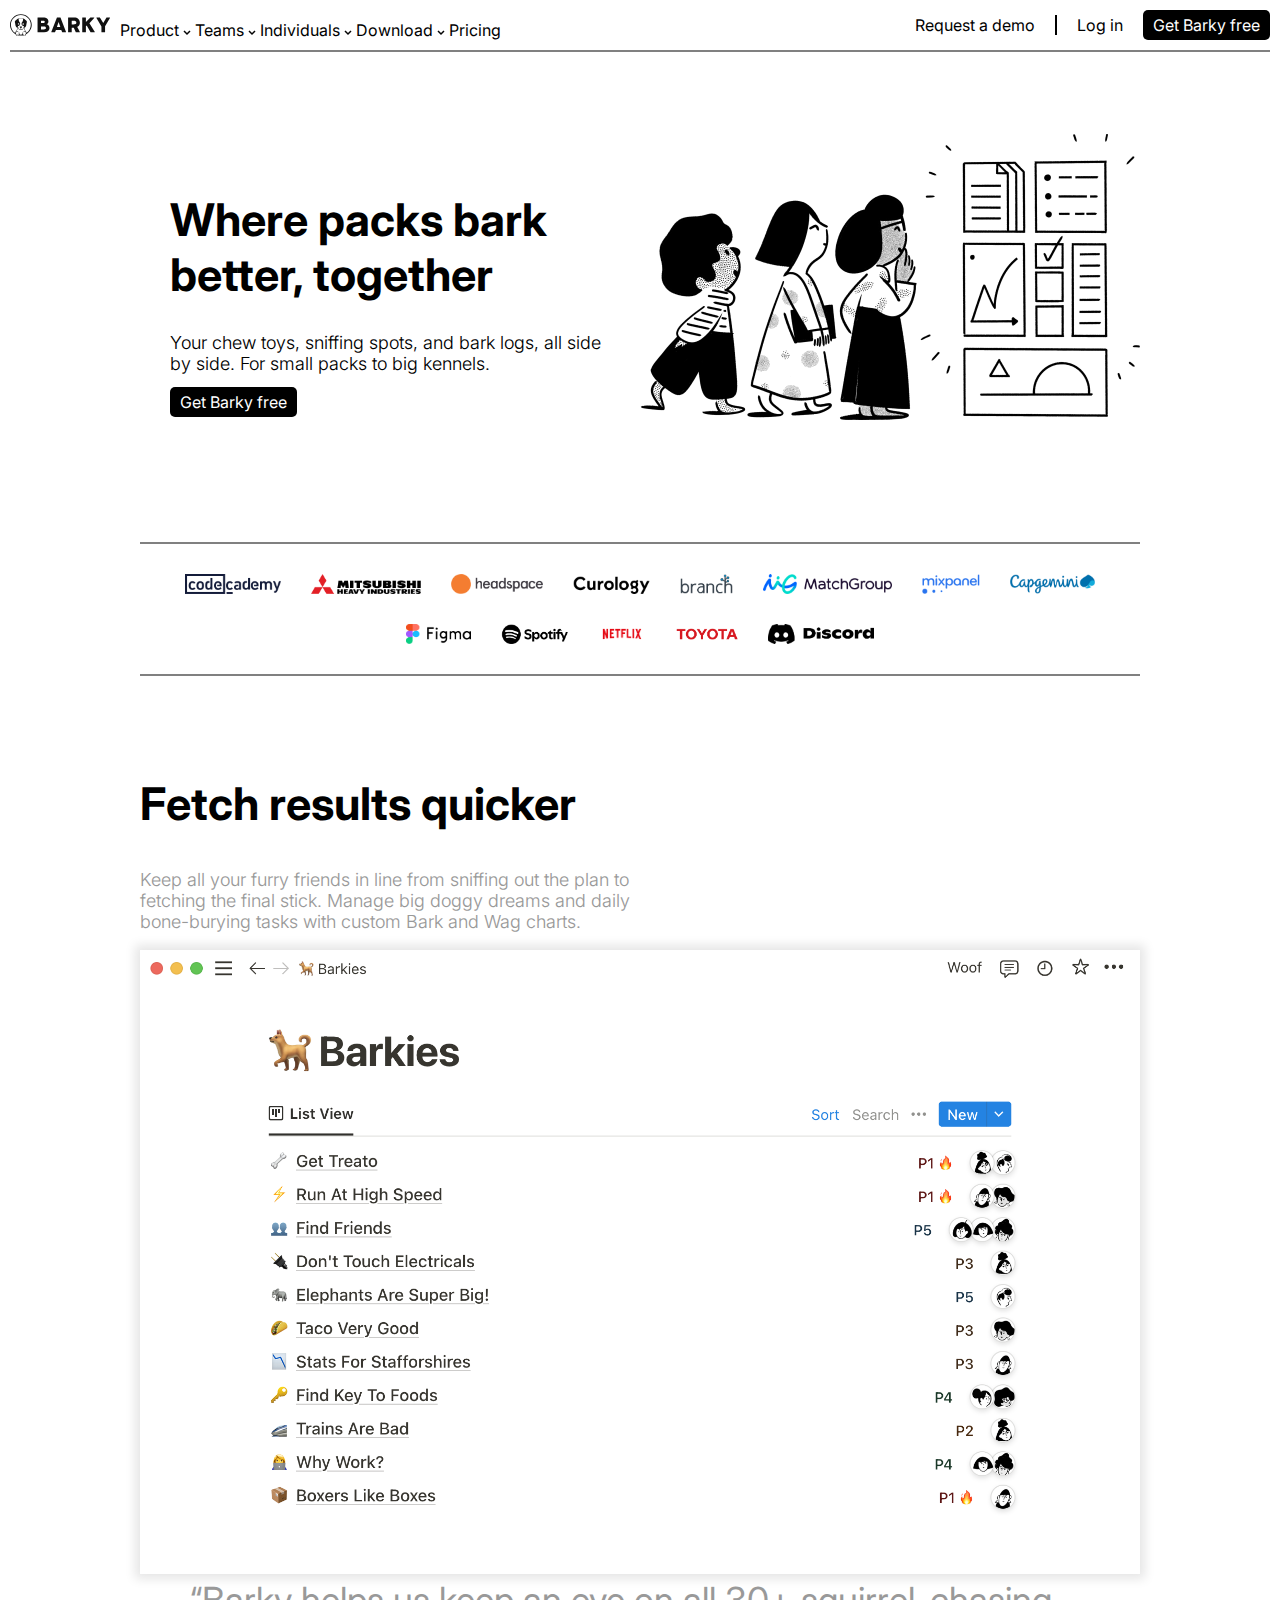
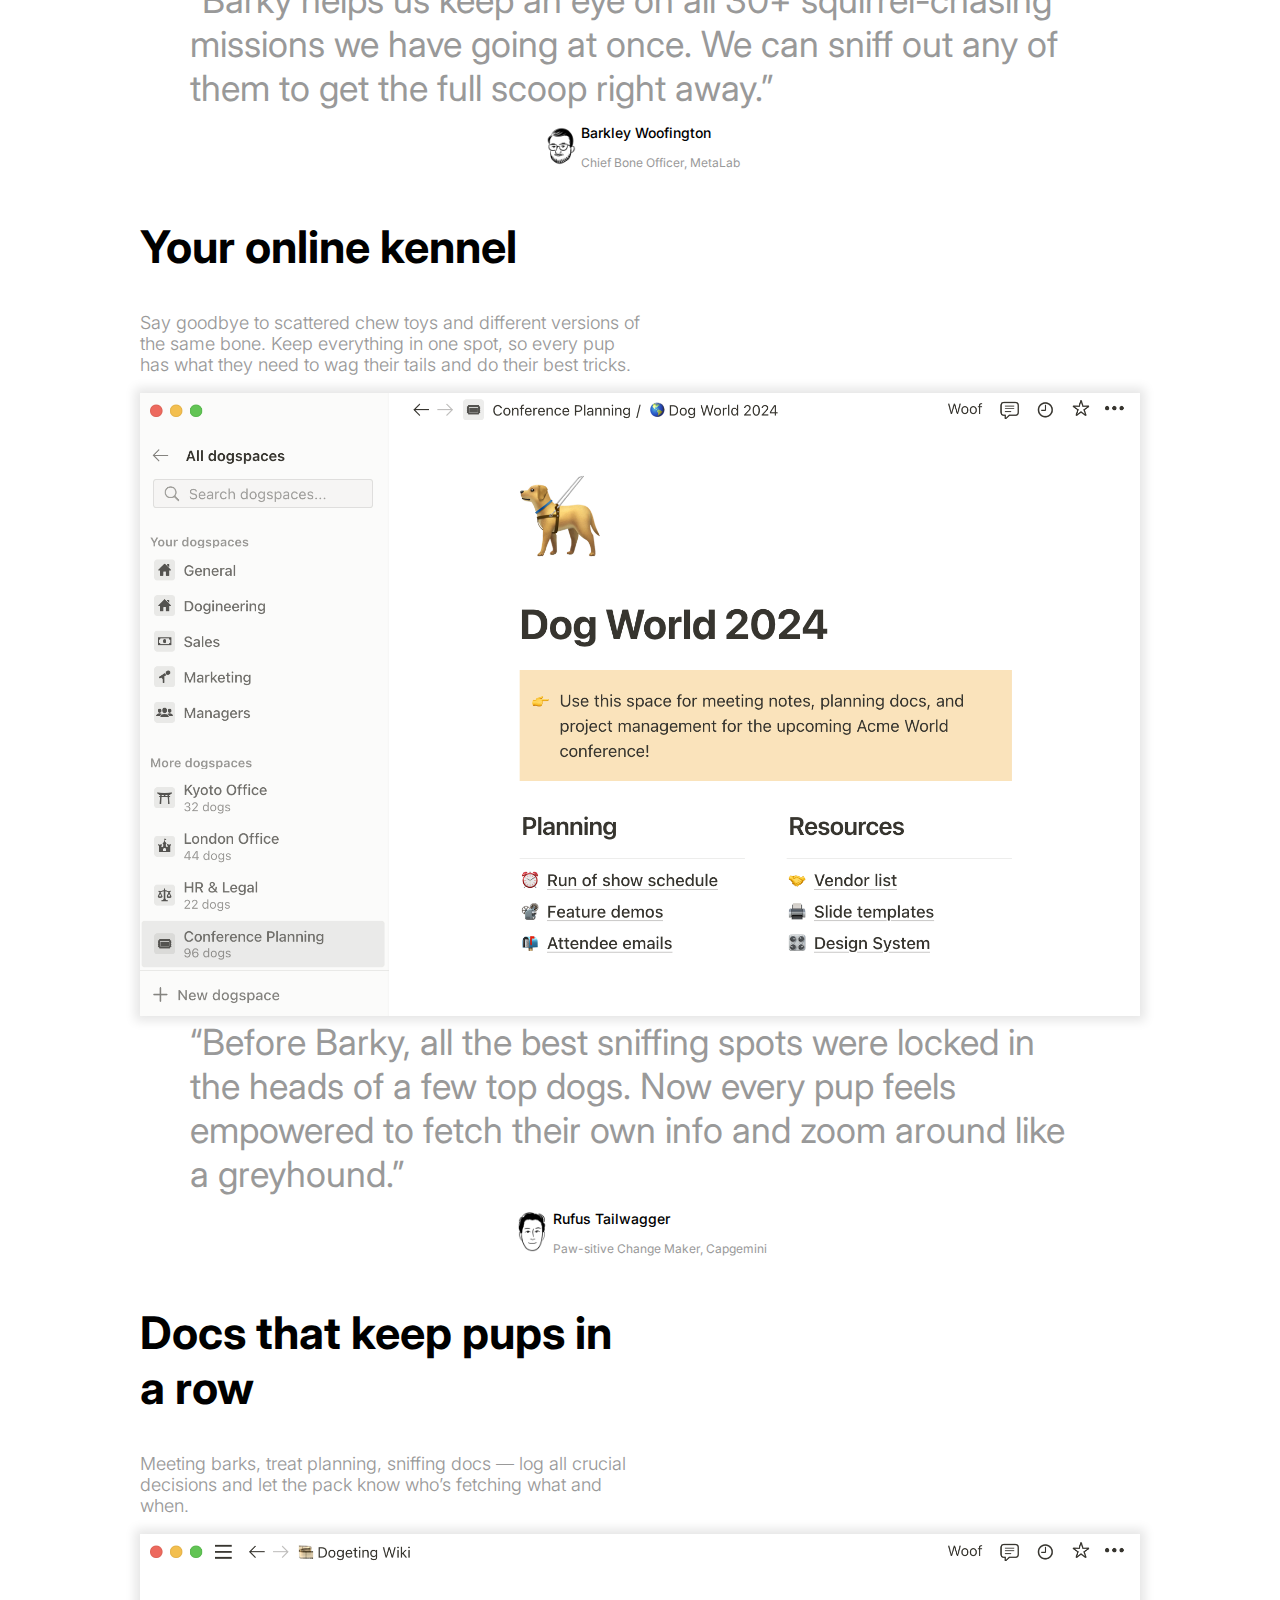
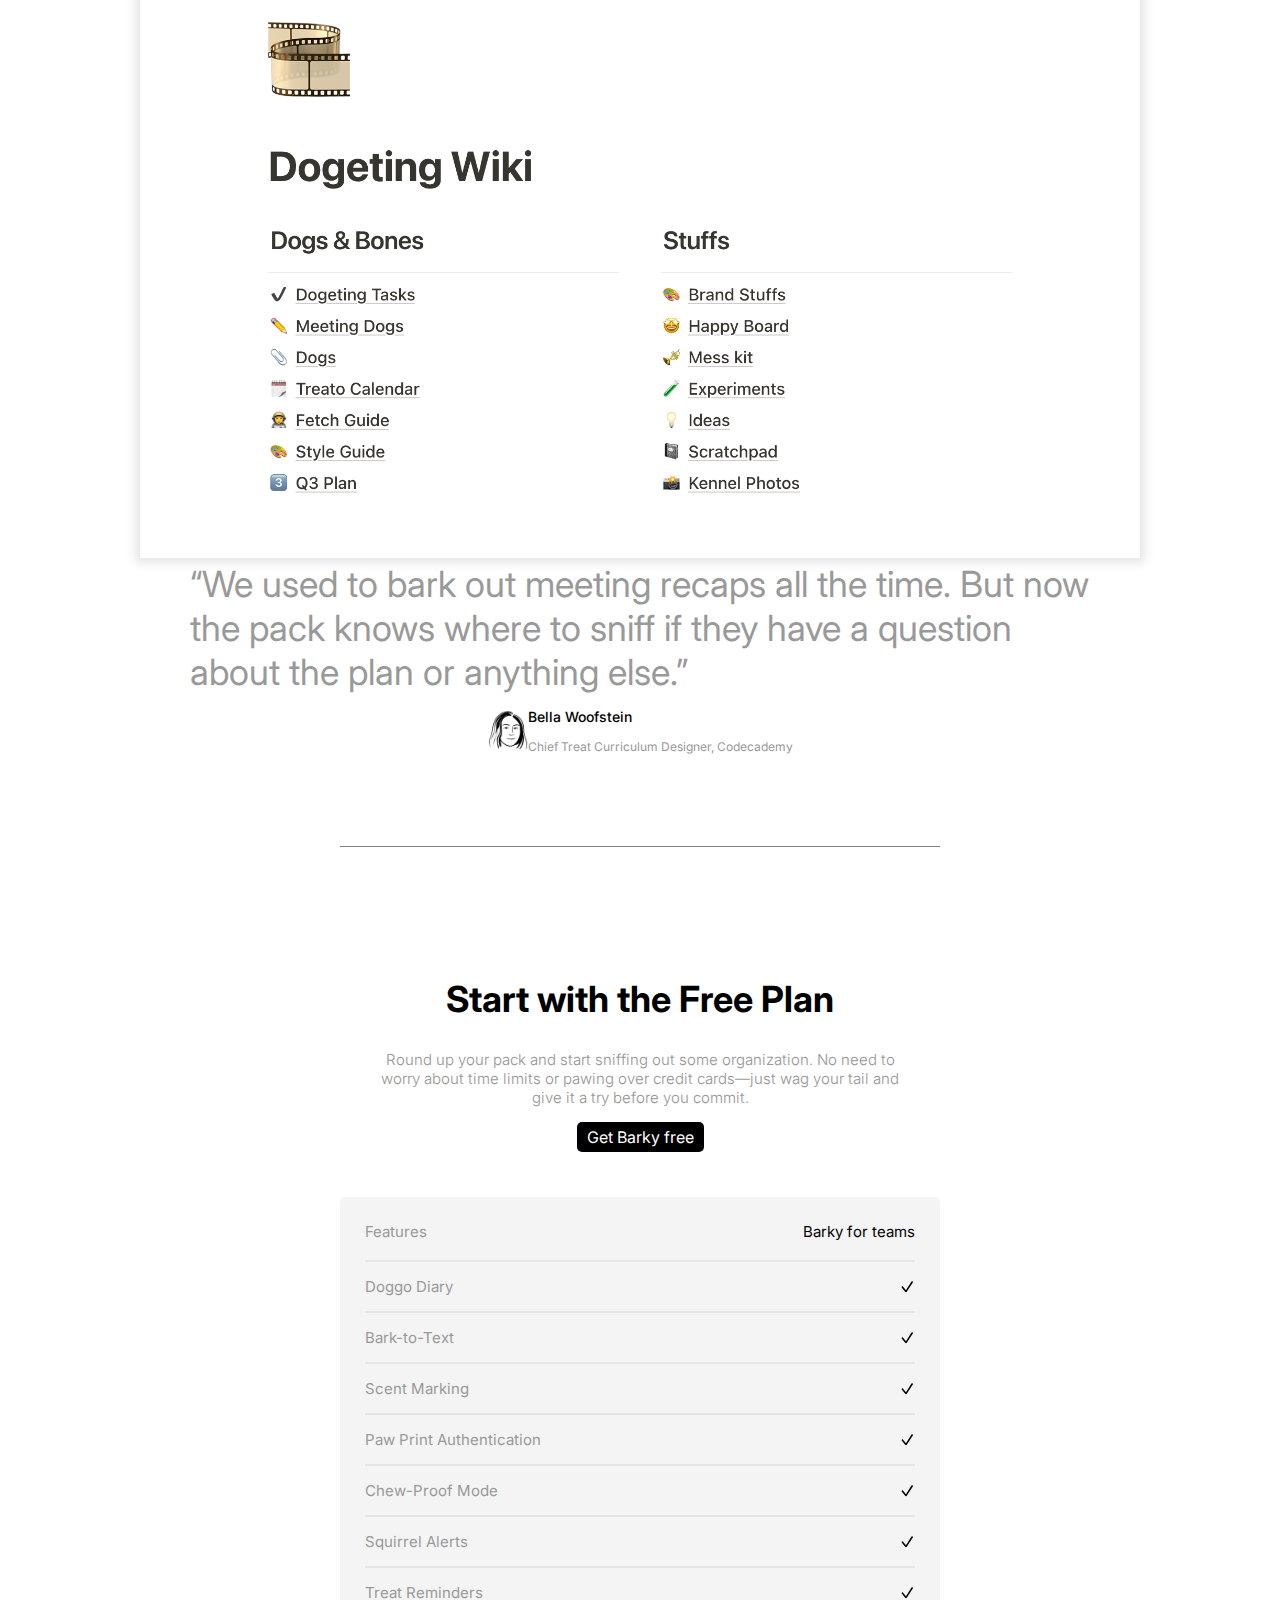
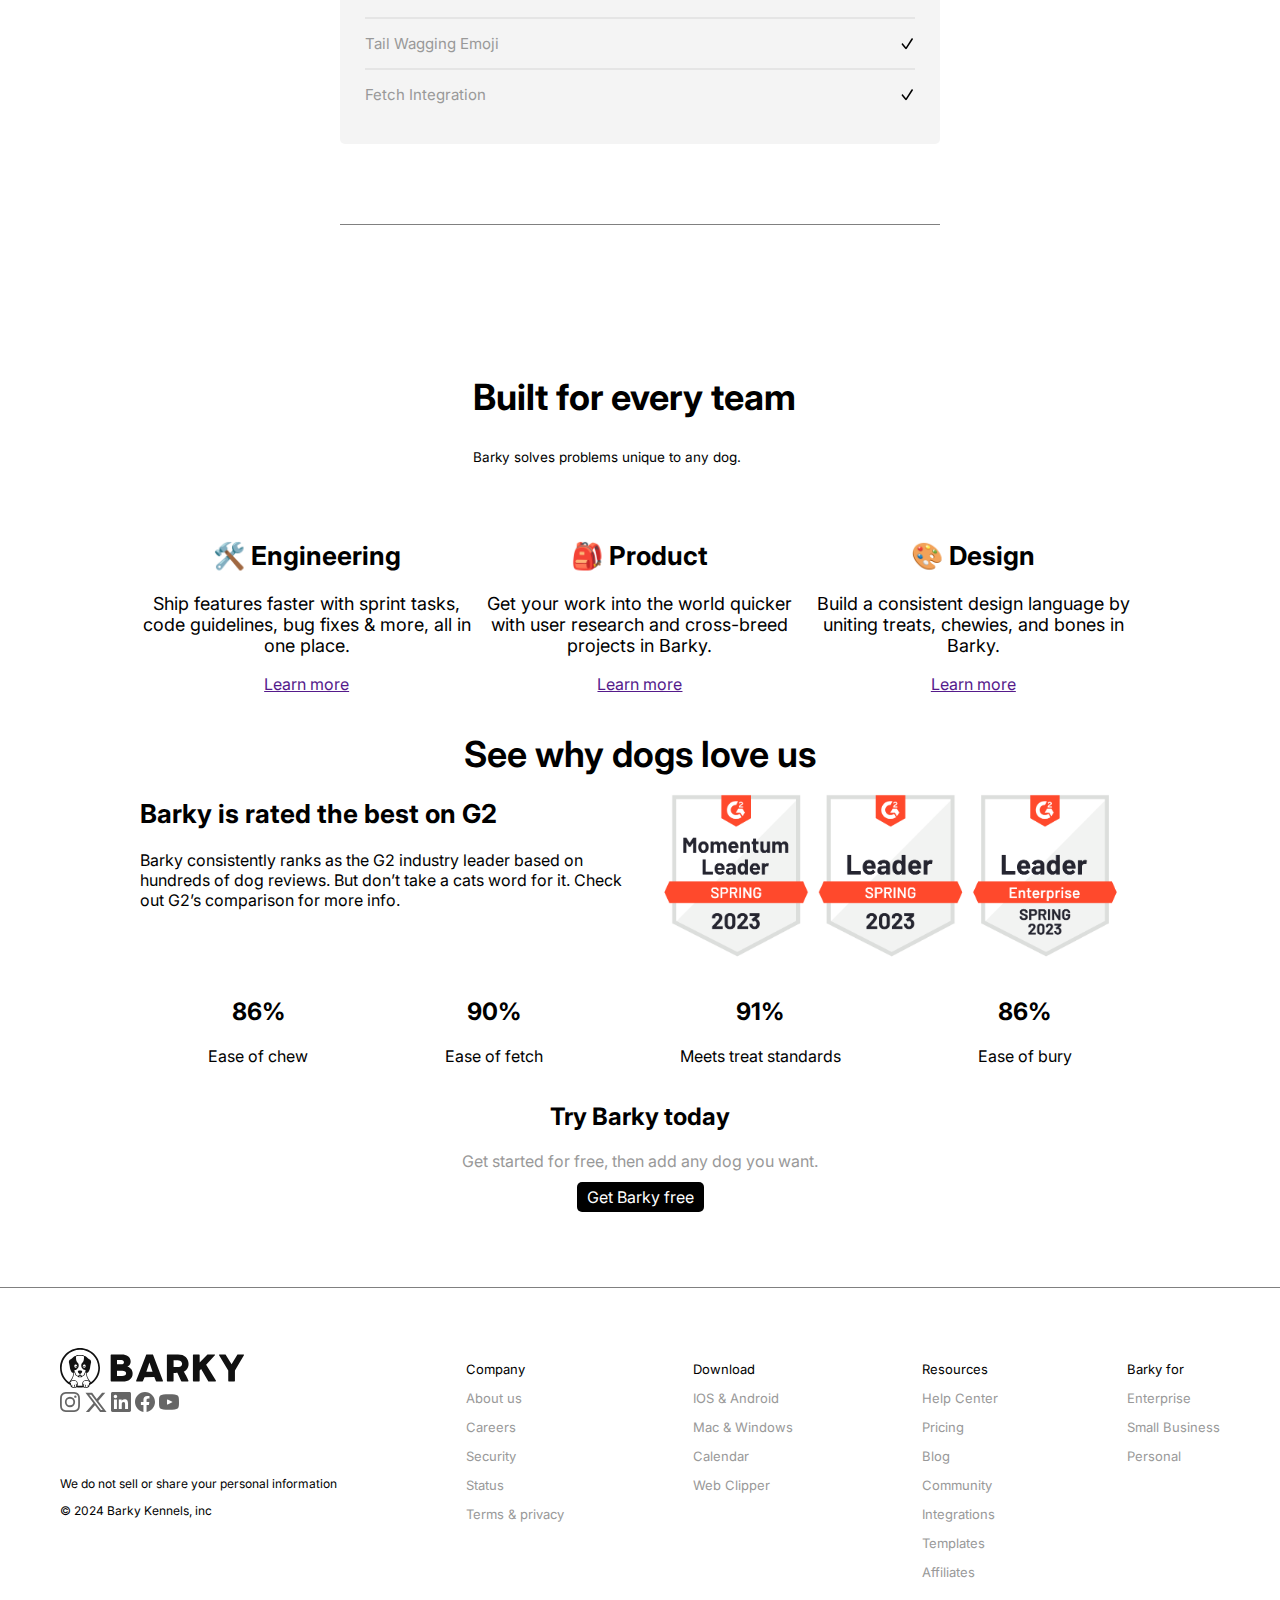
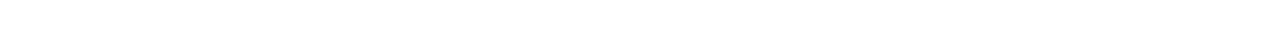
==== index.html @ 26a642a3 "textstorlek" ====
<!DOCTYPE html>
<html lang="en">
<head>
    <meta charset="UTF-8">
    <meta name="viewport" content="width=device-width, initial-scale=1.0">
    <title>Barky</title>
    <link rel="stylesheet" href="index.css">
</head>
<body>
   <header>
        <img src="material/brand.svg" alt="" id="logga">

        <div id="container">
            <div id="left">
                <a href="#"> Product <img src="material/nav-caret.svg" alt=""></a>
                <a href="#"> Teams <img src="material/nav-caret.svg" alt=""></a>
                <a href="#"> Individuals <img src="material/nav-caret.svg" alt=""></a>
                <a href="#"> Download <img src="material/nav-caret.svg" alt=""></a>
                <a href="#"> Pricing</a>
            </div>
            <div id="right">
                <a href="#" id="linje">Request a demo</a>
                <a href="#">Log in</a>
                <a href="#" id="buttom">Get Barky free</a>
            </div>
        </div>
   </header>
   <main>
        <div id="together">
            <div id="ruta1">
                <h1 class="storlek45">Where packs bark better, together</h1>
                <p class="storlek18 weight320">Your chew toys, sniffing spots, and bark logs, all side by side. For small packs to big kennels.</p>
                <a href="#" id="buttom">Get Barky free</a>
            </div>
            
            <img src="material/teams-hero.png" alt="" id="togetherbild">
            
        </div>

        <div>
            <div id="company">
                <img src="material/company-logo-01.png" alt="">
                <img src="material/company-logo-02.png" alt="">
                <img src="material/company-logo-03.png" alt="">
                <img src="material/company-logo-04.png" alt="">
                <img src="material/company-logo-05.png" alt="">
                <img src="material/company-logo-06.png" alt="">
                <img src="material/company-logo-07.png" alt="">
                <img src="material/company-logo-08.png" alt="">
                <img src="material/company-logo-09.png" alt="">
                <img src="material/company-logo-10.png" alt="">
                <img src="material/company-logo-11.png" alt="">
                <img src="material/company-logo-12.png" alt="">
                <img src="material/company-logo-13.png" alt="">
            </div>
        </div>
        
        <div class="dog-information">
            <h2 class="dogs1 storlek45">Fetch results quicker</h2>
            <p class="dogs1 freetext storlek18 weight320">Keep all your furry friends in line from sniffing out the plan to fetching the final stick. Manage big doggy dreams and daily bone-burying tasks with custom Bark and Wag charts.</p>
            
            <img src="material/usp-01.png" alt="" class="dogpicture">
            
            <p class="freetext citat">“Barky helps us keep an eye on all 30+ squirrel-chasing missions we have going at once. We can sniff out any of them to get the full scoop right away.”</p>    
            
            <div class="dogs2">
                <img src="material/face-01.png" alt="">
                <div class=""> 
                    <p class="storlek14 weight500">Barkley Woofington</p>
                    <p class="freetext storlek12">Chief Bone Officer, MetaLab</p>
                </div>  
            </div>
        </div>

        <div class="dog-information">
            <h2 class="dogs1 storlek45">Your online kennel</h2>
            <p class="dogs1 freetext storlek18 weight320">Say goodbye to scattered chew toys and different versions of the same bone. Keep everything in one spot, so every pup has what they need to wag their tails and do their best tricks.</p>            
            <img src="material/usp-02.png" alt="" class="dogpicture">
            
            <p class="freetext citat">“Before Barky, all the best sniffing spots were locked in the heads of a few top dogs. Now every pup feels empowered to fetch their own info and zoom around like a greyhound.”</p>
           
            <div class="dogs2">
                <img src="material/face-02.png" alt="">
                <div> 
                    <p class="storlek14 weight500">Rufus Tailwagger</p>
                    <p class="freetext storlek12">Paw-sitive Change Maker, Capgemini</p>
                </div>  
            </div>
        </div>

        <div class="dog-information">
            <h2 class="dogs1 storlek45">Docs that keep pups in a row</h2>
            <p class="dogs1 freetext storlek18 weight320">Meeting barks, treat planning, sniffing docs — log all crucial decisions and let the pack know who’s fetching what and when.</p>            
            <img src="material/usp-03.png" alt="" class="dogpicture">
            
            <p class="freetext citat">“We used to bark out meeting recaps all the time. But now the pack knows where to sniff if they have a question about the plan or anything else.”</p>
            
            <div class="dogs2">
                <img src="material/face-03.png" alt="">
                <div> 
                    <p class="storlek14 weight500">Bella Woofstein</p>
                    <p class="freetext storlek12">Chief Treat Curriculum Designer, Codecademy</p>
                </div>  
            </div>
        </div>
        
        <div id="freeplan">
            <div id="free1">
                <h2 class="storlek36">Start with the Free Plan</h2>
                <p id="freep" class="freetext storlek15 weight320">Round up your pack and start sniffing out some organization. No need to worry about time limits or pawing over credit cards—just wag your tail and give it a try before you commit.</p>
                <a href="#" id="buttom">Get Barky free</a>
            </div>
            <div id="rutafree">
                <div class="rutafree2 storlek15" id="features">
                    <div class="freetext storlek15">Features</div>
                    <div class="storlek15">Barky for teams</div>
                </div>
                <div class="rutafree2">
                    <p class="freetext storlek15">Doggo Diary</p>
                    <img src="material/check.svg" alt="">
                </div>
                <div class="rutafree2">
                    <p class="freetext storlek15">Bark-to-Text</p>
                    <img src="material/check.svg" alt="">
                </div>
                <div class="rutafree2">
                    <p class="freetext storlek15">Scent Marking</p>
                    <img src="material/check.svg" alt="">
                </div>
                <div class="rutafree2">
                    <p class="freetext storlek15">Paw Print Authentication</p>
                    <img src="material/check.svg" alt="">
                </div>
                <div class="rutafree2">
                    <p class="freetext storlek15">Chew-Proof Mode</p>
                    <img src="material/check.svg" alt="">
                </div>
                <div class="rutafree2">
                    <p class="freetext storlek15">Squirrel Alerts</p>
                    <img src="material/check.svg" alt="">
                </div>
                <div class="rutafree2">
                    <p class="freetext storlek15">Treat Reminders</p>
                    <img src="material/check.svg" alt="">
                </div>
                <div class="rutafree2">
                    <p class="freetext storlek15">Tail Wagging Emoji</p>
                    <img src="material/check.svg" alt="">
                </div>
                <div id="fetch">
                    <p class="freetext storlek15">Fetch Integration</p>
                    <img src="material/check.svg" alt="">
                </div>
            </div>
        </div>

        <div id="build-team">
            <div id="build-team1">
                <h2 class="storlek36">Built for every team</h2>
                <p class="storlek135">Barky solves problems unique to any dog.</p>
            </div>
          
            <div id="del1" class="build-team2">
                <h2 class="storlek26">🛠️ Engineering</h2>
                <p class="storlek18 weight400">Ship features faster with sprint tasks, code guidelines, bug fixes & more, all in one place.</p>
                <a href="">Learn more</a>
            </div>
            <div id="del2" class="build-team2">
                <h2 class="storlek26">🎒 Product</h2>
                <p class="storlek18 weight400">Get your work into the world quicker with user research and cross-breed projects in Barky.</p>
                <a href="">Learn more</a>
            </div>
            <div id="del3" class="build-team2">
                <h2 class="storlek26">🎨 Design</h2>
                <p class="storlek18 weight400">Build a consistent design language by uniting treats, chewies, and bones in Barky.</p>
                <a href="">Learn more</a>
            </div>
        </div>

        <div>
            <div id="doglove" class="storlek36  weight650">See why dogs love us</div>
            <div id="rated">
                <div>
                    <h2 class="storlek26">Barky is rated the best on G2</h2>
                    <p>Barky consistently ranks as the G2 industry leader based on hundreds of dog reviews. But don’t take a cats word for it. Check out G2’s comparison for more info.</p>
                </div>
                
                <img src="material/badges.png" alt="" id="badges">
            </div>

            <div id="procent">
                <div>
                    <h2>86%</h2>
                    <p>Ease of chew</p>
                </div>
               
                <div>
                    <h2>90%</h2>
                    <p>Ease of fetch</p>
                </div>
               
                <div>
                    <h2>91%</h2>
                    <p>Meets treat standards</p>
                </div>
                
                <div>
                    <h2>86%</h2>
                    <p>Ease of bury</p>
                </div>
            </div>
           
            <div id="barky">
                <h2>Try Barky today</h2>
                <p class="freetext">Get started for free, then add any dog you want.</p>
                <a href="#" id="buttom">Get Barky free</a>
            </div>
        </div>

   </main>
   <footer>
        <div id="footer">
            <img src="material/brand.svg" alt="" id="bild1">
            <div>
                <img src="material/share-01.svg" alt="">
                <img src="material/share-02.svg" alt="">
                <img src="material/share-03.svg" alt="">
                <img src="material/share-04.svg" alt="">
                <img src="material/share-05.svg" alt="">
            </div>
            <div id="textbarky" class="storlek12">
                <p>We do not sell or share your personal information</p>
                <p>&#169 2024 Barky Kennels, inc</p>
            </div>
        </div>
        <div class="storlek13">
            <p>Company</p>
            <p class="freetext">About us</p>
            <p class="freetext">Careers</p>
            <p class="freetext">Security</p>
            <p class="freetext">Status</p>
            <p class="freetext">Terms & privacy</p>
        </div>
        <div class="storlek13">
            <p>Download</p>
            <p class="freetext">IOS & Android</p>
            <p class="freetext">Mac & Windows</p>
            <p class="freetext">Calendar</p>
            <p class="freetext">Web Clipper</p>
        </div>
        <div class="storlek13">
            <p>Resources</p>
            <p class="freetext">Help Center</p>
            <p class="freetext">Pricing</p>
            <p class="freetext">Blog</p>
            <p class="freetext">Community</p>
            <p class="freetext">Integrations</p>
            <p class="freetext">Templates</p>
            <p class="freetext">Affiliates</p>
        </div>
        <div class="storlek13">
            <p>Barky for</p>
            <p class="freetext">Enterprise</p>
            <p class="freetext">Small Business</p>
            <p class="freetext">Personal</p>
        </div>
   </footer>
</body>
</html>
---- index.css ----
@font-face {
    font-family: "Text";
    src: url(material/Inter.ttf);
}

body{
    margin: 0;
    font-family: text;
    
}

header{
    display: flex;
    gap: 10px;

    border-bottom: 2px solid grey;
    padding-bottom: 10px;
    margin: 10px;
}

#logga{
    max-width: 100px;
}

#container {
    display: flex;
    justify-content: space-between;
    align-items: end;

    width: 100%;
}

#container a{
    color: black;
    text-decoration: none;
}

div#right{
    display: flex;
    gap: 20px;
    align-items: center;
}

#linje{
    padding-right: 20px;
    border-right: 2px solid black;
}

a#buttom{
    background-color: black;
    color: white;
    text-decoration: none;

    padding: 5px 10px;
    border-radius: 5px;
}


/* NY DIV I MAIN*/

main{
    max-width: 1000px;
    margin: 0 auto;
}
#together{
    display: grid;
    grid-template-columns: repeat(2, 1fr);
    margin: 80px 0px;
}

#ruta1{
    padding: 30px;
}

#togetherbild{
    max-width: 500px;
}


/* NY DIV I MAIN*/

#company{
    display: flex;
    flex-wrap: wrap;
    justify-content: center;
    gap: 30px;
    margin: 100px 0px;

    padding: 30px;
    border-top: 2px solid grey;
    border-bottom: 2px solid grey;
}

#company img{
    height: 20px;
}


/* NY DIV I MAIN*/

.dogpicture{
    max-width: 1000px;
    box-shadow: 0px 0px 10px 5px rgba(0,0,0,0.1);
}

.dogs1{
    max-width: 500px;
}

.dogs2{
    display: flex;
    justify-content: center;
    align-items: center;
    
    width: 33%;
    margin: auto;
    font-size: 20px;
}

.citat{
    font-size: 36px;
    max-width: 900px;
    margin: 0 auto;
}
.dogs2 img{
    height: 40px;
}

/* NY DIV I MAIN*/

#freeplan{
    max-width: 600px;
    margin: 80px auto;

    padding: 80px 0px;
    border-top: 1px solid grey;
    border-bottom: 1px solid grey;
}

#free1{
    text-align: center;

    margin: 50px 0px;
}

#freep{
    padding: 0px 30px;
    margin-bottom: 20px;
}

#rutafree{
   background-color: #f4f4f4;
   padding: 25px;
   border-radius: 5px;
}

#rutafree img{
    height: 15px;
}

#features{
    padding-bottom: 19px;
}

.rutafree2{
    display: flex;
    align-items: center;
    justify-content: space-between;

    border-bottom: 2px solid #e5e5e5;
}

#fetch{
    display: flex;
    align-items: center;
    justify-content: space-between;
}


/* NY DIV I MAIN*/

#build-team{
    display: grid;
    grid-template-columns: repeat(3, 1fr);
    grid-template-rows: 1fr 1fr;
    margin-top: 80px;
}

#build-team1{
    grid-column: 2 / 3;
    margin: 40px 0px;
}

#del1{
    grid-column: 1 / 2;
    grid-row: 2 / 3;
}

#del2{
    grid-column: 2 / 3;
    grid-row: 2 / 3;
}

#del3{
    grid-column: 3 / 4;
    grid-row: 2 / 3;
}

.build-team2{
    text-align: center;
}

/* NY DIV I MAIN*/

#doglove{
    display: flex;
    justify-content: center;
}

#rated{
    display: flex;
}
#badges{
    max-width: 500px;
}

#procent{
    display: flex;
    justify-content: space-around;

    text-align: center;
}

#barky{
    text-align: center;
    margin-bottom: 80px;

}

footer{
    max-width: 1200px;
    margin: 0 auto;

    padding: 60px 60px;
    border-top: 1px solid grey;
    
    display: flex;
    justify-content: space-between;
}

#footer img{
    height: 20px;
}

#footer #bild1{
    height: 40px;
}

#textbarky{
    margin-top: 60px;
}
/* textstorlek och färg*/

.freetext{
    color:  #999999;
}

.storlek12{
    font-size: 12px;
}

.storlek13{
    font-size: 13px;
}

.storlek135{
    font-size: 13.5px;
}
.storlek14{
    font-size: 14px;
}

.storlek15{
    font-size: 15px;
}
.storlek18{
    font-size: 18px;
}

.storlek26{
    font-size: 26px;
}

.storlek36{
    font-size: 36px;
}

.storlek45{
    font-size: 45px;
}

.weight320{
    font-weight: 320;
}

.weight400{
    font-weight: 400;
}

.weight500{
    font-weight: 500;
}
.weight550{
    font-weight: 550;
}

.weight650{
    font-weight: 650;
}
@media (max-width: 600px){

}
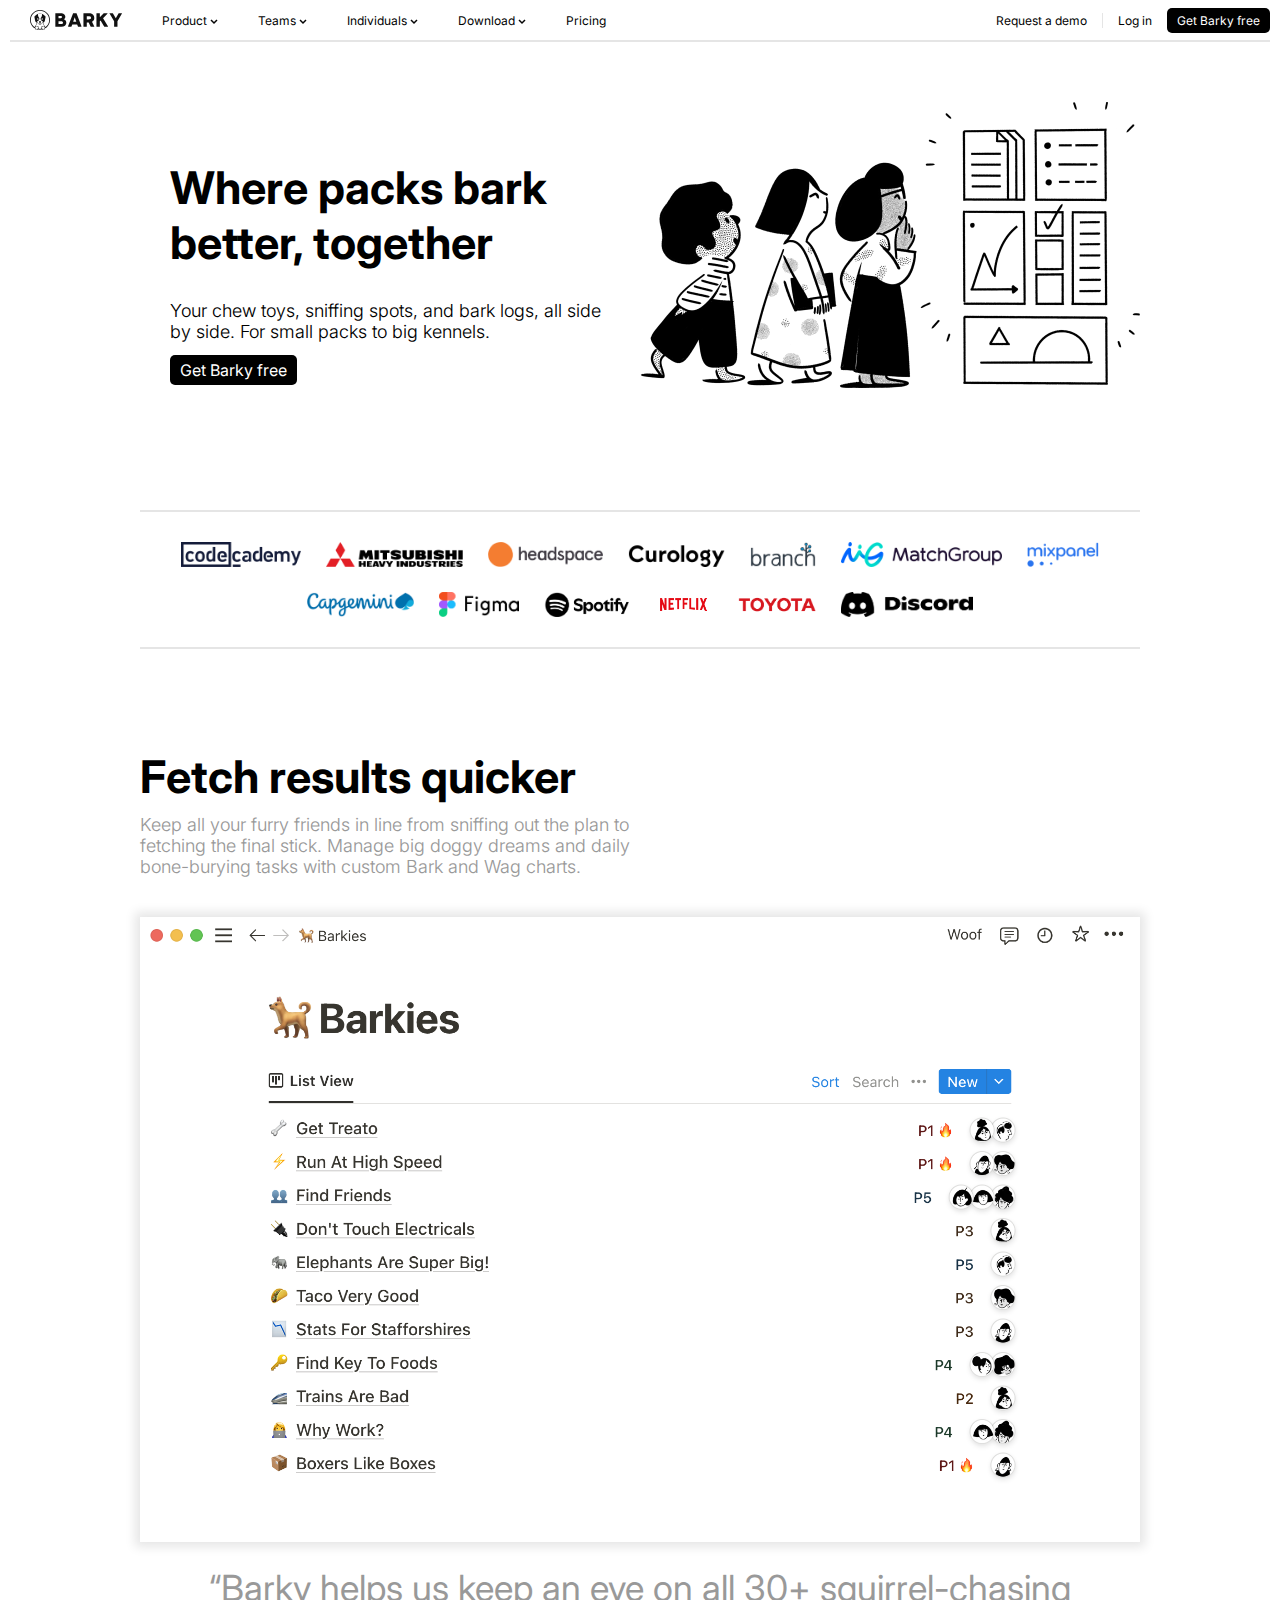
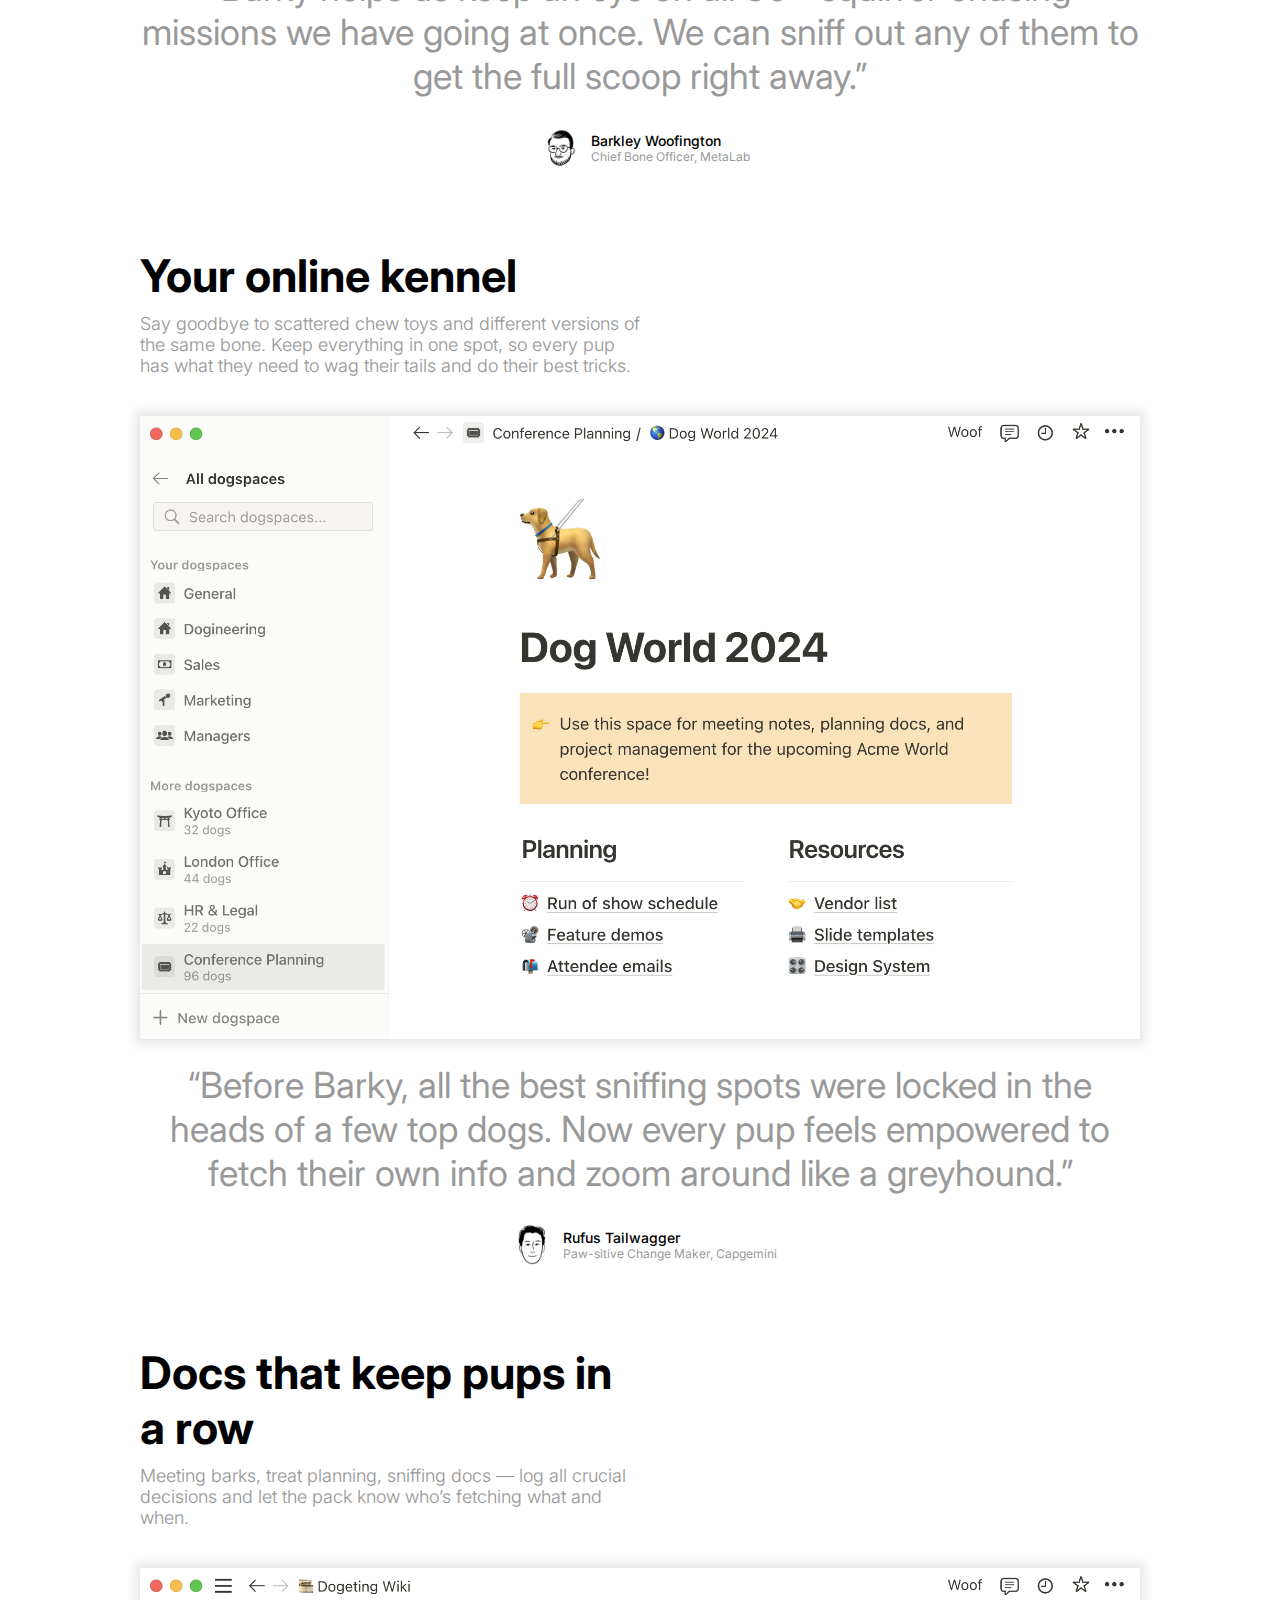
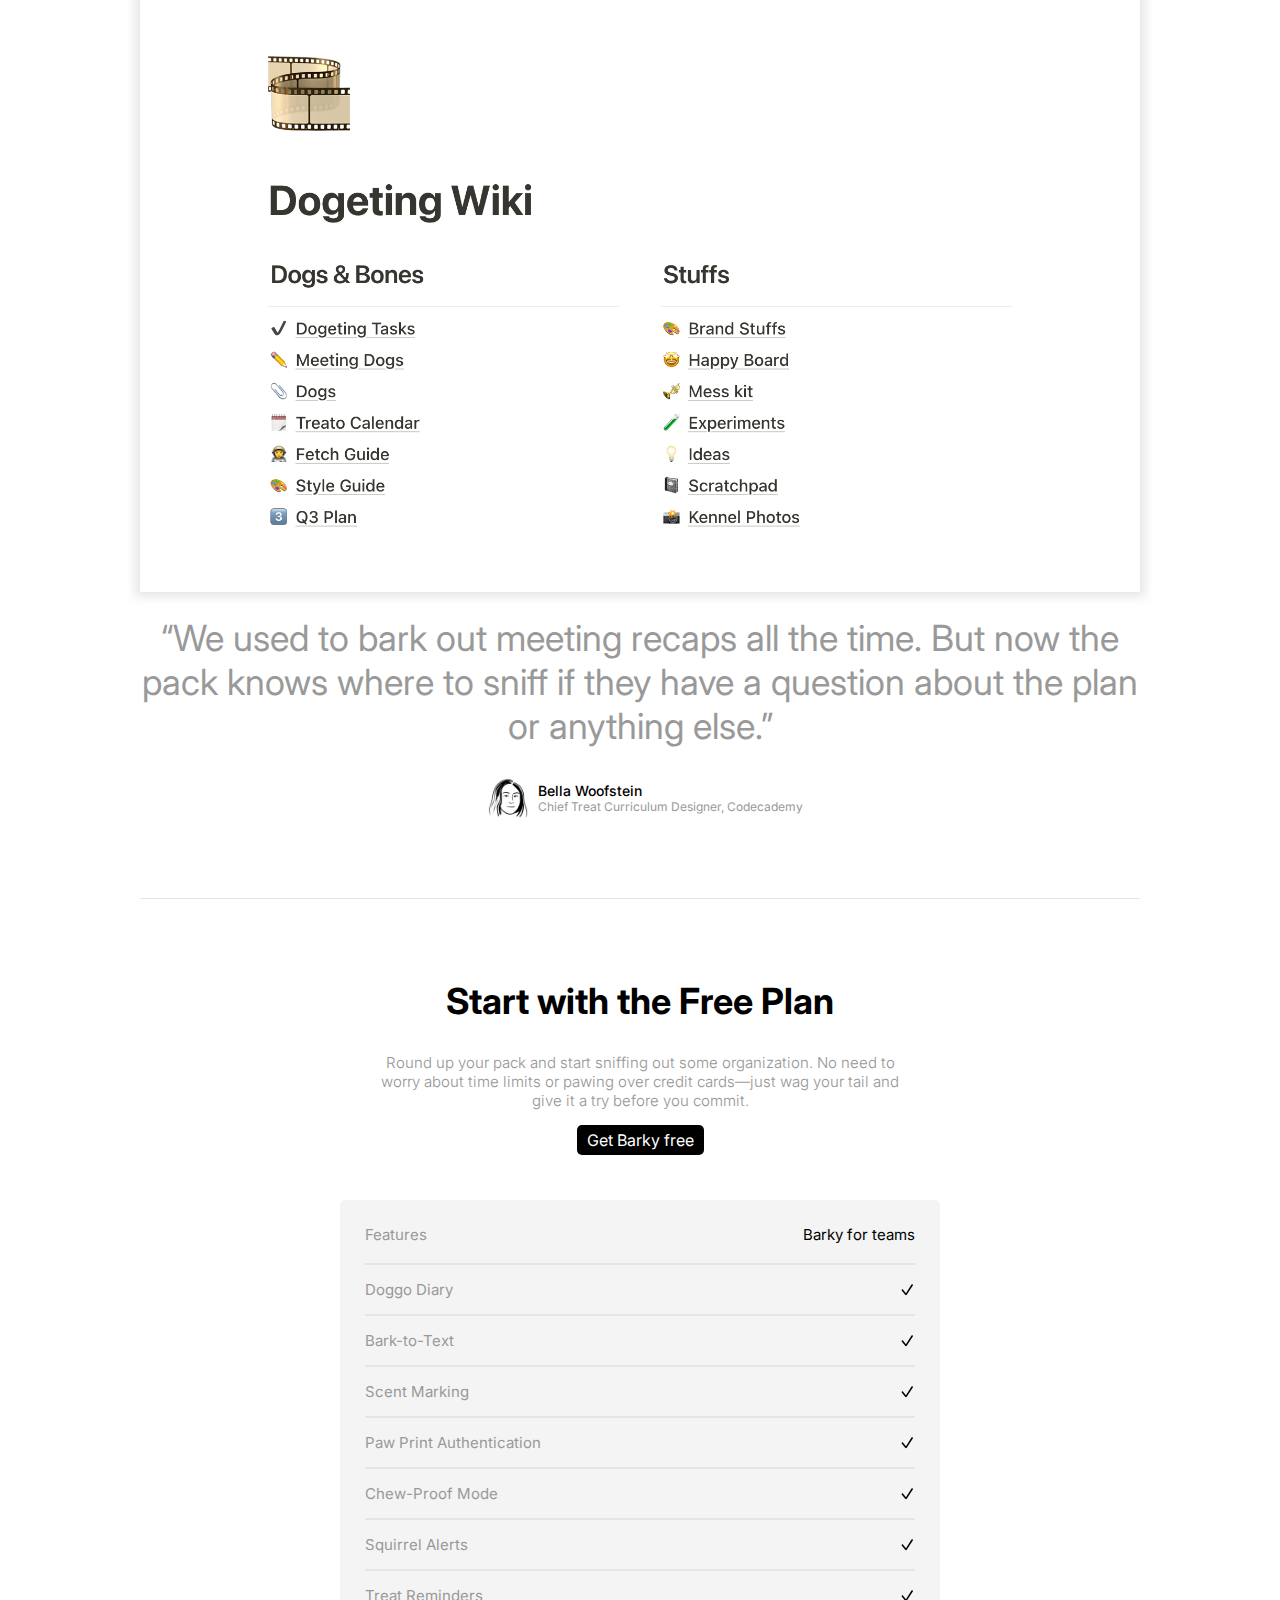
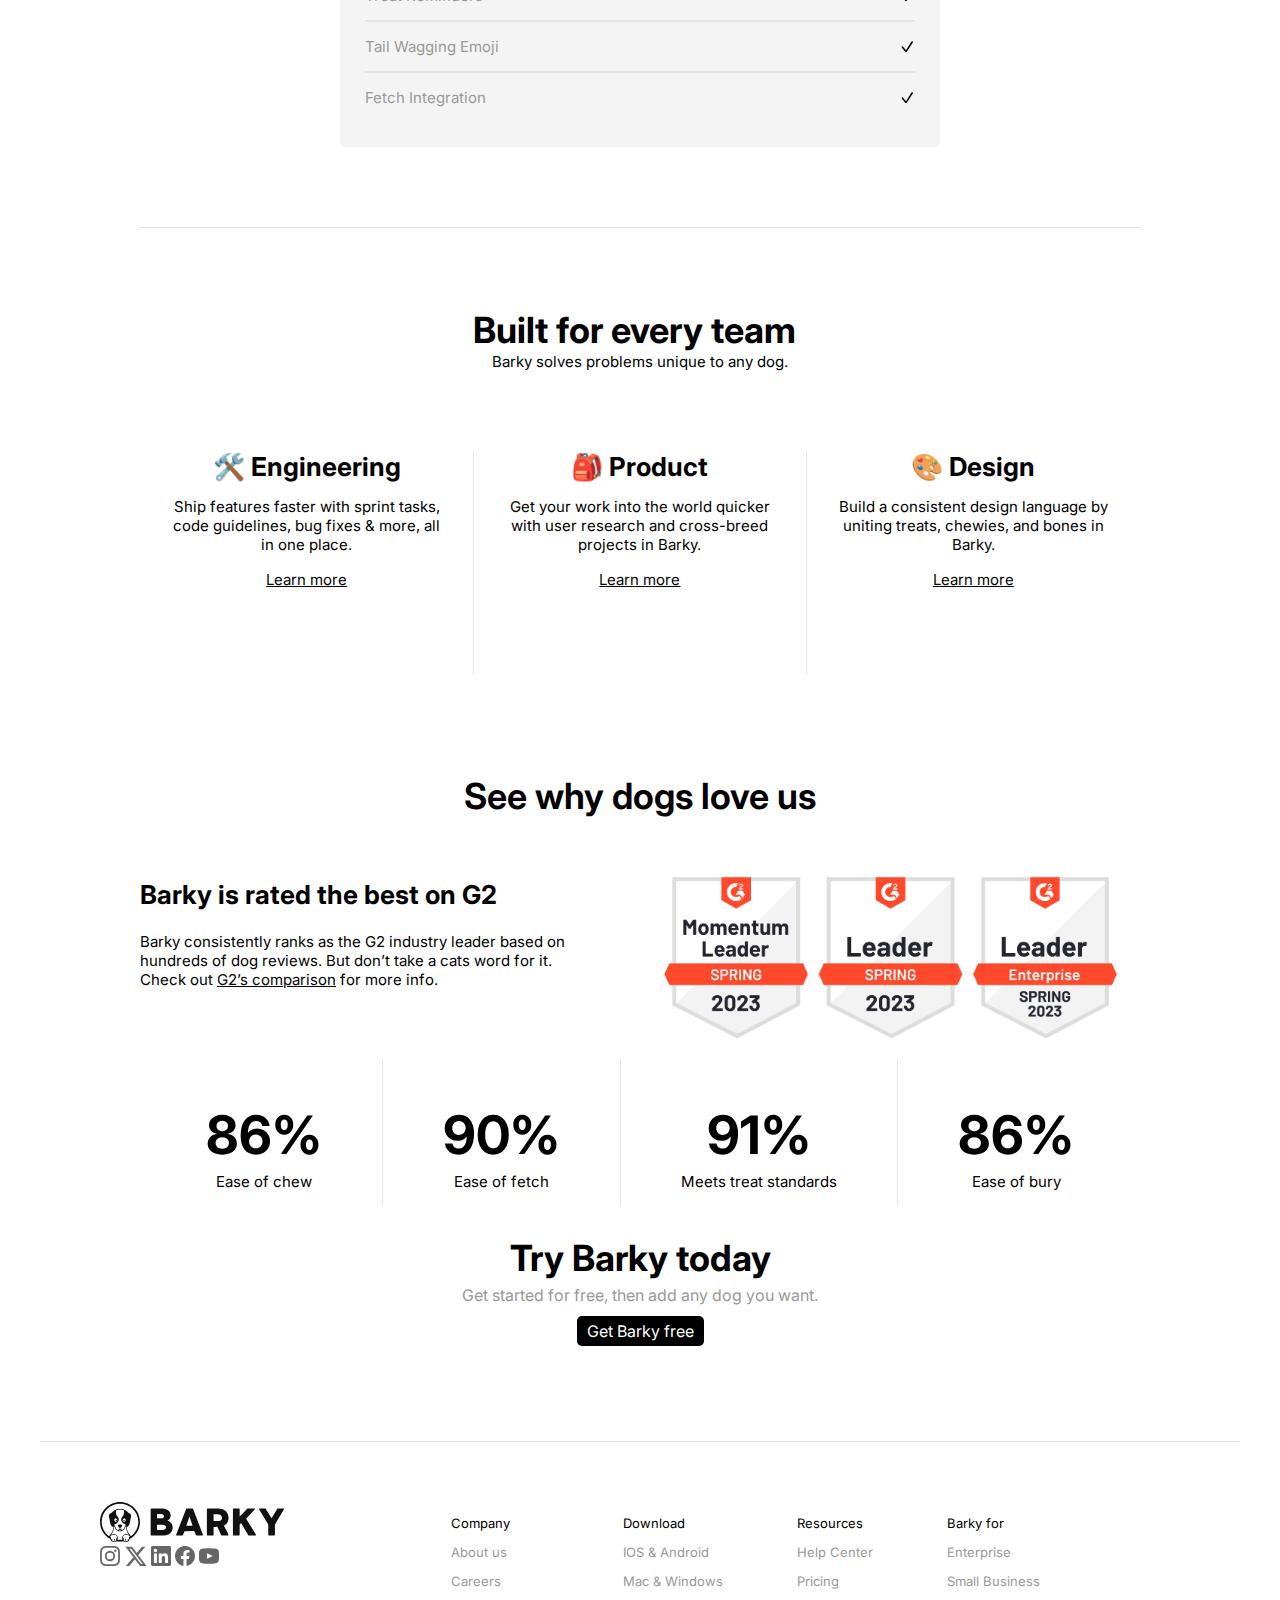
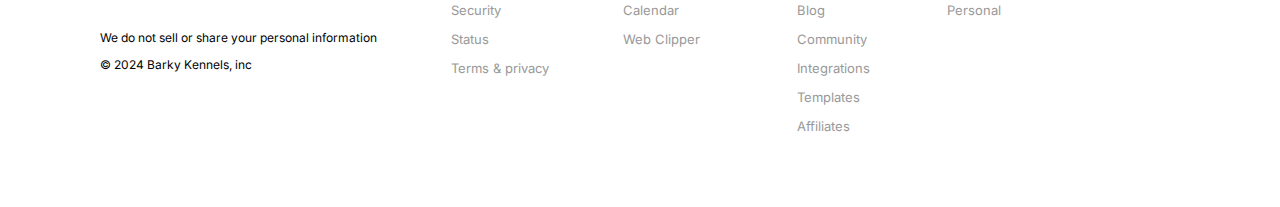
==== commit 3bea2b24: "fix med text" ====
--- a/index.html
+++ b/index.html
@@ -11,17 +11,18 @@
         <img src="material/brand.svg" alt="" id="logga">
 
         <div id="container">
-            <div id="left">
-                <a href="#"> Product <img src="material/nav-caret.svg" alt=""></a>
-                <a href="#"> Teams <img src="material/nav-caret.svg" alt=""></a>
-                <a href="#"> Individuals <img src="material/nav-caret.svg" alt=""></a>
-                <a href="#"> Download <img src="material/nav-caret.svg" alt=""></a>
-                <a href="#"> Pricing</a>
-            </div>
-            <div id="right">
-                <a href="#" id="linje">Request a demo</a>
-                <a href="#">Log in</a>
-                <a href="#" id="buttom">Get Barky free</a>
+            <div id="left" class="storlek12">
+                <a class="knapp" href="#"> Product <img src="material/nav-caret.svg" alt=""></a>
+                <a class="knapp" href="#"> Teams <img src="material/nav-caret.svg" alt=""></a>
+                <a class="knapp" href="#"> Individuals <img src="material/nav-caret.svg" alt=""></a>
+                <a class="knapp" href="#"> Download <img src="material/nav-caret.svg" alt=""></a>
+                <a class="knapp" href="#"> Pricing</a>
+            </div>
+            <div id="right" class="storlek12">
+                <a class="knapp" href="#" >Request a demo</a>
+                <div id="linjal"></div>
+                <a class="knapp" href="#">Log in</a>
+                <a href="#" class="buttom">Get Barky free</a>
             </div>
         </div>
    </header>
@@ -30,7 +31,7 @@
             <div id="ruta1">
                 <h1 class="storlek45">Where packs bark better, together</h1>
                 <p class="storlek18 weight320">Your chew toys, sniffing spots, and bark logs, all side by side. For small packs to big kennels.</p>
-                <a href="#" id="buttom">Get Barky free</a>
+                <a href="#" class="buttom">Get Barky free</a>
             </div>
             
             <img src="material/teams-hero.png" alt="" id="togetherbild">
@@ -56,50 +57,50 @@
         </div>
         
         <div class="dog-information">
-            <h2 class="dogs1 storlek45">Fetch results quicker</h2>
-            <p class="dogs1 freetext storlek18 weight320">Keep all your furry friends in line from sniffing out the plan to fetching the final stick. Manage big doggy dreams and daily bone-burying tasks with custom Bark and Wag charts.</p>
+            <h2 class="dog-infoh dogs1 storlek45">Fetch results quicker</h2>
+            <p class="dog-infop dogs1 freetext storlek18 weight320">Keep all your furry friends in line from sniffing out the plan to fetching the final stick. Manage big doggy dreams and daily bone-burying tasks with custom Bark and Wag charts.</p>
             
             <img src="material/usp-01.png" alt="" class="dogpicture">
             
-            <p class="freetext citat">“Barky helps us keep an eye on all 30+ squirrel-chasing missions we have going at once. We can sniff out any of them to get the full scoop right away.”</p>    
+            <p class="freetext citat storlek36">“Barky helps us keep an eye on all 30+ squirrel-chasing missions we have going at once. We can sniff out any of them to get the full scoop right away.”</p>    
             
             <div class="dogs2">
                 <img src="material/face-01.png" alt="">
-                <div class=""> 
-                    <p class="storlek14 weight500">Barkley Woofington</p>
-                    <p class="freetext storlek12">Chief Bone Officer, MetaLab</p>
+                <div> 
+                    <p class="dogs3 storlek14 weight500">Barkley Woofington</p>
+                    <p class="dogs3 freetext storlek12">Chief Bone Officer, MetaLab</p>
                 </div>  
             </div>
         </div>
 
         <div class="dog-information">
-            <h2 class="dogs1 storlek45">Your online kennel</h2>
-            <p class="dogs1 freetext storlek18 weight320">Say goodbye to scattered chew toys and different versions of the same bone. Keep everything in one spot, so every pup has what they need to wag their tails and do their best tricks.</p>            
+            <h2 class="dog-infoh dogs1 storlek45">Your online kennel</h2>
+            <p class="dog-infop dogs1 freetext storlek18 weight320">Say goodbye to scattered chew toys and different versions of the same bone. Keep everything in one spot, so every pup has what they need to wag their tails and do their best tricks.</p>            
             <img src="material/usp-02.png" alt="" class="dogpicture">
             
-            <p class="freetext citat">“Before Barky, all the best sniffing spots were locked in the heads of a few top dogs. Now every pup feels empowered to fetch their own info and zoom around like a greyhound.”</p>
+            <p class="freetext citat storlek36">“Before Barky, all the best sniffing spots were locked in the heads of a few top dogs. Now every pup feels empowered to fetch their own info and zoom around like a greyhound.”</p>
            
             <div class="dogs2">
                 <img src="material/face-02.png" alt="">
                 <div> 
-                    <p class="storlek14 weight500">Rufus Tailwagger</p>
-                    <p class="freetext storlek12">Paw-sitive Change Maker, Capgemini</p>
+                    <p class="dogs3 storlek14 weight500">Rufus Tailwagger</p>
+                    <p class="dogs3 freetext storlek12">Paw-sitive Change Maker, Capgemini</p>
                 </div>  
             </div>
         </div>
 
-        <div class="dog-information">
-            <h2 class="dogs1 storlek45">Docs that keep pups in a row</h2>
-            <p class="dogs1 freetext storlek18 weight320">Meeting barks, treat planning, sniffing docs — log all crucial decisions and let the pack know who’s fetching what and when.</p>            
+        <div id="border" class="dog-information">
+            <h2 class="dog-infoh dogs1 storlek45">Docs that keep pups in a row</h2>
+            <p class="dog-infop dogs1 freetext storlek18 weight320">Meeting barks, treat planning, sniffing docs — log all crucial decisions and let the pack know who’s fetching what and when.</p>            
             <img src="material/usp-03.png" alt="" class="dogpicture">
             
-            <p class="freetext citat">“We used to bark out meeting recaps all the time. But now the pack knows where to sniff if they have a question about the plan or anything else.”</p>
+            <p class="freetext citat storlek36">“We used to bark out meeting recaps all the time. But now the pack knows where to sniff if they have a question about the plan or anything else.”</p>
             
             <div class="dogs2">
                 <img src="material/face-03.png" alt="">
                 <div> 
-                    <p class="storlek14 weight500">Bella Woofstein</p>
-                    <p class="freetext storlek12">Chief Treat Curriculum Designer, Codecademy</p>
+                    <p class="dogs3 storlek14 weight500">Bella Woofstein</p>
+                    <p class="dogs3 freetext storlek12">Chief Treat Curriculum Designer, Codecademy</p>
                 </div>  
             </div>
         </div>
@@ -108,7 +109,7 @@
             <div id="free1">
                 <h2 class="storlek36">Start with the Free Plan</h2>
                 <p id="freep" class="freetext storlek15 weight320">Round up your pack and start sniffing out some organization. No need to worry about time limits or pawing over credit cards—just wag your tail and give it a try before you commit.</p>
-                <a href="#" id="buttom">Get Barky free</a>
+                <a href="#" class="buttom">Get Barky free</a>
             </div>
             <div id="rutafree">
                 <div class="rutafree2 storlek15" id="features">
@@ -156,24 +157,24 @@
 
         <div id="build-team">
             <div id="build-team1">
-                <h2 class="storlek36">Built for every team</h2>
-                <p class="storlek135">Barky solves problems unique to any dog.</p>
+                <h2 class="build-teamh storlek36">Built for every team</h2>
+                <p id="build-teamp" class="storlek15">Barky solves problems unique to any dog.</p>
             </div>
           
             <div id="del1" class="build-team2">
-                <h2 class="storlek26">🛠️ Engineering</h2>
-                <p class="storlek18 weight400">Ship features faster with sprint tasks, code guidelines, bug fixes & more, all in one place.</p>
-                <a href="">Learn more</a>
+                <h2 class="build-teamh storlek26">🛠️ Engineering</h2>
+                <p class="storlek15 weight400">Ship features faster with sprint tasks, code guidelines, bug fixes & more, all in one place.</p>
+                <a class="storlek15 link" href="#">Learn more</a>
             </div>
             <div id="del2" class="build-team2">
-                <h2 class="storlek26">🎒 Product</h2>
-                <p class="storlek18 weight400">Get your work into the world quicker with user research and cross-breed projects in Barky.</p>
-                <a href="">Learn more</a>
+                <h2 class="build-teamh storlek26">🎒 Product</h2>
+                <p class="storlek15 weight400">Get your work into the world quicker with user research and cross-breed projects in Barky.</p>
+                <a class="storlek15 link" href="">Learn more</a>
             </div>
             <div id="del3" class="build-team2">
-                <h2 class="storlek26">🎨 Design</h2>
-                <p class="storlek18 weight400">Build a consistent design language by uniting treats, chewies, and bones in Barky.</p>
-                <a href="">Learn more</a>
+                <h2 class="build-teamh storlek26">🎨 Design</h2>
+                <p class="storlek15 weight400">Build a consistent design language by uniting treats, chewies, and bones in Barky.</p>
+                <a class="storlek15 link" href="">Learn more</a>
             </div>
         </div>
 
@@ -182,38 +183,38 @@
             <div id="rated">
                 <div>
                     <h2 class="storlek26">Barky is rated the best on G2</h2>
-                    <p>Barky consistently ranks as the G2 industry leader based on hundreds of dog reviews. But don’t take a cats word for it. Check out G2’s comparison for more info.</p>
+                    <p class="storlek15">Barky consistently ranks as the G2 industry leader based on hundreds of dog reviews. But don’t take a cats word for it. Check out <a class="link" href="#">G2’s comparison</a> for more info.</p>
                 </div>
                 
                 <img src="material/badges.png" alt="" id="badges">
             </div>
 
             <div id="procent">
-                <div>
-                    <h2>86%</h2>
-                    <p>Ease of chew</p>
+                <div class="pro">
+                    <h2 class="procent1 storlek53">86%</h2>
+                    <p class="procent2 storlek15">Ease of chew</p>
                 </div>
                
-                <div>
-                    <h2>90%</h2>
-                    <p>Ease of fetch</p>
+                <div class="pro">
+                    <h2 class="procent1 storlek53">90%</h2>
+                    <p class="procent2 storlek15">Ease of fetch</p>
                 </div>
                
-                <div>
-                    <h2>91%</h2>
-                    <p>Meets treat standards</p>
+                <div class="pro">
+                    <h2 class="procent1 storlek53">91%</h2>
+                    <p class="procent2 storlek15">Meets treat standards</p>
                 </div>
                 
-                <div>
-                    <h2>86%</h2>
-                    <p>Ease of bury</p>
+                <div id="pro1">
+                    <h2 class="procent1 storlek53">86%</h2>
+                    <p class="procent2 storlek15">Ease of bury</p>
                 </div>
             </div>
            
             <div id="barky">
-                <h2>Try Barky today</h2>
-                <p class="freetext">Get started for free, then add any dog you want.</p>
-                <a href="#" id="buttom">Get Barky free</a>
+                <h2 class="procent1 storlek36">Try Barky today</h2>
+                <p class="procent2 freetext">Get started for free, then add any dog you want.</p>
+                <a href="#" class="buttom">Get Barky free</a>
             </div>
         </div>
 
--- a/index.css
+++ b/index.css
@@ -13,19 +13,28 @@
     display: flex;
     gap: 10px;
 
-    border-bottom: 2px solid grey;
-    padding-bottom: 10px;
-    margin: 10px;
+    background-color: white;
+    border-bottom: 2px solid #e5e5e5;
+    margin: 0 10px;
+
+    position: fixed;
+    top: 0;
+    right: 0;
+    left: 0;
+
+    
 }
 
 #logga{
-    max-width: 100px;
+    height: 20px;
+    padding: 10px 0;
+    margin: 0 20px;
 }
 
 #container {
     display: flex;
     justify-content: space-between;
-    align-items: end;
+    align-items: center;
 
     width: 100%;
 }
@@ -35,32 +44,50 @@
     text-decoration: none;
 }
 
+div#left{
+    display: flex;
+    gap: 20px;
+}
 div#right{
     display: flex;
-    gap: 20px;
+    gap: 5px;
     align-items: center;
 }
 
-#linje{
-    padding-right: 20px;
-    border-right: 2px solid black;
-}
-
-a#buttom{
+#linjal{
+    height: 15px;
+    border-right: 1px solid #e5e5e5;
+}
+
+a.buttom{
     background-color: black;
-    color: white;
+    color: white !important;
     text-decoration: none;
 
     padding: 5px 10px;
     border-radius: 5px;
-}
-
+
+    box-shadow: rgba(0, 0, 0, 0.1);
+}
+
+a.buttom:hover{
+    background-color: #353535;
+}
+
+.knapp{
+    padding: 5px 10px;
+}
+
+.knapp:hover{
+    background-color: #e5e5e5;
+    border-radius: 7px;
+}
 
 /* NY DIV I MAIN*/
 
 main{
     max-width: 1000px;
-    margin: 0 auto;
+    margin: 100px auto;
 }
 #together{
     display: grid;
@@ -83,16 +110,16 @@
     display: flex;
     flex-wrap: wrap;
     justify-content: center;
-    gap: 30px;
+    gap: 25px;
     margin: 100px 0px;
 
     padding: 30px;
-    border-top: 2px solid grey;
-    border-bottom: 2px solid grey;
+    border-top: 2px solid #e5e5e5;
+    border-bottom: 2px solid #e5e5e5;
 }
 
 #company img{
-    height: 20px;
+    height: 25px;
 }
 
 
@@ -105,6 +132,14 @@
 
 .dogs1{
     max-width: 500px;
+}
+
+.dog-infoh{
+    margin: 0;
+}
+
+.dog-infop{
+    margin: 10px 0 40px;
 }
 
 .dogs2{
@@ -113,28 +148,33 @@
     align-items: center;
     
     width: 33%;
-    margin: auto;
+    margin: 30px auto 80px;
     font-size: 20px;
 }
 
+.dogs3{
+    margin: 0;
+}
 .citat{
-    font-size: 36px;
-    max-width: 900px;
-    margin: 0 auto;
+    margin: 20px auto;
+    text-align: center;
 }
 .dogs2 img{
     height: 40px;
+    margin: 0 10px;
+}
+
+#border{
+    border-bottom: 1px solid #e5e5e5;
 }
 
 /* NY DIV I MAIN*/
 
 #freeplan{
     max-width: 600px;
-    margin: 80px auto;
-
-    padding: 80px 0px;
-    border-top: 1px solid grey;
-    border-bottom: 1px solid grey;
+    margin: 0 auto;
+
+   padding-top: 30px;
 }
 
 #free1{
@@ -184,51 +224,102 @@
     grid-template-columns: repeat(3, 1fr);
     grid-template-rows: 1fr 1fr;
     margin-top: 80px;
+    border-top: 1px solid #e5e5e5;
 }
 
 #build-team1{
     grid-column: 2 / 3;
-    margin: 40px 0px;
+    margin: 80px 0px;
+}
+
+.build-teamh{
+    margin: 0;
+}
+
+#build-teamp{
+    margin: 5px;
+    text-align: center;
+    margin: 0;
 }
 
 #del1{
     grid-column: 1 / 2;
     grid-row: 2 / 3;
+
+    padding: 0 25px;
+    margin: 0;
 }
 
 #del2{
     grid-column: 2 / 3;
     grid-row: 2 / 3;
+
+    padding: 0 25px;
+
+    border-left: 1px solid #e5e5e5;
+    border-right: 1px solid #e5e5e5;
+   
 }
 
 #del3{
     grid-column: 3 / 4;
     grid-row: 2 / 3;
+
+    padding: 0 25px;
 }
 
 .build-team2{
     text-align: center;
 }
 
+.link{
+    color: #050505;
+}
 /* NY DIV I MAIN*/
 
 #doglove{
     display: flex;
     justify-content: center;
-}
+
+    margin-top: 100px;
+    margin-bottom: 40px;
+}
+
 
 #rated{
     display: flex;
-}
+    gap: 60px;
+}
+
+#ratedrubrik{
+    margin: 60px;
+}
+
 #badges{
     max-width: 500px;
 }
 
 #procent{
     display: flex;
-    justify-content: space-around;
-
-    text-align: center;
+    justify-content: center;
+
+    text-align: center;
+}
+
+.pro{
+    border-right: 1px solid #e5e5e5;
+    padding: 0px 60px;
+}
+
+#pro1{
+    padding: 0px 60px;
+}
+.procent1{
+    margin-bottom: 0px;
+}
+
+.procent2{
+    margin-top: 5px;
 }
 
 #barky{
@@ -241,8 +332,9 @@
     max-width: 1200px;
     margin: 0 auto;
 
-    padding: 60px 60px;
-    border-top: 1px solid grey;
+    box-sizing: border-box;
+    padding: 60px 200px 60px 60px;
+    border-top: 1px solid #e5e5e5;
     
     display: flex;
     justify-content: space-between;
@@ -299,6 +391,10 @@
     font-size: 45px;
 }
 
+.storlek53{
+    font-size: 53px;
+}
+
 .weight320{
     font-weight: 320;
 }
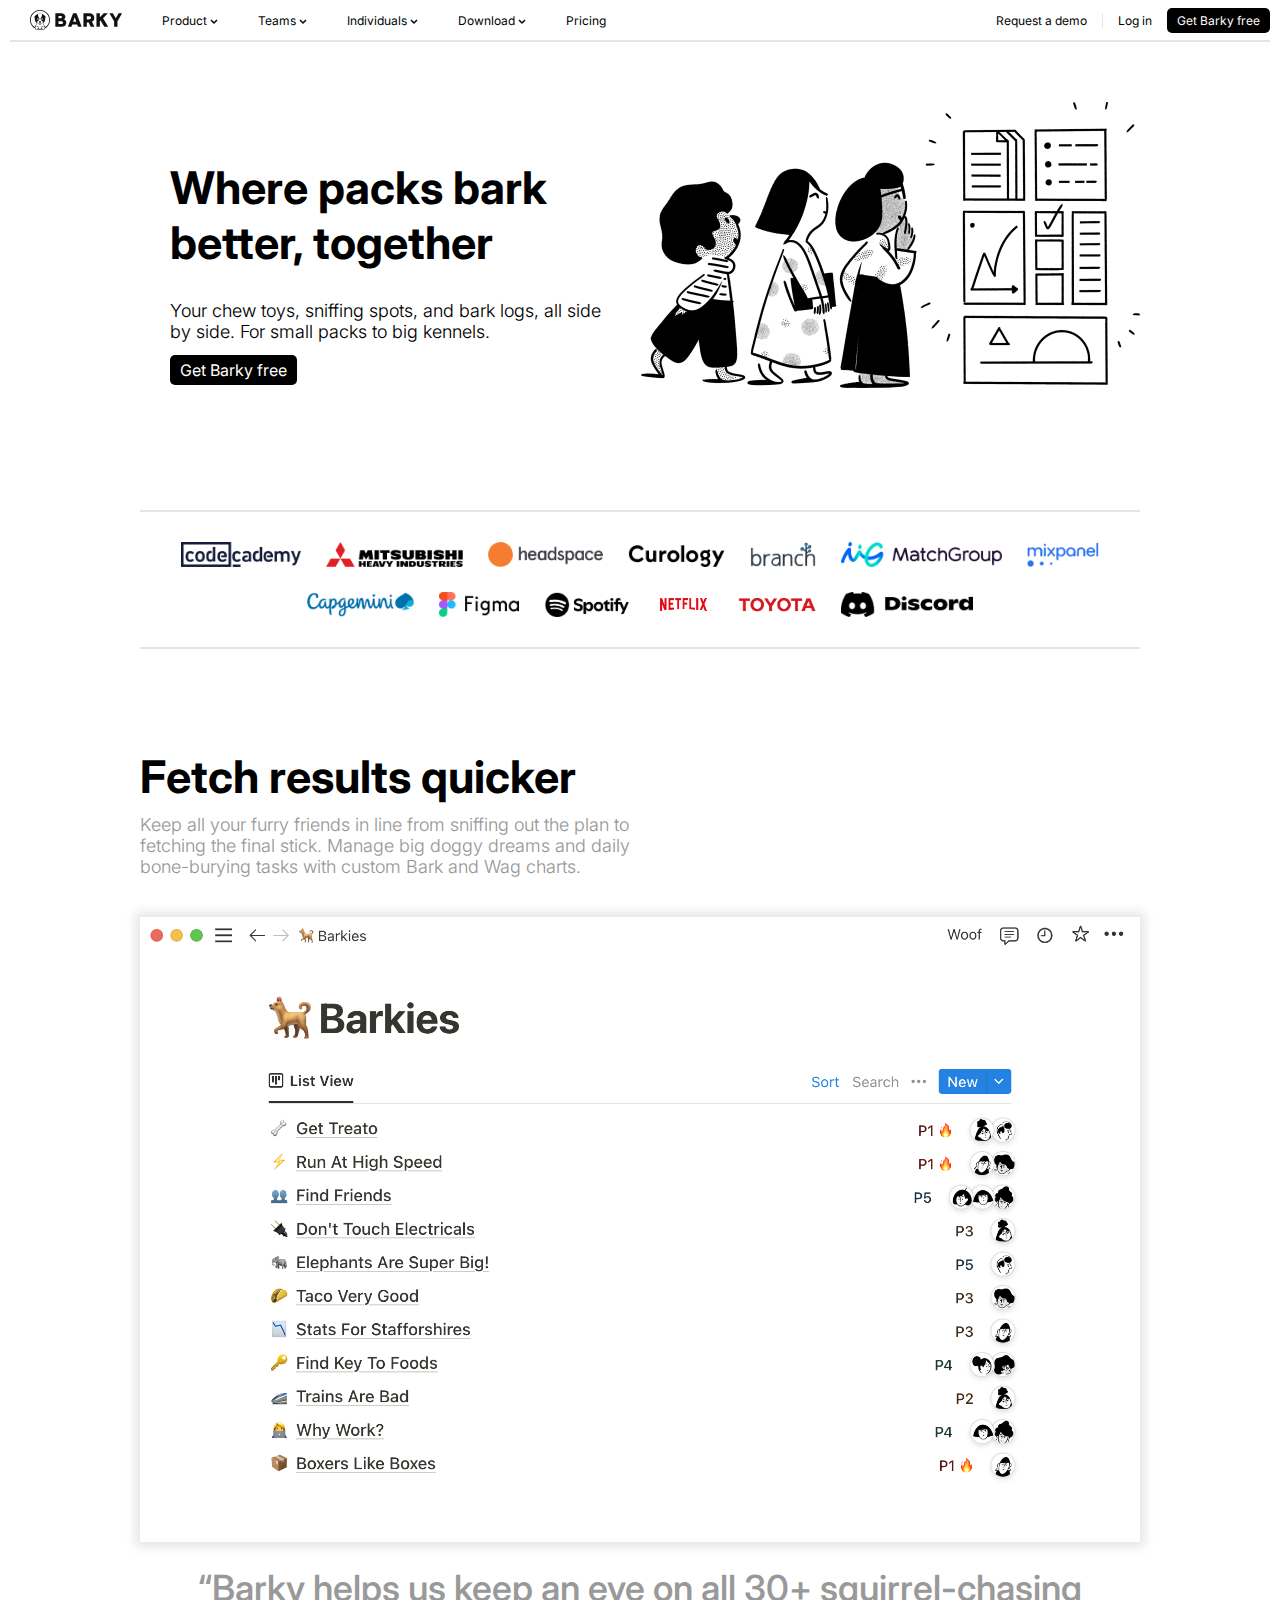
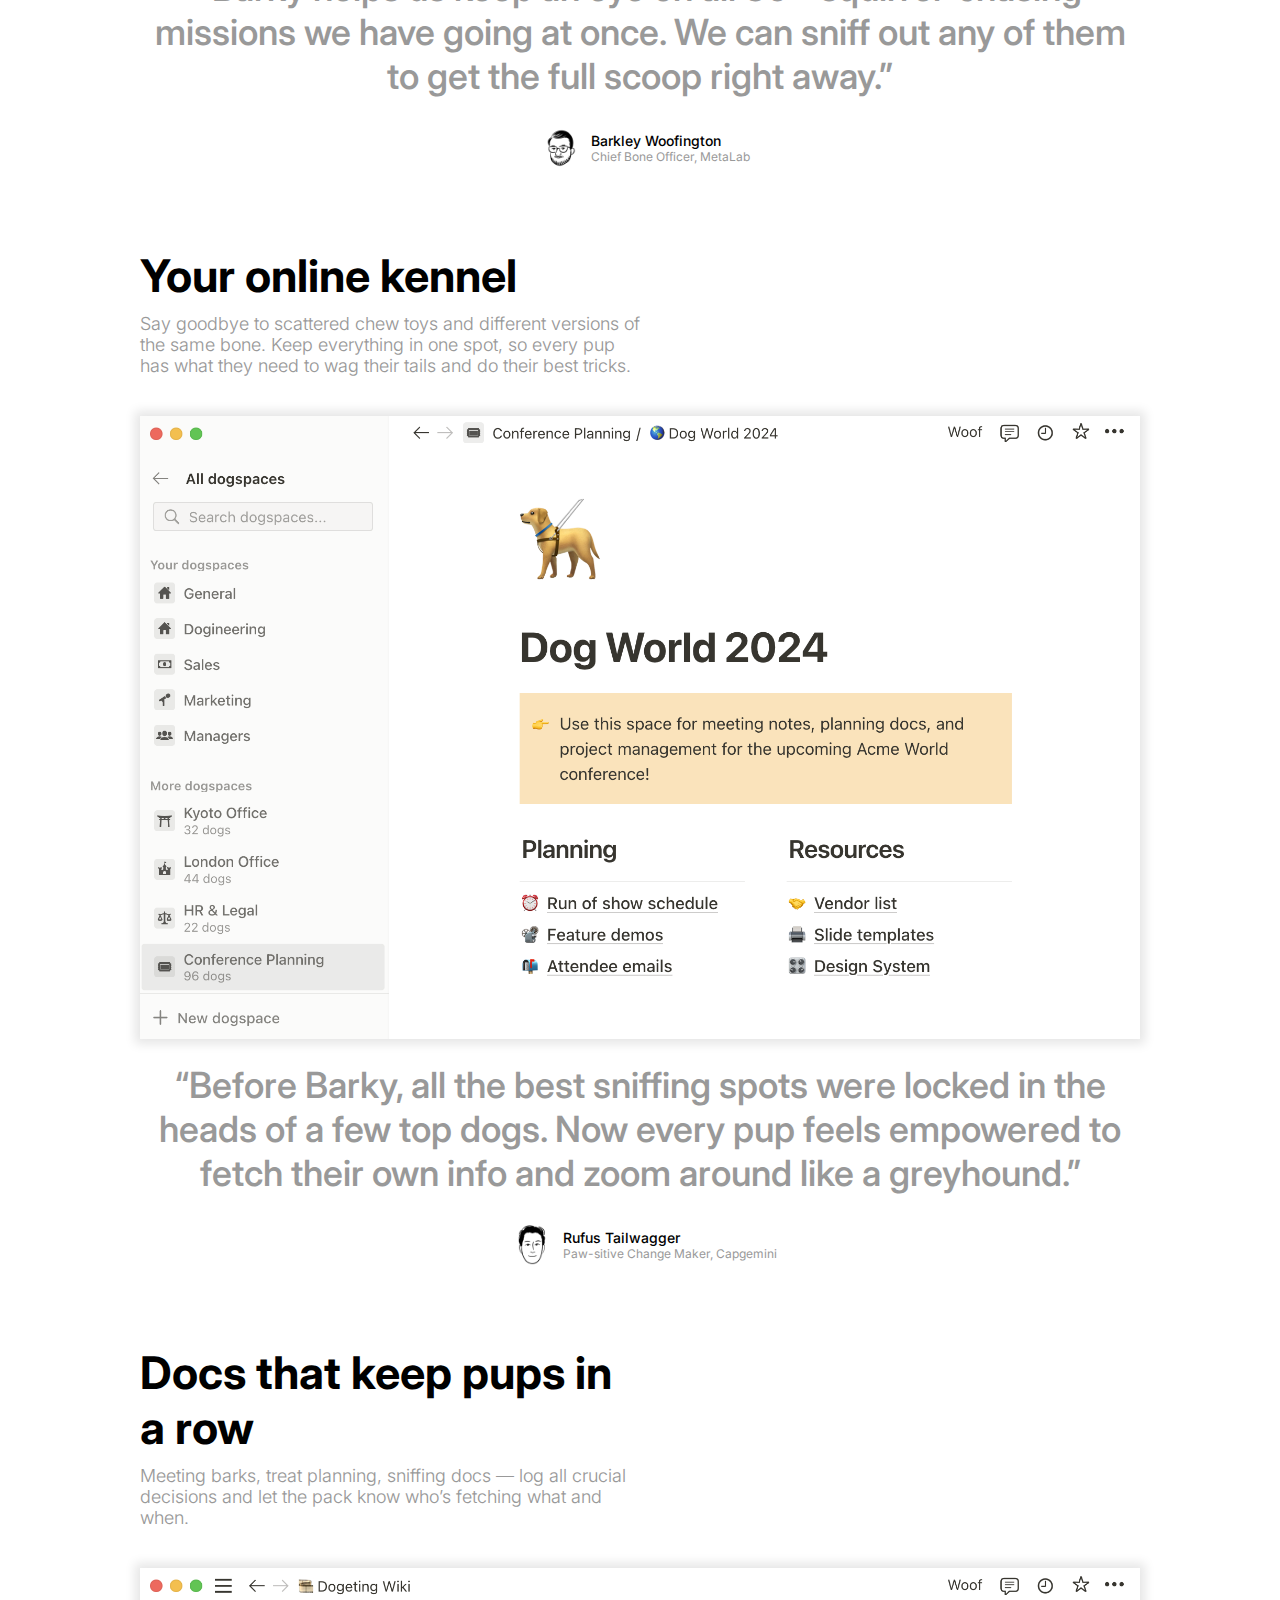
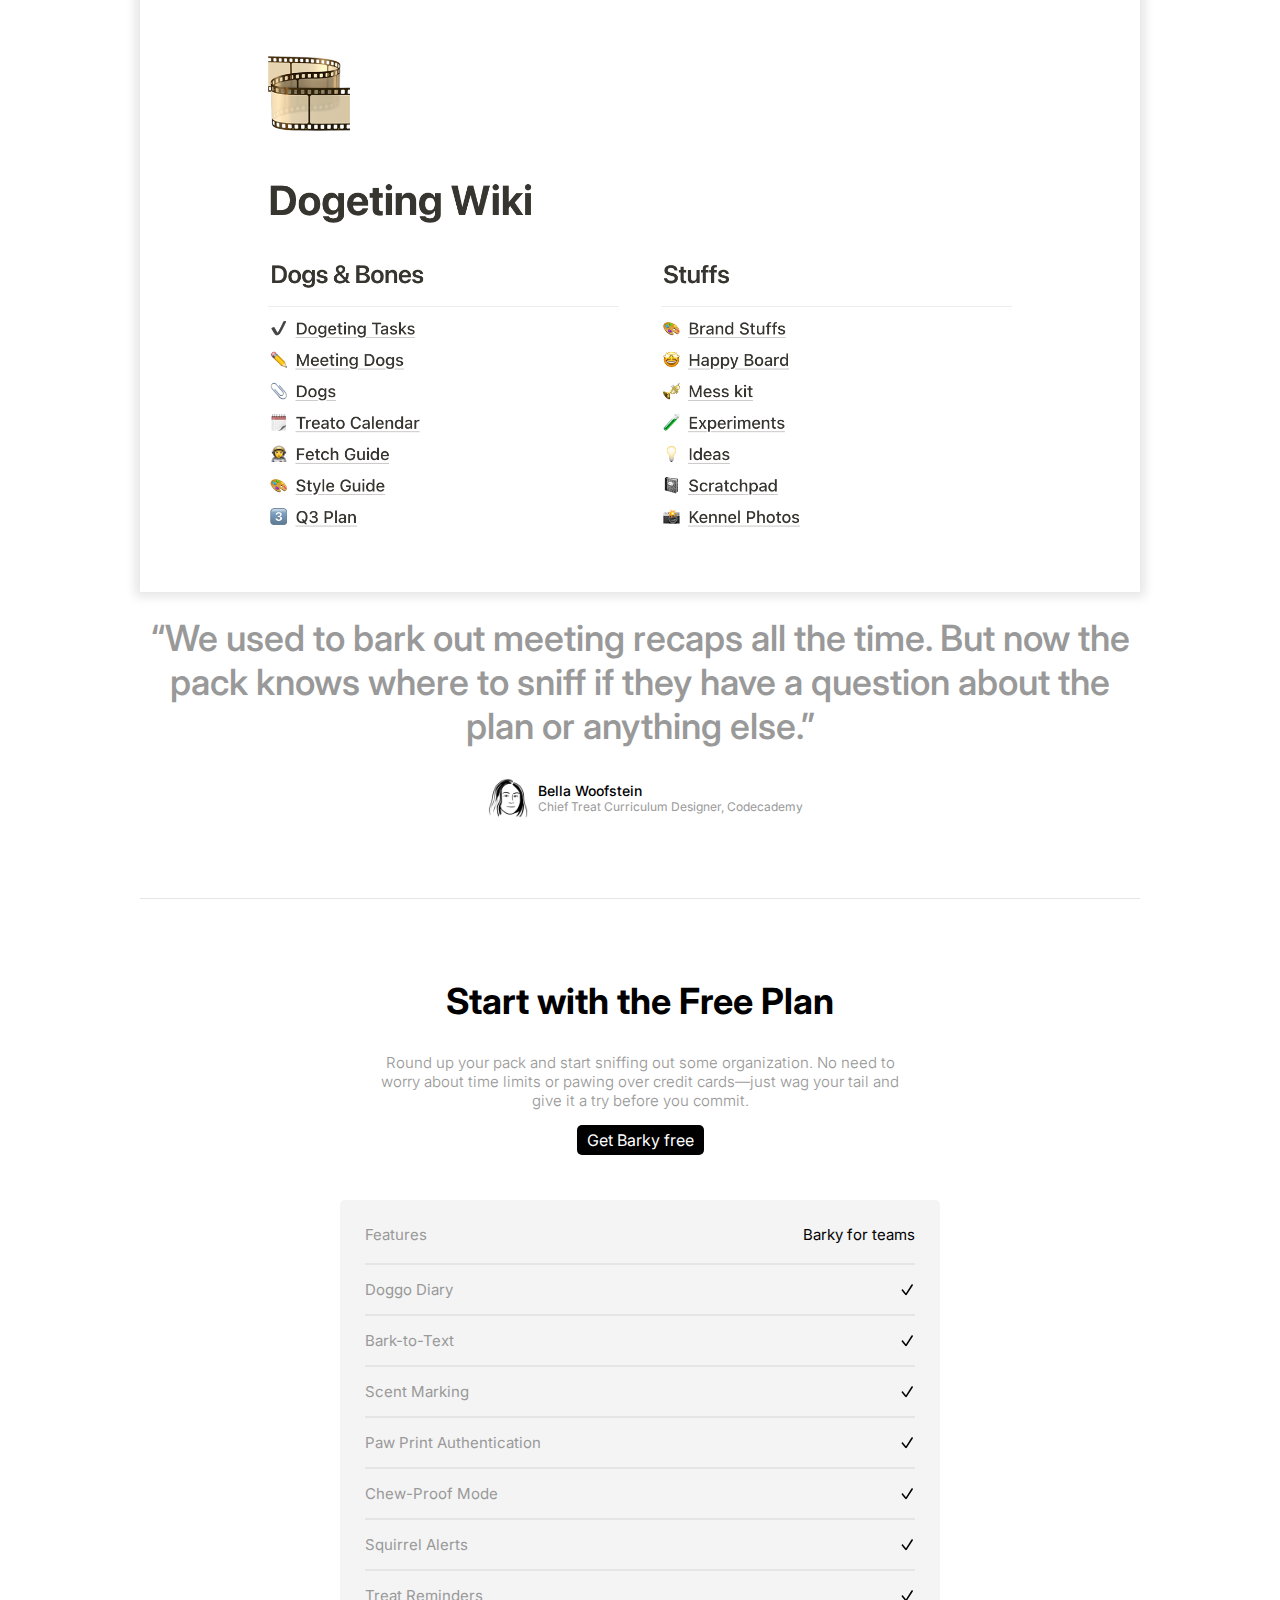
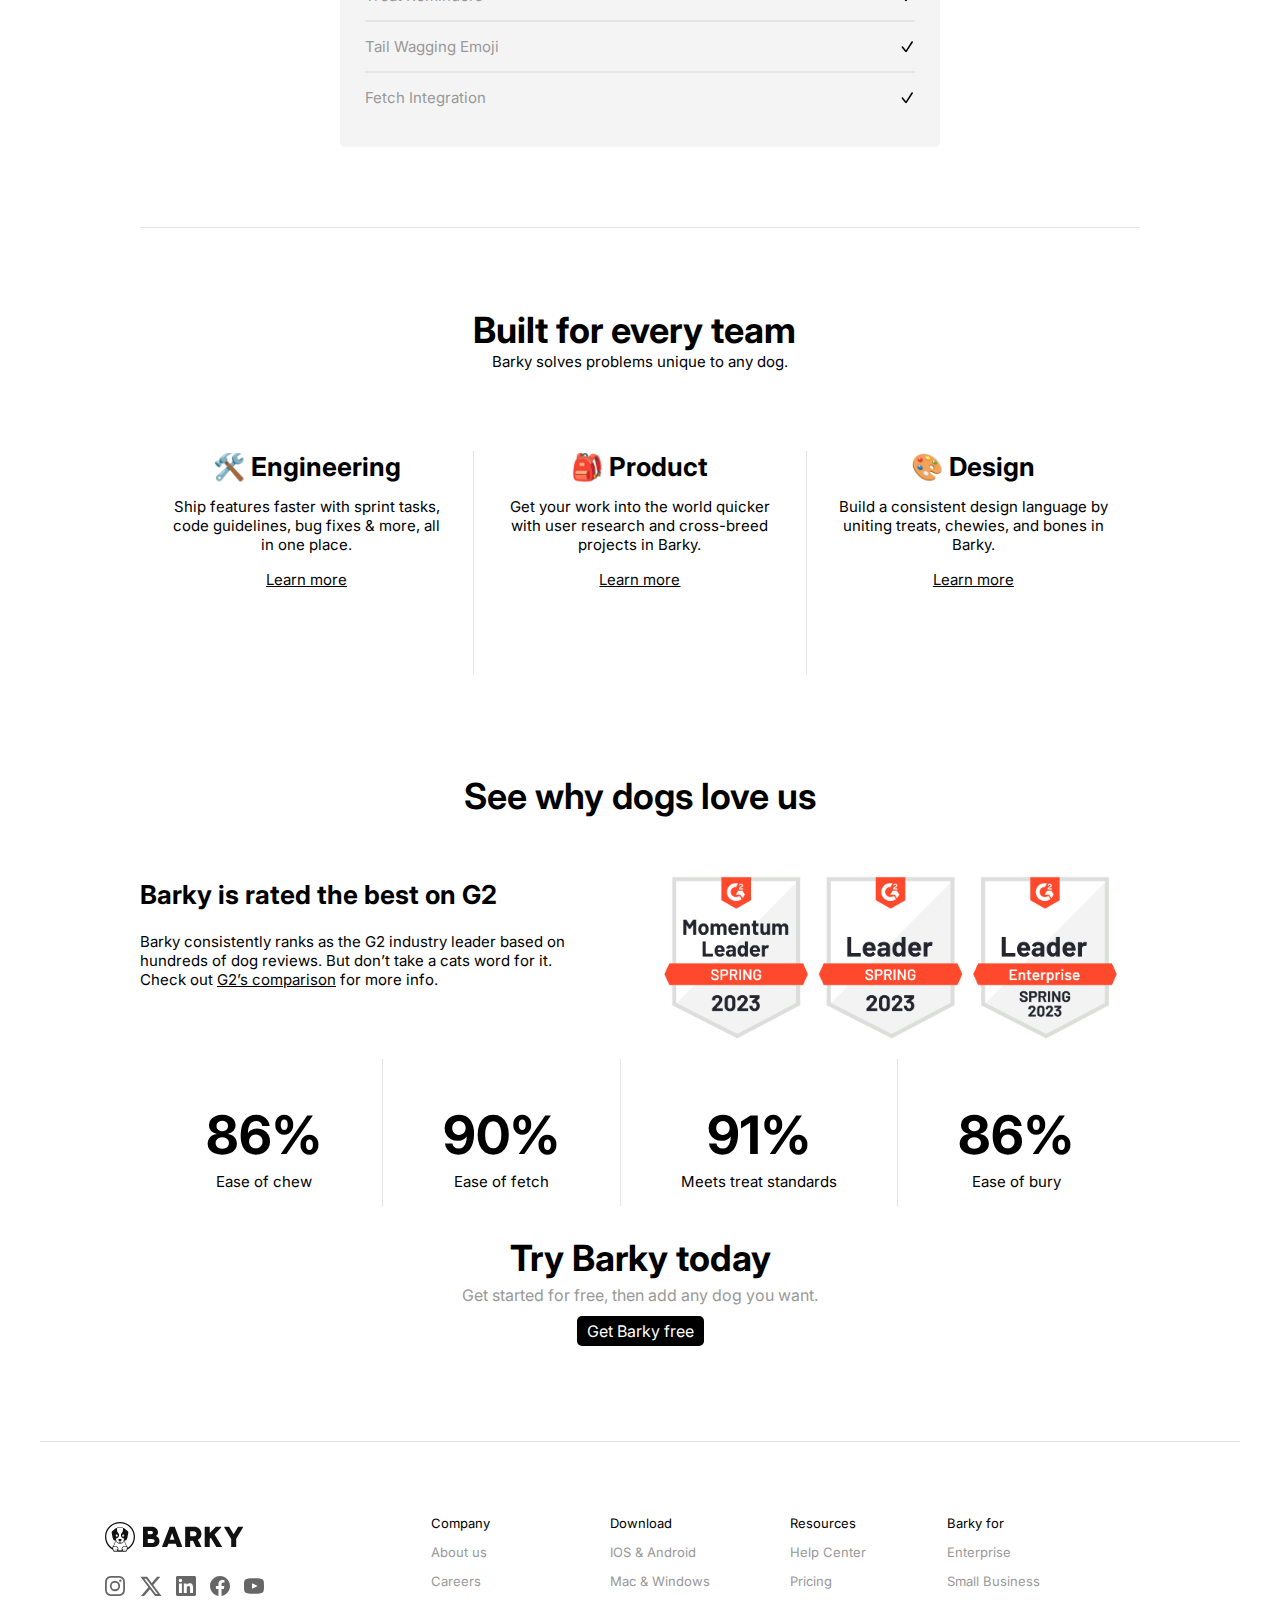
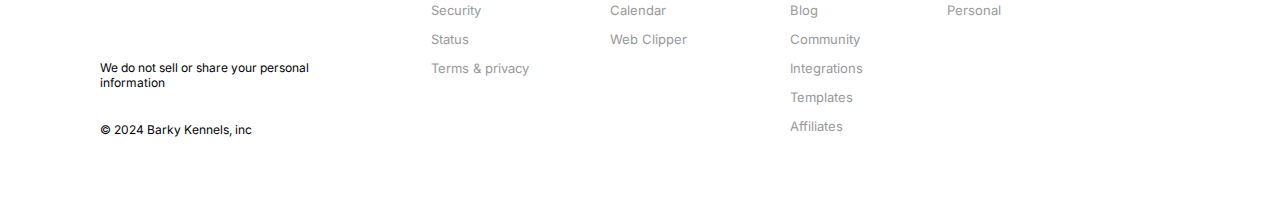
==== commit 023667d1: "fix" ====
--- a/index.html
+++ b/index.html
@@ -62,7 +62,7 @@
             
             <img src="material/usp-01.png" alt="" class="dogpicture">
             
-            <p class="freetext citat storlek36">“Barky helps us keep an eye on all 30+ squirrel-chasing missions we have going at once. We can sniff out any of them to get the full scoop right away.”</p>    
+            <p class="freetext citat storlek36 weight550">“Barky helps us keep an eye on all 30+ squirrel-chasing missions we have going at once. We can sniff out any of them to get the full scoop right away.”</p>    
             
             <div class="dogs2">
                 <img src="material/face-01.png" alt="">
@@ -78,7 +78,7 @@
             <p class="dog-infop dogs1 freetext storlek18 weight320">Say goodbye to scattered chew toys and different versions of the same bone. Keep everything in one spot, so every pup has what they need to wag their tails and do their best tricks.</p>            
             <img src="material/usp-02.png" alt="" class="dogpicture">
             
-            <p class="freetext citat storlek36">“Before Barky, all the best sniffing spots were locked in the heads of a few top dogs. Now every pup feels empowered to fetch their own info and zoom around like a greyhound.”</p>
+            <p class="freetext citat storlek36 weight550">“Before Barky, all the best sniffing spots were locked in the heads of a few top dogs. Now every pup feels empowered to fetch their own info and zoom around like a greyhound.”</p>
            
             <div class="dogs2">
                 <img src="material/face-02.png" alt="">
@@ -94,7 +94,7 @@
             <p class="dog-infop dogs1 freetext storlek18 weight320">Meeting barks, treat planning, sniffing docs — log all crucial decisions and let the pack know who’s fetching what and when.</p>            
             <img src="material/usp-03.png" alt="" class="dogpicture">
             
-            <p class="freetext citat storlek36">“We used to bark out meeting recaps all the time. But now the pack knows where to sniff if they have a question about the plan or anything else.”</p>
+            <p class="freetext citat storlek36 weight550" >“We used to bark out meeting recaps all the time. But now the pack knows where to sniff if they have a question about the plan or anything else.”</p>
             
             <div class="dogs2">
                 <img src="material/face-03.png" alt="">
@@ -230,7 +230,7 @@
                 <img src="material/share-05.svg" alt="">
             </div>
             <div id="textbarky" class="storlek12">
-                <p>We do not sell or share your personal information</p>
+                <p id="textbarky1">We do not sell or share your personal information</p>
                 <p>&#169 2024 Barky Kennels, inc</p>
             </div>
         </div>
--- a/index.css
+++ b/index.css
@@ -340,17 +340,26 @@
     justify-content: space-between;
 }
 
+#footer{
+    flex-basis: 250px;
+}
 #footer img{
     height: 20px;
+    padding: 0px 5px;
+    margin-top: 20px;
 }
 
 #footer #bild1{
-    height: 40px;
+    height: 30px;
 }
 
 #textbarky{
     margin-top: 60px;
 }
+
+#textbarky1{
+    padding-bottom: 20px;
+}
 /* textstorlek och färg*/
 
 .freetext{
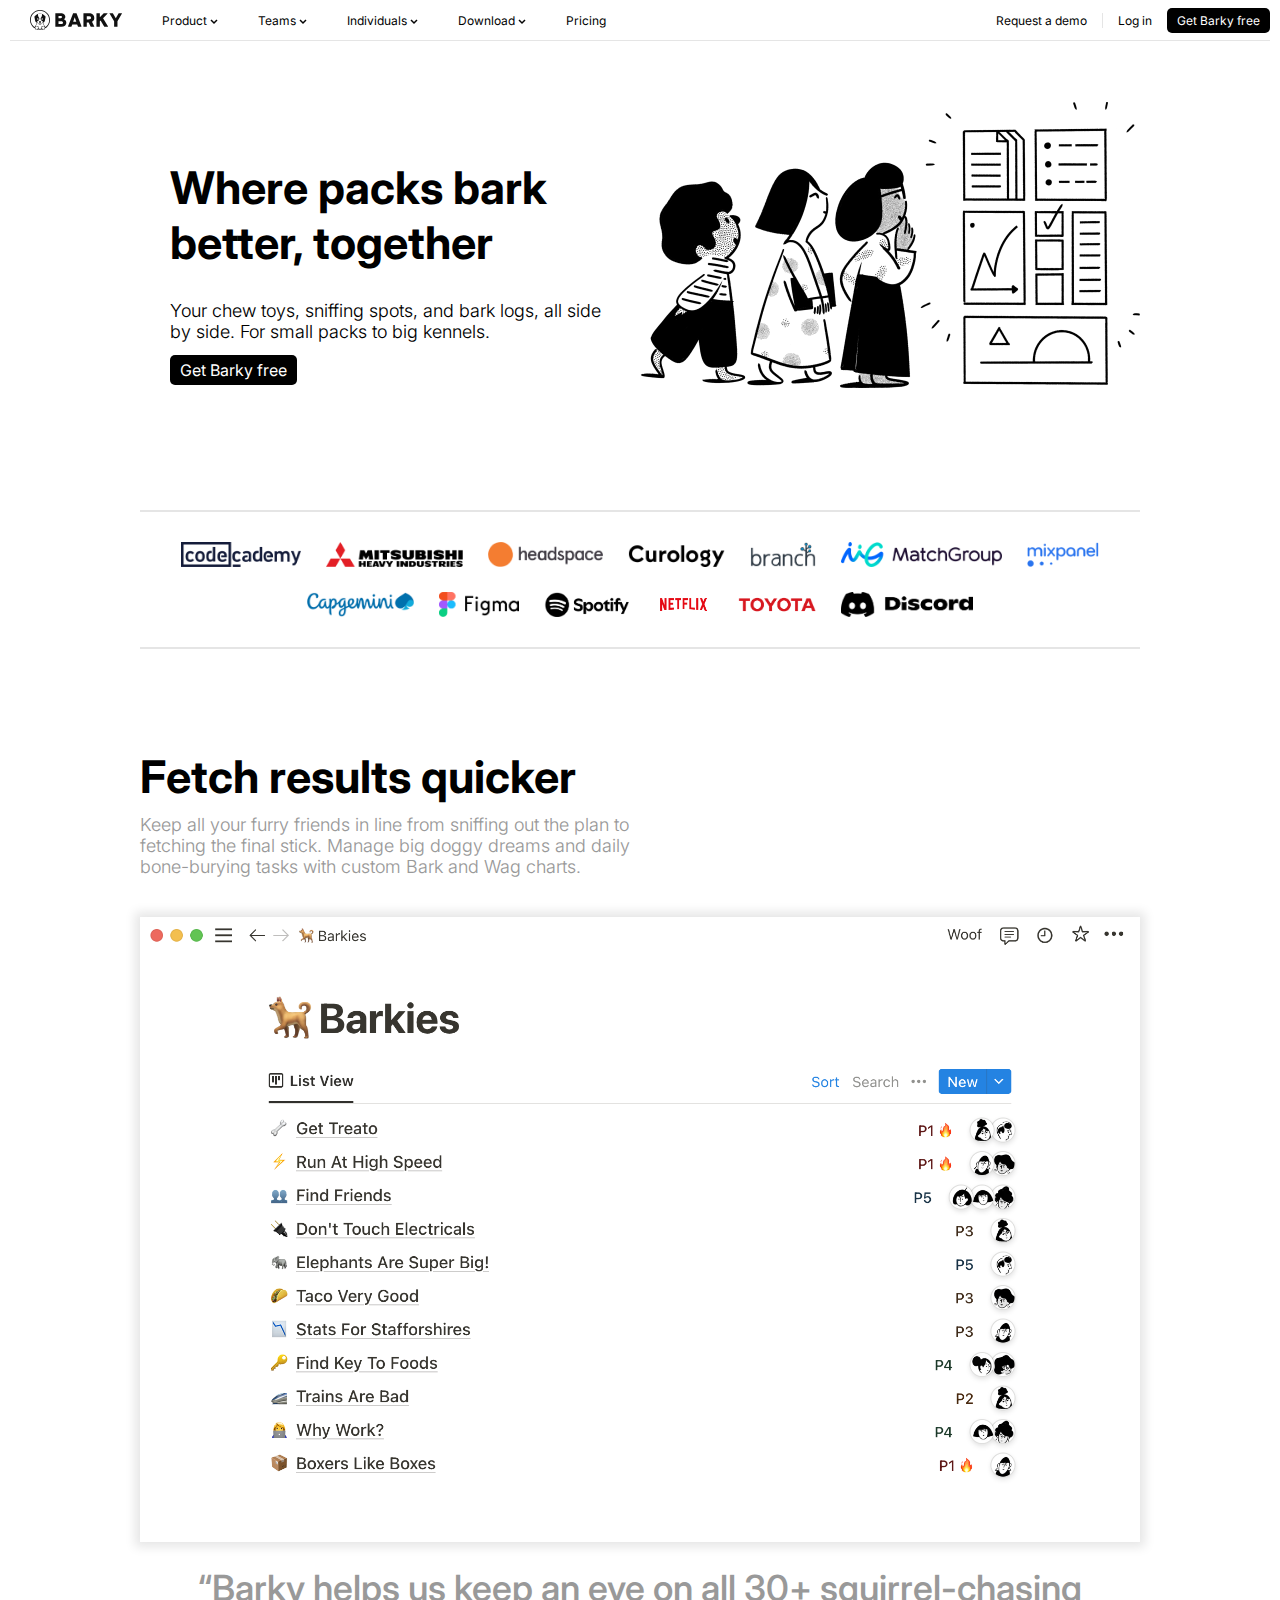
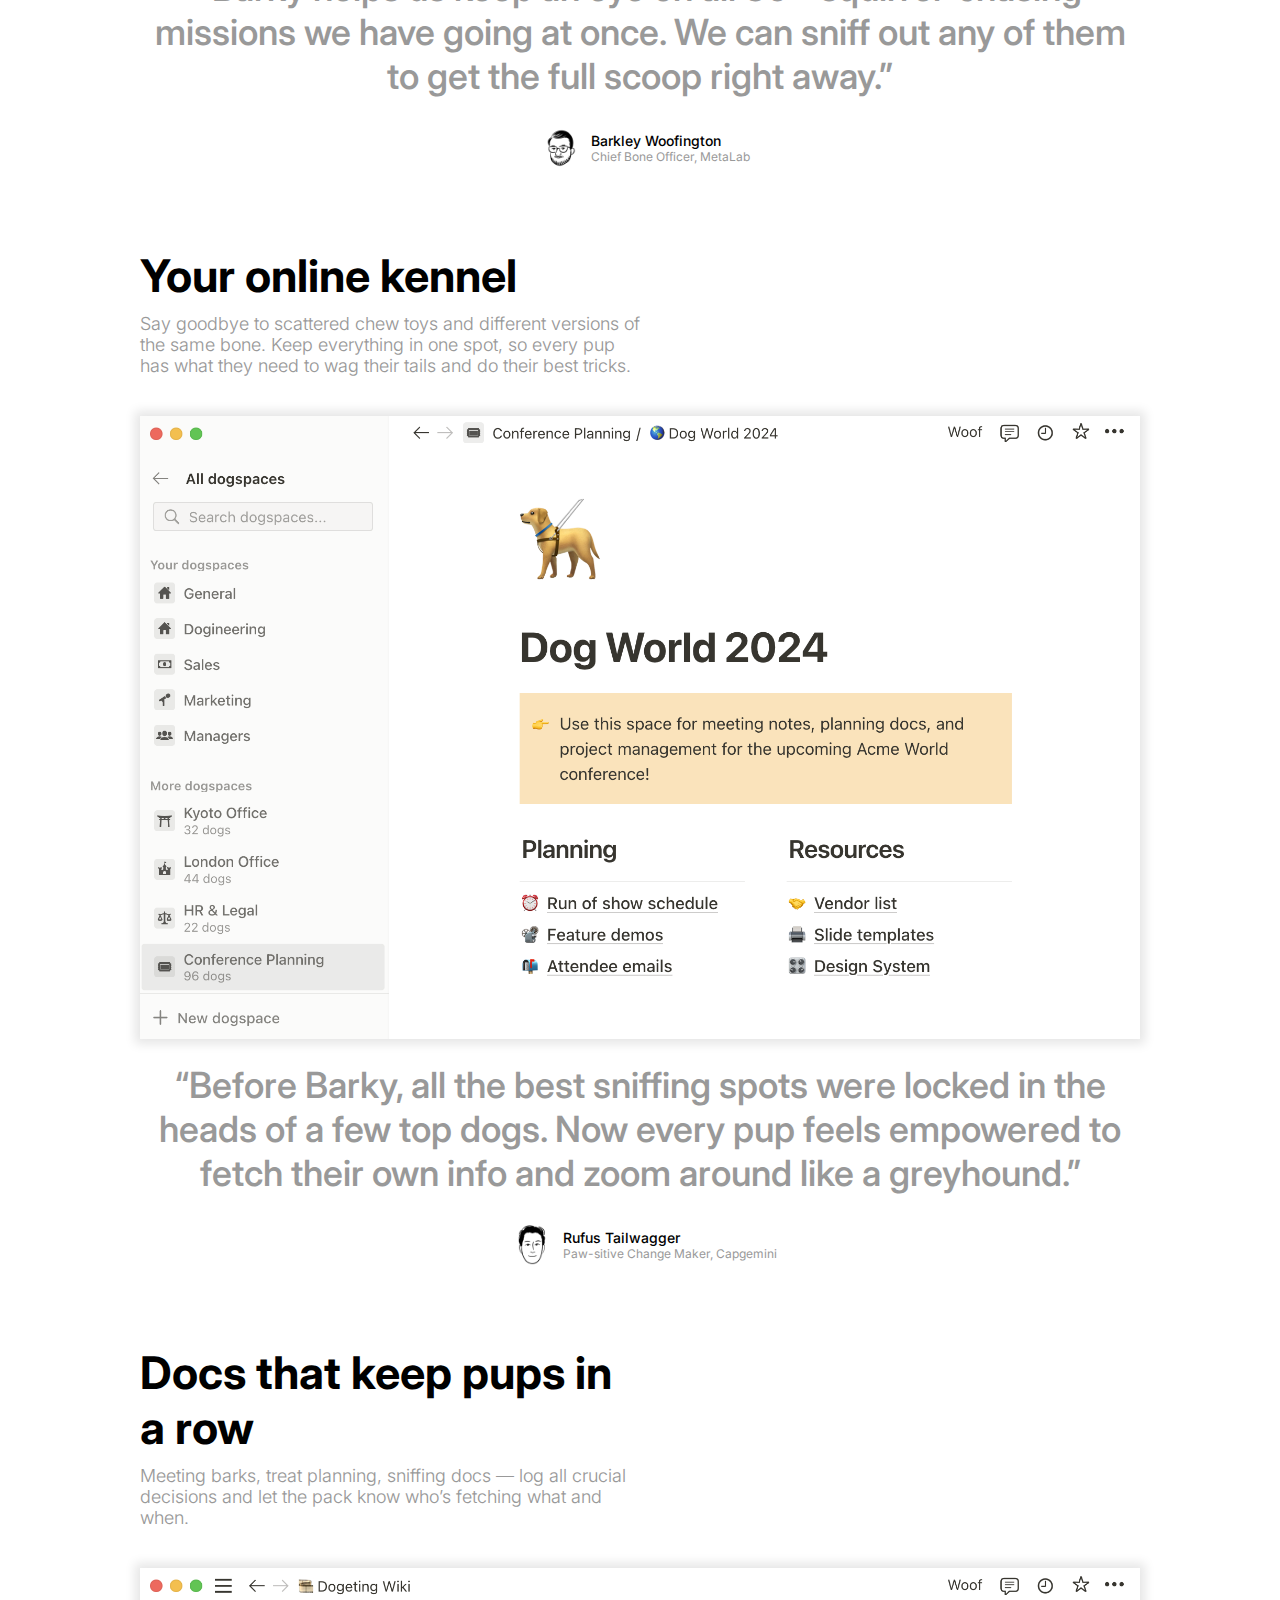
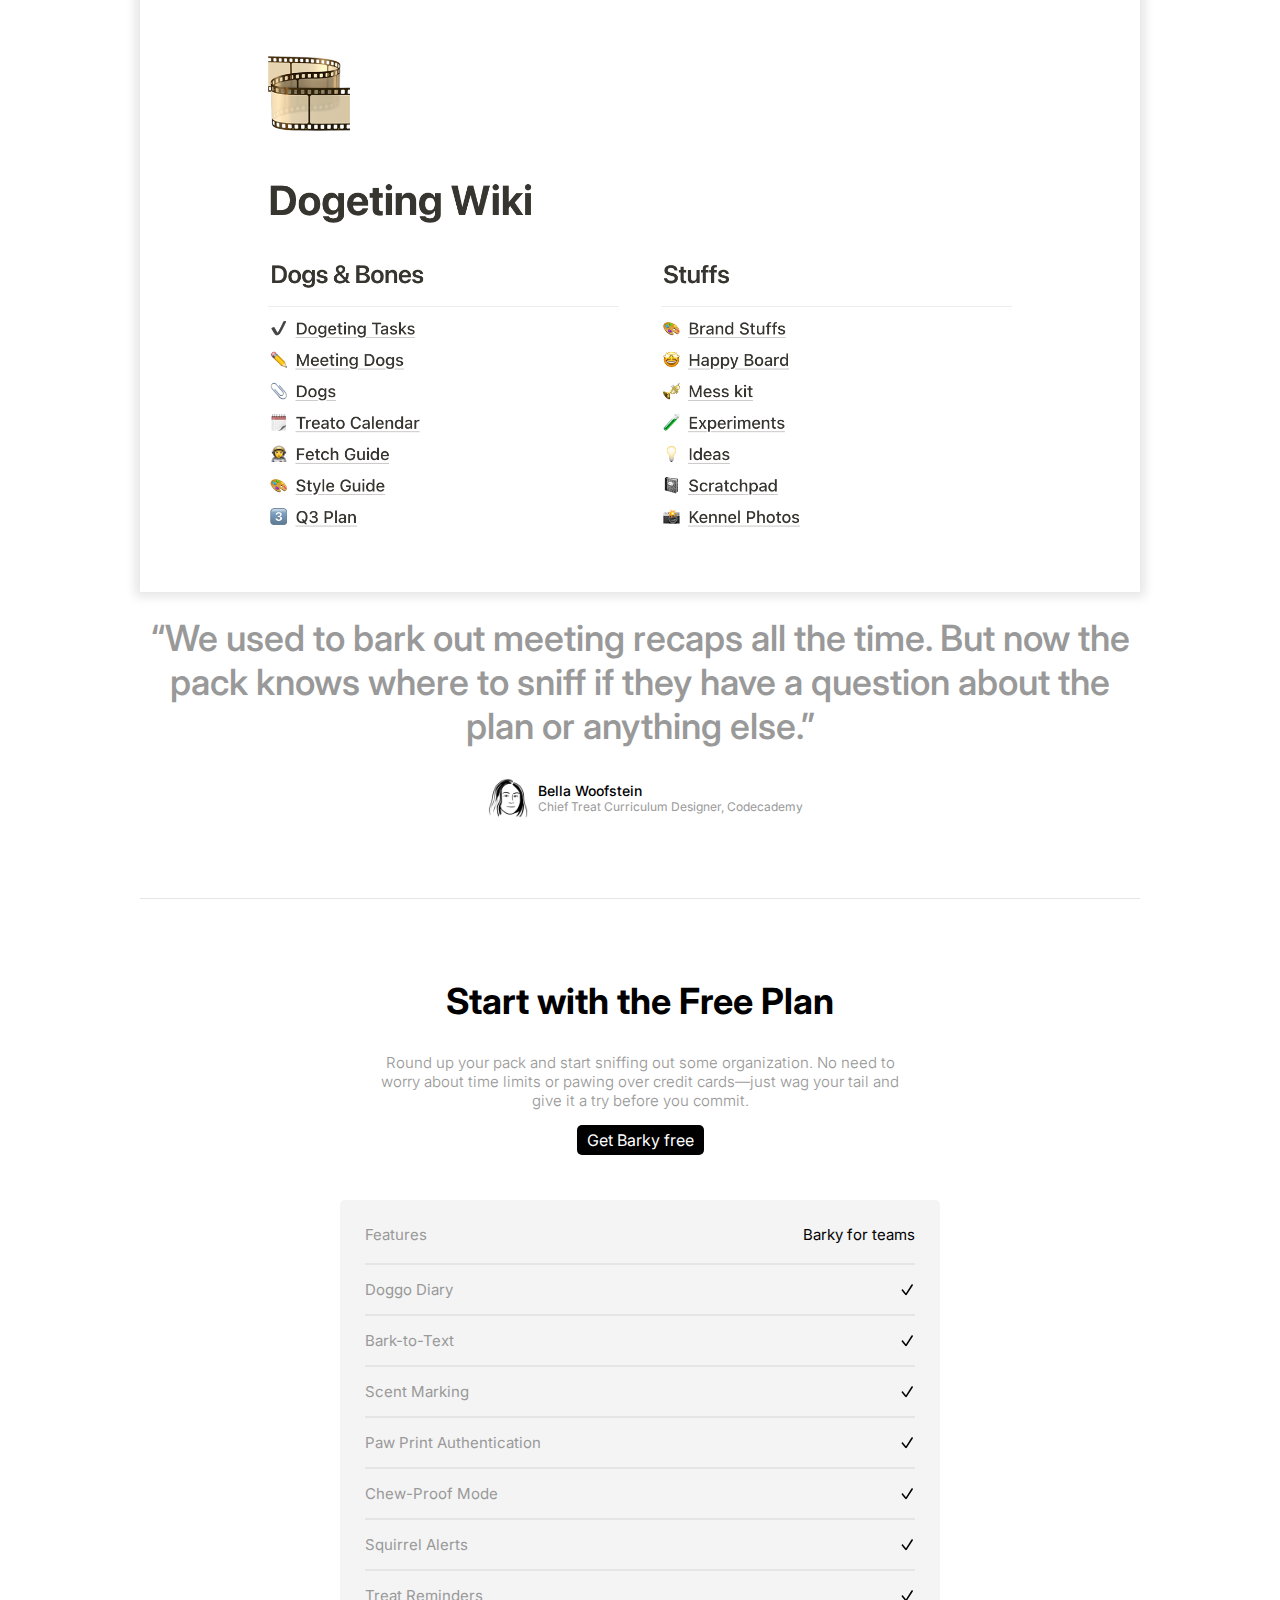
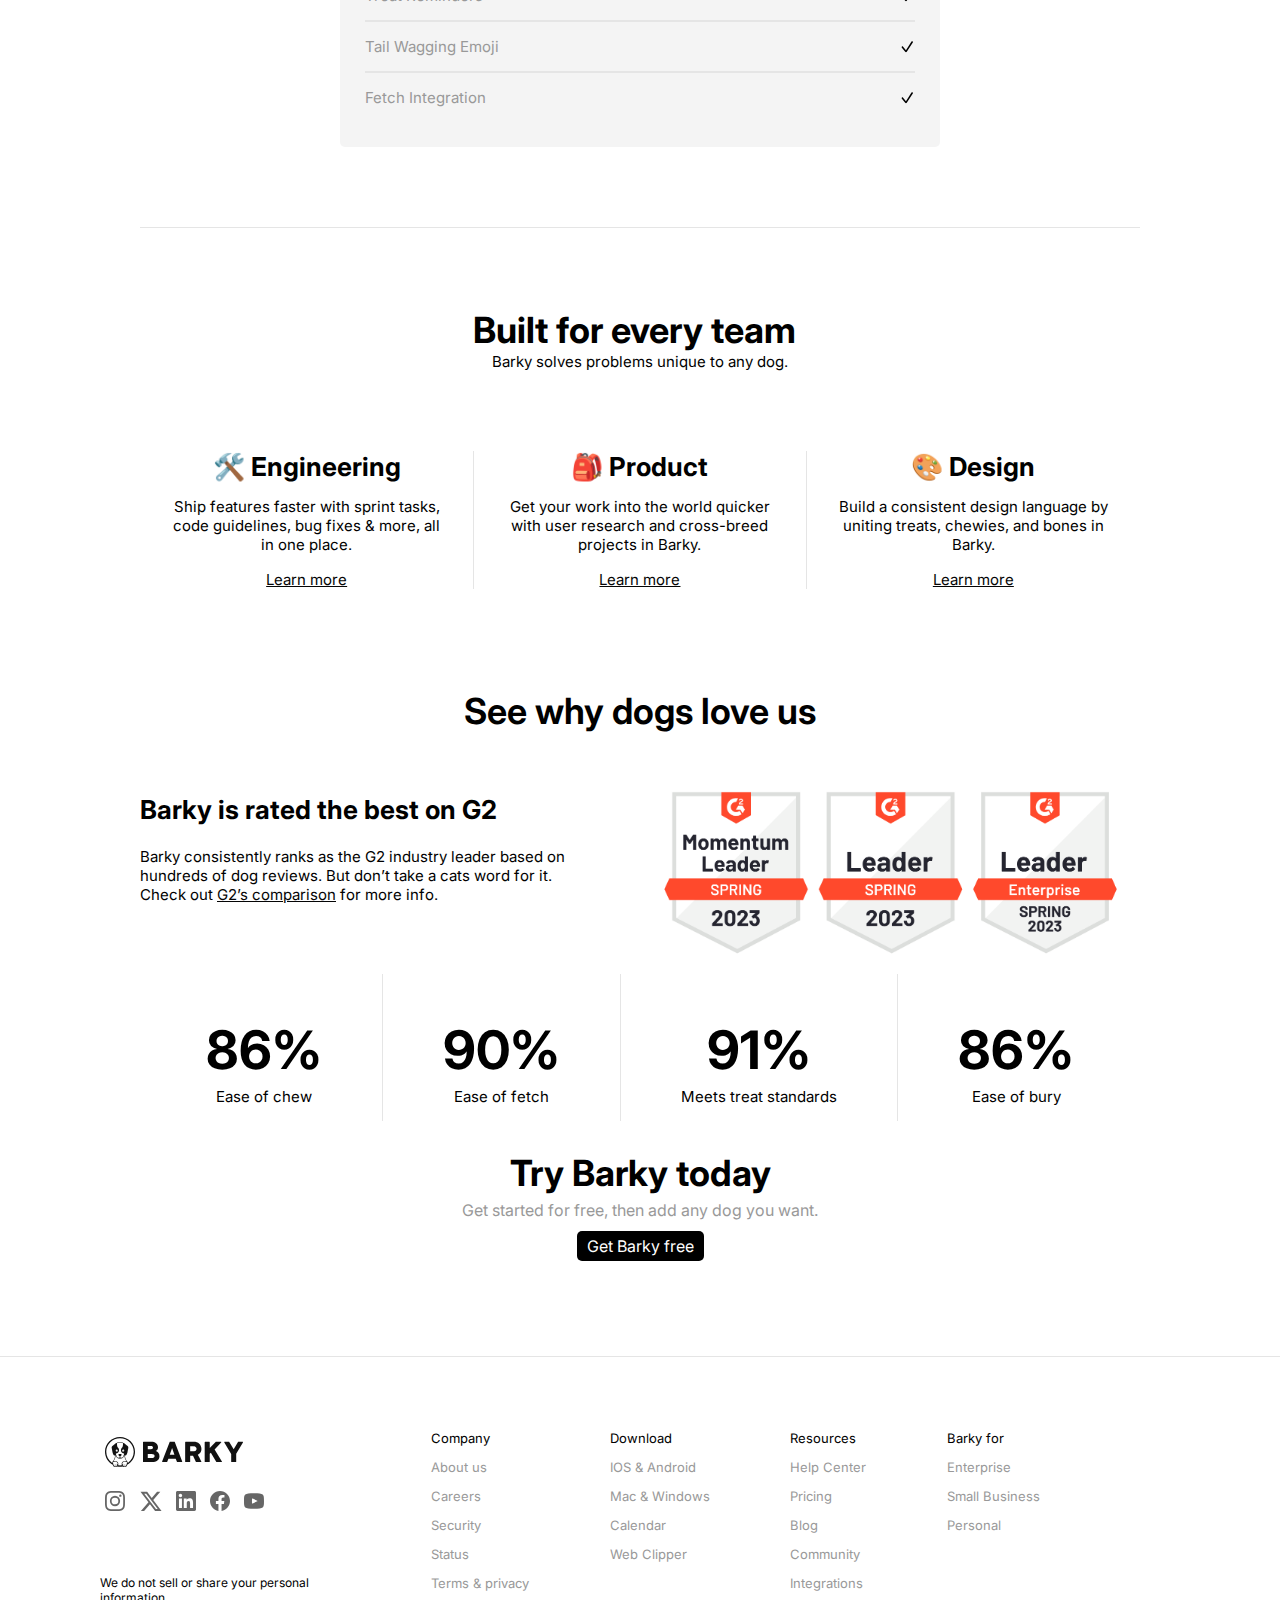
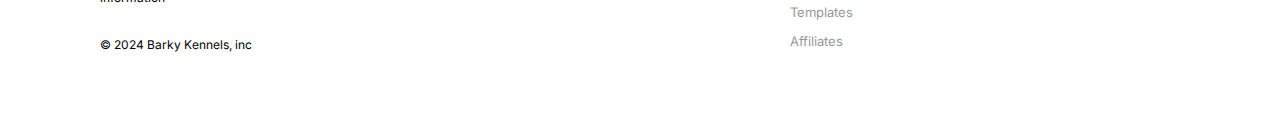
==== commit 9319a7fc: "fix i footer" ====
--- a/index.html
+++ b/index.html
@@ -221,50 +221,52 @@
    </main>
    <footer>
         <div id="footer">
-            <img src="material/brand.svg" alt="" id="bild1">
-            <div>
-                <img src="material/share-01.svg" alt="">
-                <img src="material/share-02.svg" alt="">
-                <img src="material/share-03.svg" alt="">
-                <img src="material/share-04.svg" alt="">
-                <img src="material/share-05.svg" alt="">
-            </div>
-            <div id="textbarky" class="storlek12">
-                <p id="textbarky1">We do not sell or share your personal information</p>
-                <p>&#169 2024 Barky Kennels, inc</p>
-            </div>
-        </div>
-        <div class="storlek13">
-            <p>Company</p>
-            <p class="freetext">About us</p>
-            <p class="freetext">Careers</p>
-            <p class="freetext">Security</p>
-            <p class="freetext">Status</p>
-            <p class="freetext">Terms & privacy</p>
-        </div>
-        <div class="storlek13">
-            <p>Download</p>
-            <p class="freetext">IOS & Android</p>
-            <p class="freetext">Mac & Windows</p>
-            <p class="freetext">Calendar</p>
-            <p class="freetext">Web Clipper</p>
-        </div>
-        <div class="storlek13">
-            <p>Resources</p>
-            <p class="freetext">Help Center</p>
-            <p class="freetext">Pricing</p>
-            <p class="freetext">Blog</p>
-            <p class="freetext">Community</p>
-            <p class="freetext">Integrations</p>
-            <p class="freetext">Templates</p>
-            <p class="freetext">Affiliates</p>
-        </div>
-        <div class="storlek13">
-            <p>Barky for</p>
-            <p class="freetext">Enterprise</p>
-            <p class="freetext">Small Business</p>
-            <p class="freetext">Personal</p>
-        </div>
-   </footer>
+            <div id="footer1">
+                <img src="material/brand.svg" alt="" id="bild1">
+                <div>
+                    <img src="material/share-01.svg" alt="">
+                    <img src="material/share-02.svg" alt="">
+                    <img src="material/share-03.svg" alt="">
+                    <img src="material/share-04.svg" alt="">
+                    <img src="material/share-05.svg" alt="">
+                </div>
+                <div id="textbarky" class="storlek12">
+                    <p id="textbarky1">We do not sell or share your personal information</p>
+                    <p>&#169 2024 Barky Kennels, inc</p>
+                </div>
+            </div>
+            <div class="storlek13">
+                <p>Company</p>
+                <p class="freetext">About us</p>
+                <p class="freetext">Careers</p>
+                <p class="freetext">Security</p>
+                <p class="freetext">Status</p>
+                <p class="freetext">Terms & privacy</p>
+            </div>
+            <div class="storlek13">
+                <p>Download</p>
+                <p class="freetext">IOS & Android</p>
+                <p class="freetext">Mac & Windows</p>
+                <p class="freetext">Calendar</p>
+                <p class="freetext">Web Clipper</p>
+            </div>
+            <div class="storlek13">
+                <p>Resources</p>
+                <p class="freetext">Help Center</p>
+                <p class="freetext">Pricing</p>
+                <p class="freetext">Blog</p>
+                <p class="freetext">Community</p>
+                <p class="freetext">Integrations</p>
+                <p class="freetext">Templates</p>
+                <p class="freetext">Affiliates</p>
+            </div>
+            <div class="storlek13">
+                <p>Barky for</p>
+                <p class="freetext">Enterprise</p>
+                <p class="freetext">Small Business</p>
+                <p class="freetext">Personal</p>
+            </div>
+        </div>
+    </footer>
 </body>
 </html>--- a/index.css
+++ b/index.css
@@ -14,7 +14,7 @@
     gap: 10px;
 
     background-color: white;
-    border-bottom: 2px solid #e5e5e5;
+    border-bottom: 1px solid #e5e5e5;
     margin: 0 10px;
 
     position: fixed;
@@ -222,7 +222,7 @@
 #build-team{
     display: grid;
     grid-template-columns: repeat(3, 1fr);
-    grid-template-rows: 1fr 1fr;
+    grid-template-rows: auto auto;
     margin-top: 80px;
     border-top: 1px solid #e5e5e5;
 }
@@ -329,20 +329,25 @@
 }
 
 footer{
+    border-top: 1px solid #e5e5e5;
+}
+
+#footer{
     max-width: 1200px;
     margin: 0 auto;
 
     box-sizing: border-box;
     padding: 60px 200px 60px 60px;
-    border-top: 1px solid #e5e5e5;
     
+    
     display: flex;
     justify-content: space-between;
 }
 
-#footer{
+#footer1{
     flex-basis: 250px;
 }
+
 #footer img{
     height: 20px;
     padding: 0px 5px;
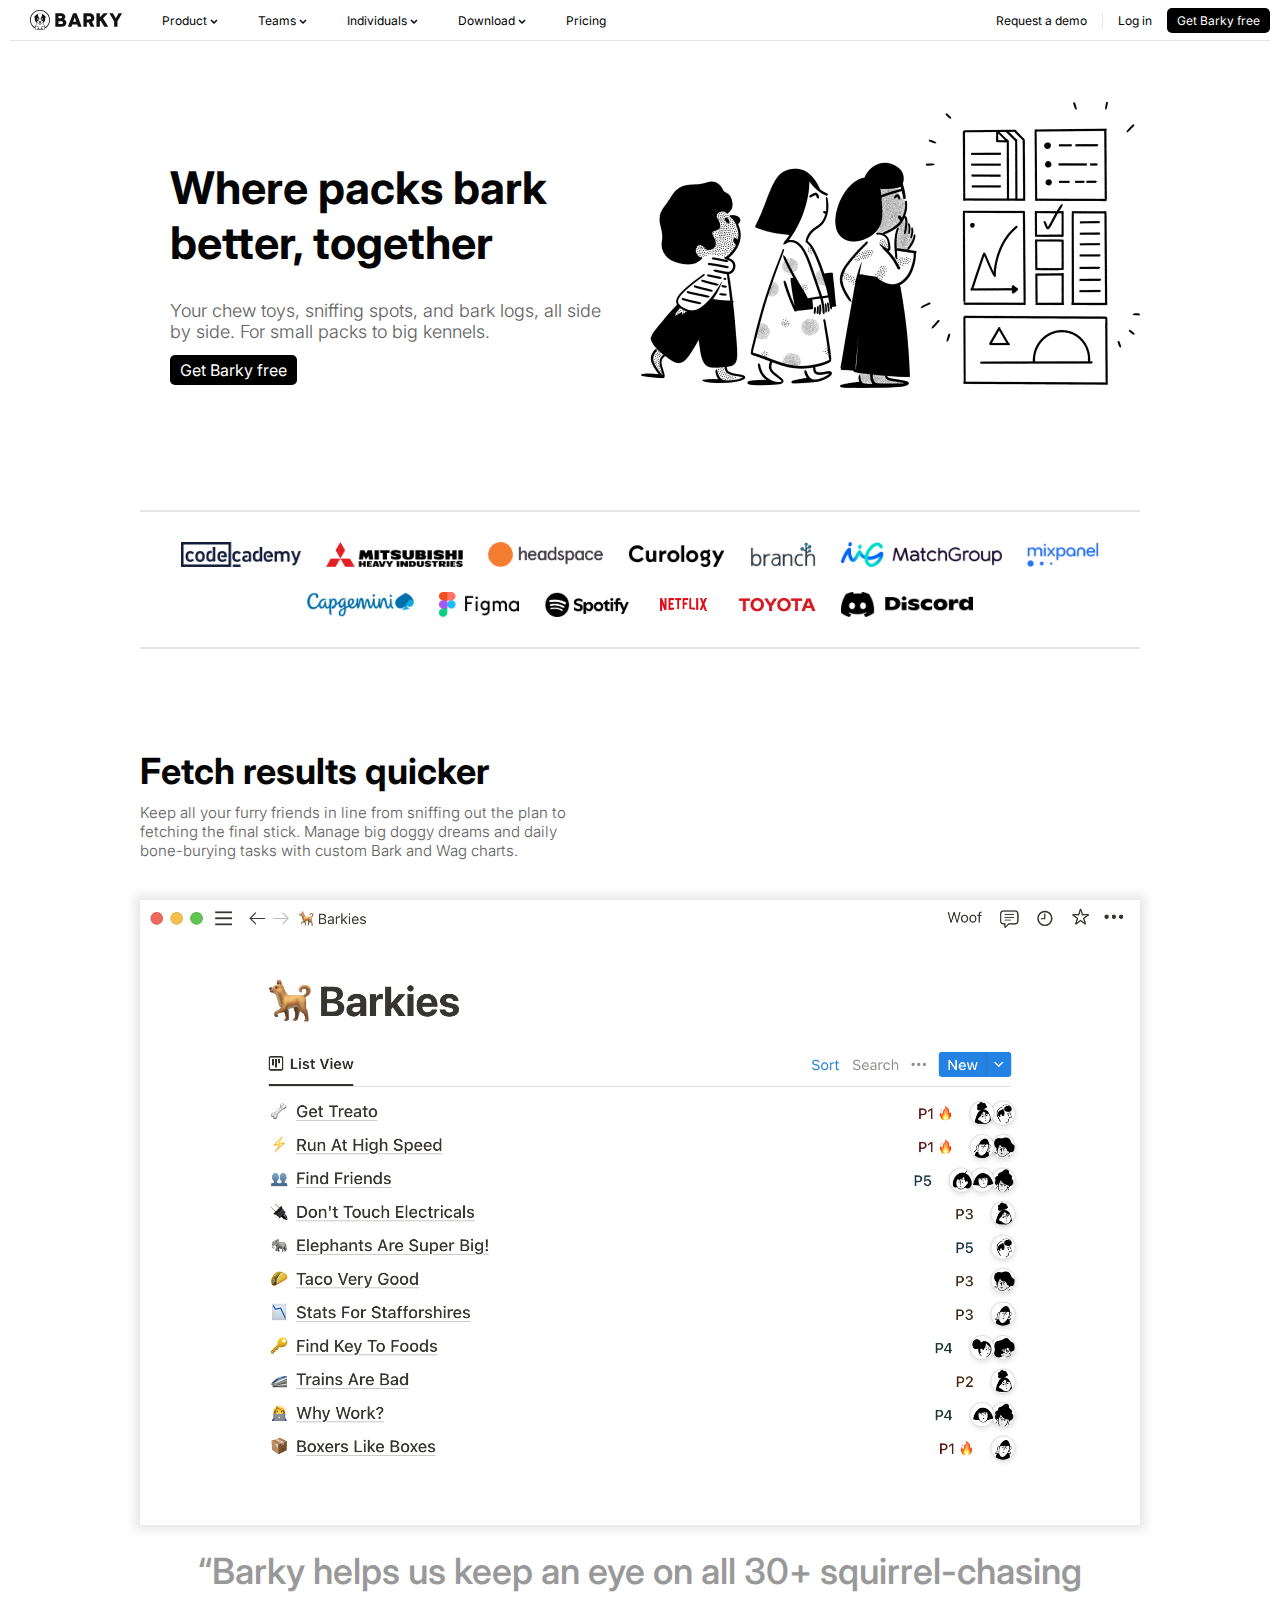
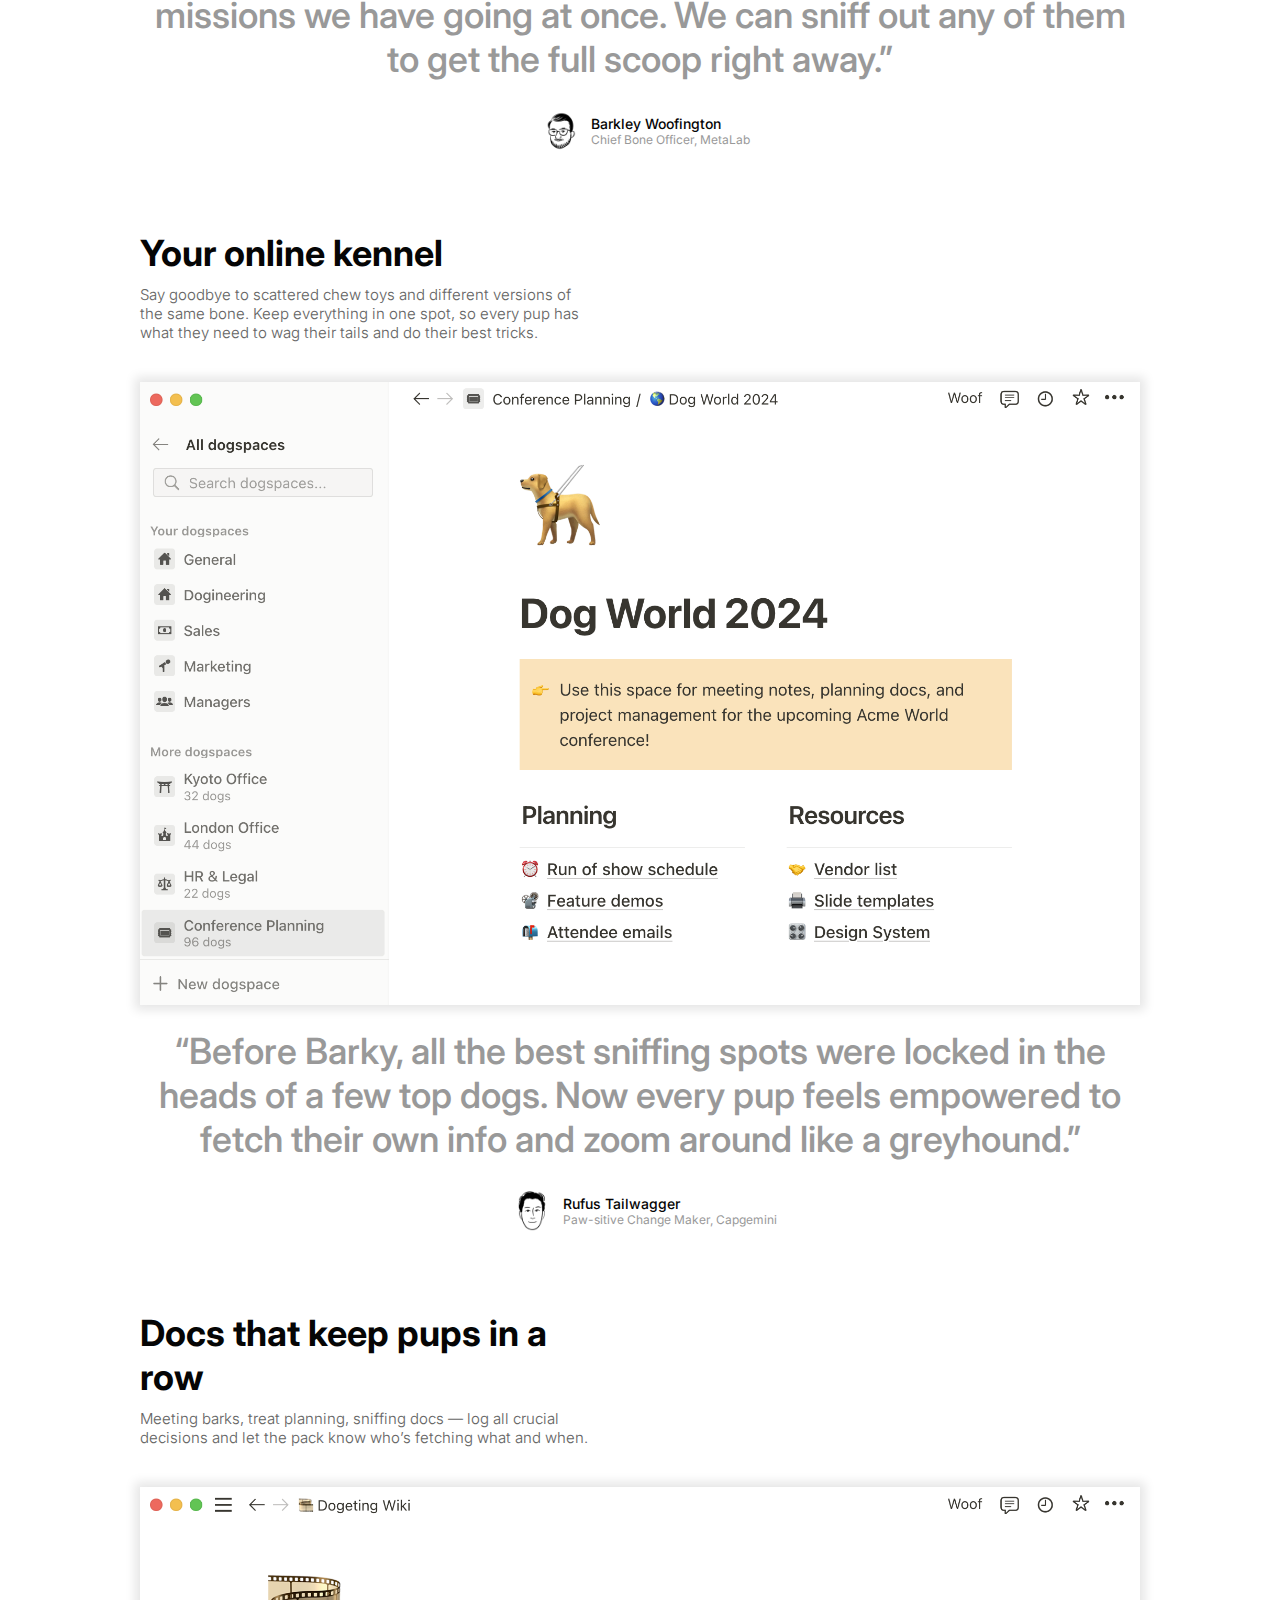
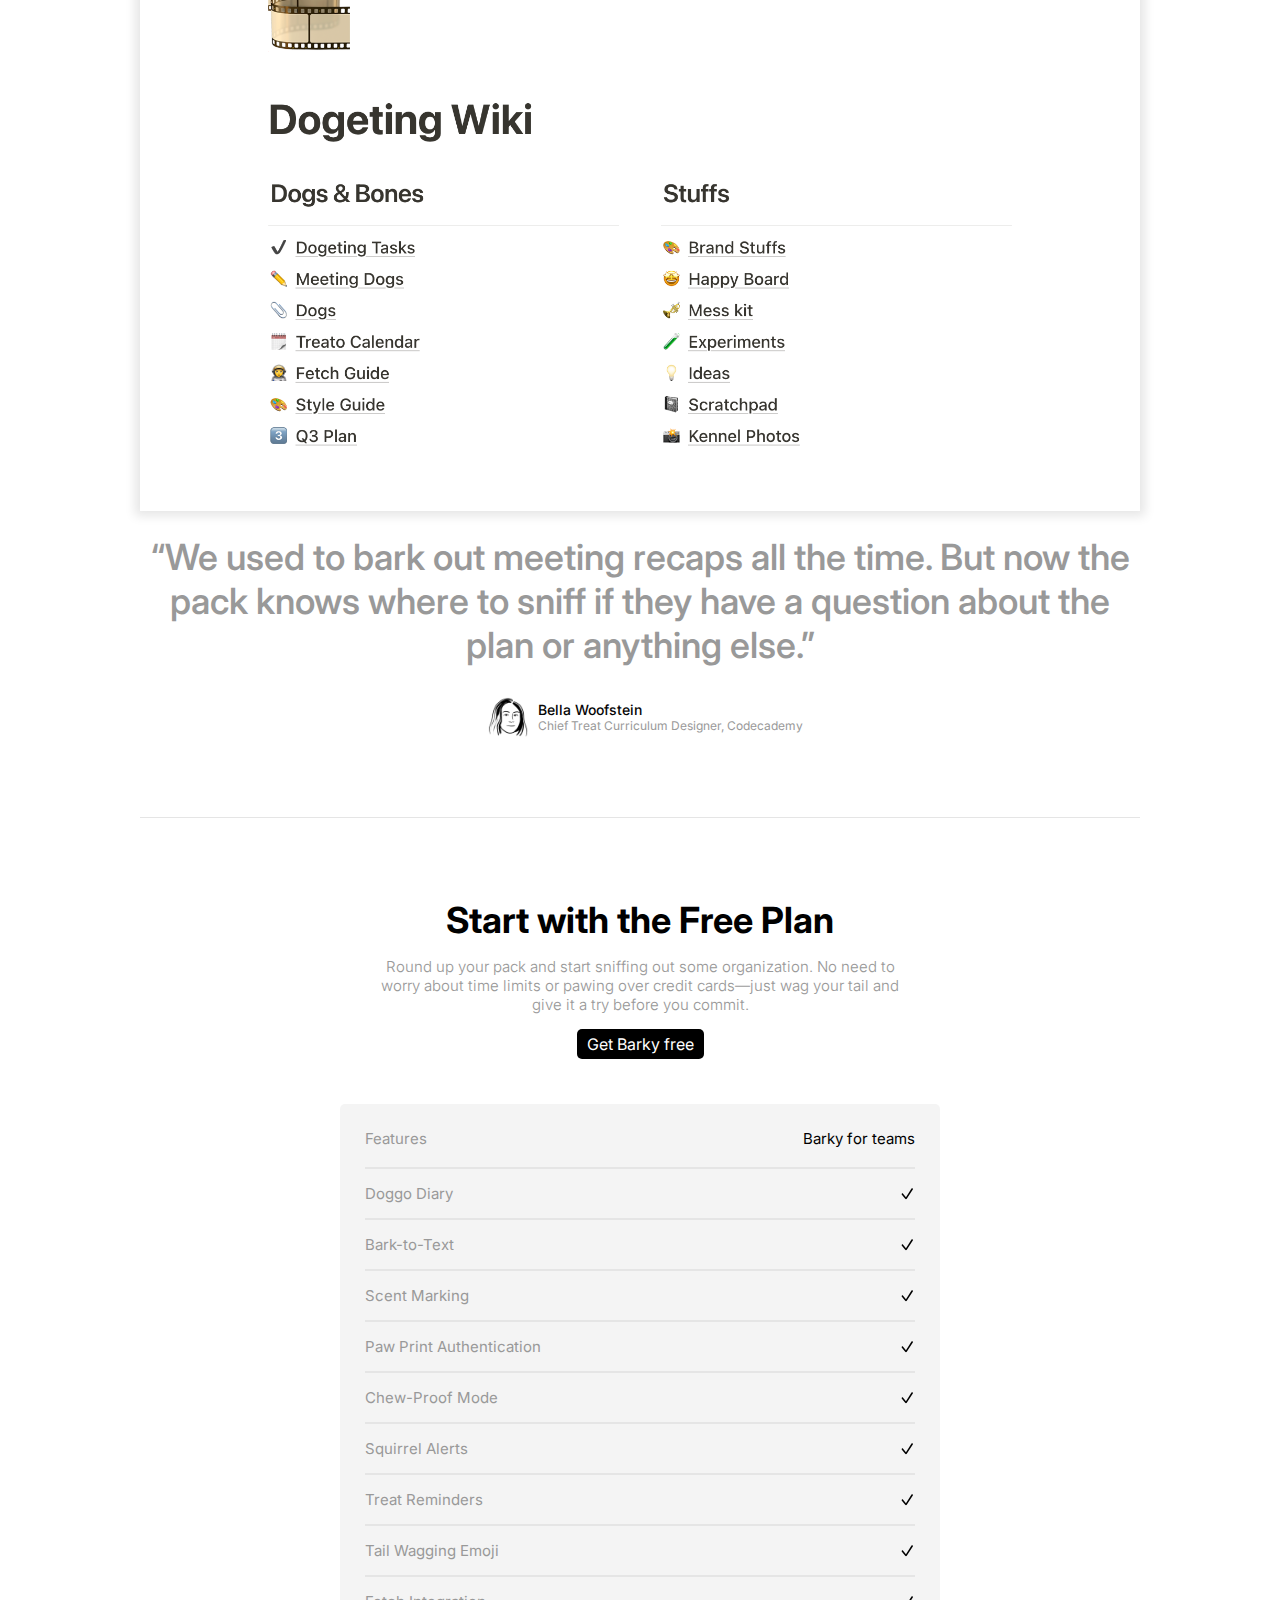
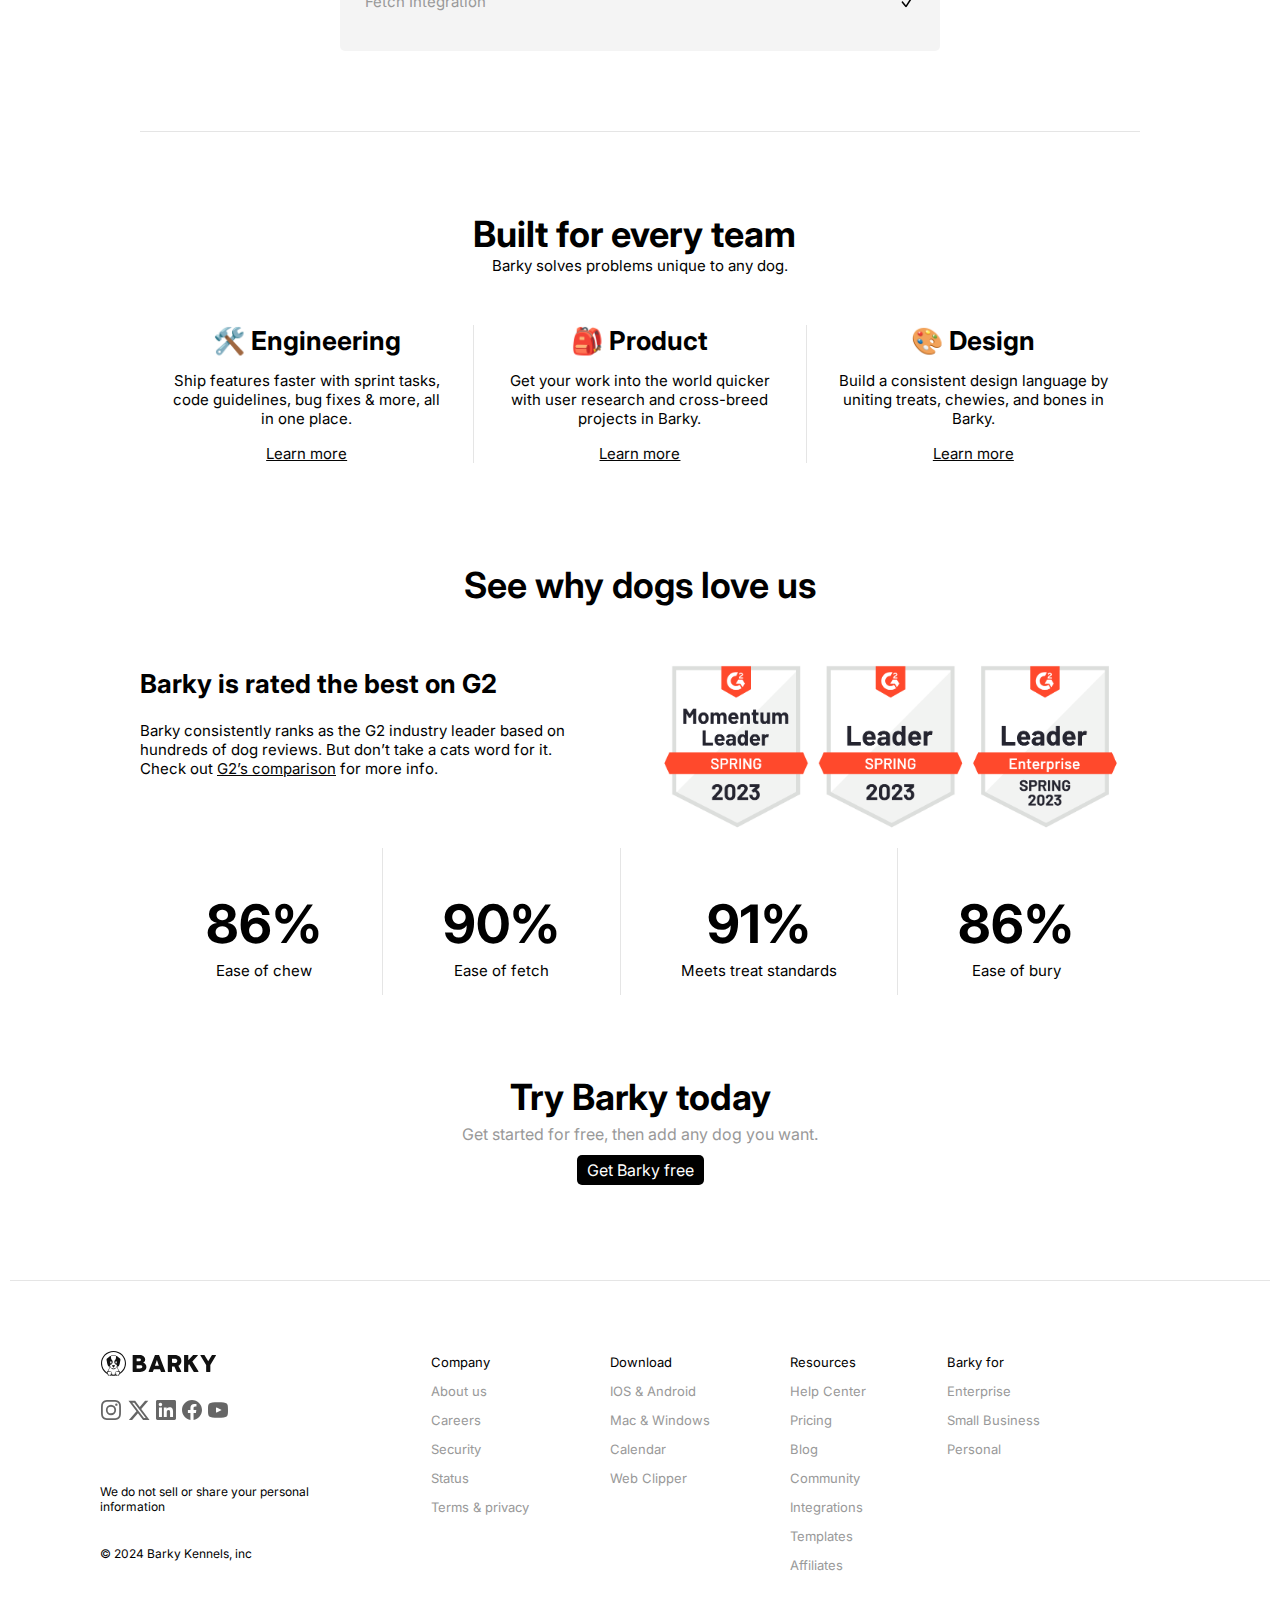
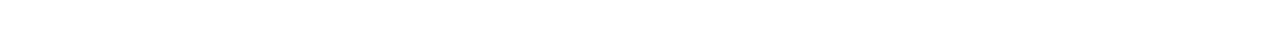
==== commit 59d98ed5: "ändring på färg" ====
--- a/index.html
+++ b/index.html
@@ -29,8 +29,8 @@
    <main>
         <div id="together">
             <div id="ruta1">
-                <h1 class="storlek45">Where packs bark better, together</h1>
-                <p class="storlek18 weight320">Your chew toys, sniffing spots, and bark logs, all side by side. For small packs to big kennels.</p>
+                <h1 class="storlek45 färgA">Where packs bark better, together</h1>
+                <p class="storlek18 weight320 färgD">Your chew toys, sniffing spots, and bark logs, all side by side. For small packs to big kennels.</p>
                 <a href="#" class="buttom">Get Barky free</a>
             </div>
             
@@ -57,57 +57,57 @@
         </div>
         
         <div class="dog-information">
-            <h2 class="dog-infoh dogs1 storlek45">Fetch results quicker</h2>
-            <p class="dog-infop dogs1 freetext storlek18 weight320">Keep all your furry friends in line from sniffing out the plan to fetching the final stick. Manage big doggy dreams and daily bone-burying tasks with custom Bark and Wag charts.</p>
+            <h2 class="dog-infoh dogs1 färgA storlek36">Fetch results quicker</h2>
+            <p class="dog-infop dogs1 färgD storlek15 weight320">Keep all your furry friends in line from sniffing out the plan to fetching the final stick. Manage big doggy dreams and daily bone-burying tasks with custom Bark and Wag charts.</p>
             
             <img src="material/usp-01.png" alt="" class="dogpicture">
             
-            <p class="freetext citat storlek36 weight550">“Barky helps us keep an eye on all 30+ squirrel-chasing missions we have going at once. We can sniff out any of them to get the full scoop right away.”</p>    
+            <p class="färgF citat storlek36 weight550">“Barky helps us keep an eye on all 30+ squirrel-chasing missions we have going at once. We can sniff out any of them to get the full scoop right away.”</p>    
             
             <div class="dogs2">
                 <img src="material/face-01.png" alt="">
                 <div> 
-                    <p class="dogs3 storlek14 weight500">Barkley Woofington</p>
-                    <p class="dogs3 freetext storlek12">Chief Bone Officer, MetaLab</p>
+                    <p class="dogs3 storlek14 färgA weight500">Barkley Woofington</p>
+                    <p class="dogs3 färgF storlek12">Chief Bone Officer, MetaLab</p>
                 </div>  
             </div>
         </div>
 
         <div class="dog-information">
-            <h2 class="dog-infoh dogs1 storlek45">Your online kennel</h2>
-            <p class="dog-infop dogs1 freetext storlek18 weight320">Say goodbye to scattered chew toys and different versions of the same bone. Keep everything in one spot, so every pup has what they need to wag their tails and do their best tricks.</p>            
+            <h2 class="dog-infoh dogs1 färgA storlek36">Your online kennel</h2>
+            <p class="dog-infop dogs1 färgD storlek15 weight320">Say goodbye to scattered chew toys and different versions of the same bone. Keep everything in one spot, so every pup has what they need to wag their tails and do their best tricks.</p>            
             <img src="material/usp-02.png" alt="" class="dogpicture">
             
-            <p class="freetext citat storlek36 weight550">“Before Barky, all the best sniffing spots were locked in the heads of a few top dogs. Now every pup feels empowered to fetch their own info and zoom around like a greyhound.”</p>
+            <p class="färgF citat storlek36 weight550">“Before Barky, all the best sniffing spots were locked in the heads of a few top dogs. Now every pup feels empowered to fetch their own info and zoom around like a greyhound.”</p>
            
             <div class="dogs2">
                 <img src="material/face-02.png" alt="">
                 <div> 
-                    <p class="dogs3 storlek14 weight500">Rufus Tailwagger</p>
-                    <p class="dogs3 freetext storlek12">Paw-sitive Change Maker, Capgemini</p>
+                    <p class="dogs3 färgA storlek14 weight500">Rufus Tailwagger</p>
+                    <p class="dogs3 färgF storlek12">Paw-sitive Change Maker, Capgemini</p>
                 </div>  
             </div>
         </div>
 
         <div id="border" class="dog-information">
-            <h2 class="dog-infoh dogs1 storlek45">Docs that keep pups in a row</h2>
-            <p class="dog-infop dogs1 freetext storlek18 weight320">Meeting barks, treat planning, sniffing docs — log all crucial decisions and let the pack know who’s fetching what and when.</p>            
+            <h2 class="dog-infoh dogs1 färgA storlek36">Docs that keep pups in a row</h2>
+            <p class="dog-infop dogs1 färgD storlek15 weight320">Meeting barks, treat planning, sniffing docs — log all crucial decisions and let the pack know who’s fetching what and when.</p>            
             <img src="material/usp-03.png" alt="" class="dogpicture">
             
-            <p class="freetext citat storlek36 weight550" >“We used to bark out meeting recaps all the time. But now the pack knows where to sniff if they have a question about the plan or anything else.”</p>
+            <p class="färgF citat storlek36 weight550" >“We used to bark out meeting recaps all the time. But now the pack knows where to sniff if they have a question about the plan or anything else.”</p>
             
             <div class="dogs2">
                 <img src="material/face-03.png" alt="">
                 <div> 
-                    <p class="dogs3 storlek14 weight500">Bella Woofstein</p>
-                    <p class="dogs3 freetext storlek12">Chief Treat Curriculum Designer, Codecademy</p>
+                    <p class="dogs3 färgA storlek14 weight500">Bella Woofstein</p>
+                    <p class="dogs3 färgF storlek12">Chief Treat Curriculum Designer, Codecademy</p>
                 </div>  
             </div>
         </div>
         
         <div id="freeplan">
             <div id="free1">
-                <h2 class="storlek36">Start with the Free Plan</h2>
+                <h2 id="freeh" class="storlek36">Start with the Free Plan</h2>
                 <p id="freep" class="freetext storlek15 weight320">Round up your pack and start sniffing out some organization. No need to worry about time limits or pawing over credit cards—just wag your tail and give it a try before you commit.</p>
                 <a href="#" class="buttom">Get Barky free</a>
             </div>
--- a/index.css
+++ b/index.css
@@ -131,7 +131,7 @@
 }
 
 .dogs1{
-    max-width: 500px;
+    max-width: 450px;
 }
 
 .dog-infoh{
@@ -179,8 +179,11 @@
 
 #free1{
     text-align: center;
-
     margin: 50px 0px;
+}
+
+#freeh{
+    margin-bottom: 0;
 }
 
 #freep{
@@ -229,7 +232,7 @@
 
 #build-team1{
     grid-column: 2 / 3;
-    margin: 80px 0px;
+    margin: 80px 0px 50px;
 }
 
 .build-teamh{
@@ -324,12 +327,12 @@
 
 #barky{
     text-align: center;
-    margin-bottom: 80px;
-
+    margin: 80px 0;
 }
 
 footer{
     border-top: 1px solid #e5e5e5;
+    margin: auto 10px;
 }
 
 #footer{
@@ -350,12 +353,14 @@
 
 #footer img{
     height: 20px;
-    padding: 0px 5px;
+    padding: 0px 1px;
     margin-top: 20px;
 }
 
 #footer #bild1{
-    height: 30px;
+    height: 25px;
+    margin-top: 10px;
+    margin-left: 0;
 }
 
 #textbarky{
@@ -371,6 +376,43 @@
     color:  #999999;
 }
 
+.färgA{
+    color: #050505;
+}
+
+.färgB{
+    color: #121212;
+}
+
+.färgC{
+    color: #353535;
+}
+
+.färgD{
+    color: #666666;
+}
+
+.färgE{
+    color: #7f7f7f;
+}
+
+.färgF{
+    color:#999999;
+}
+
+.färgG{
+    color: #e5e5e5;
+}
+
+.färgH{
+    color: #f4f4f4;
+}
+
+.färgI{
+    color: #087fe7;
+}
+
+
 .storlek12{
     font-size: 12px;
 }
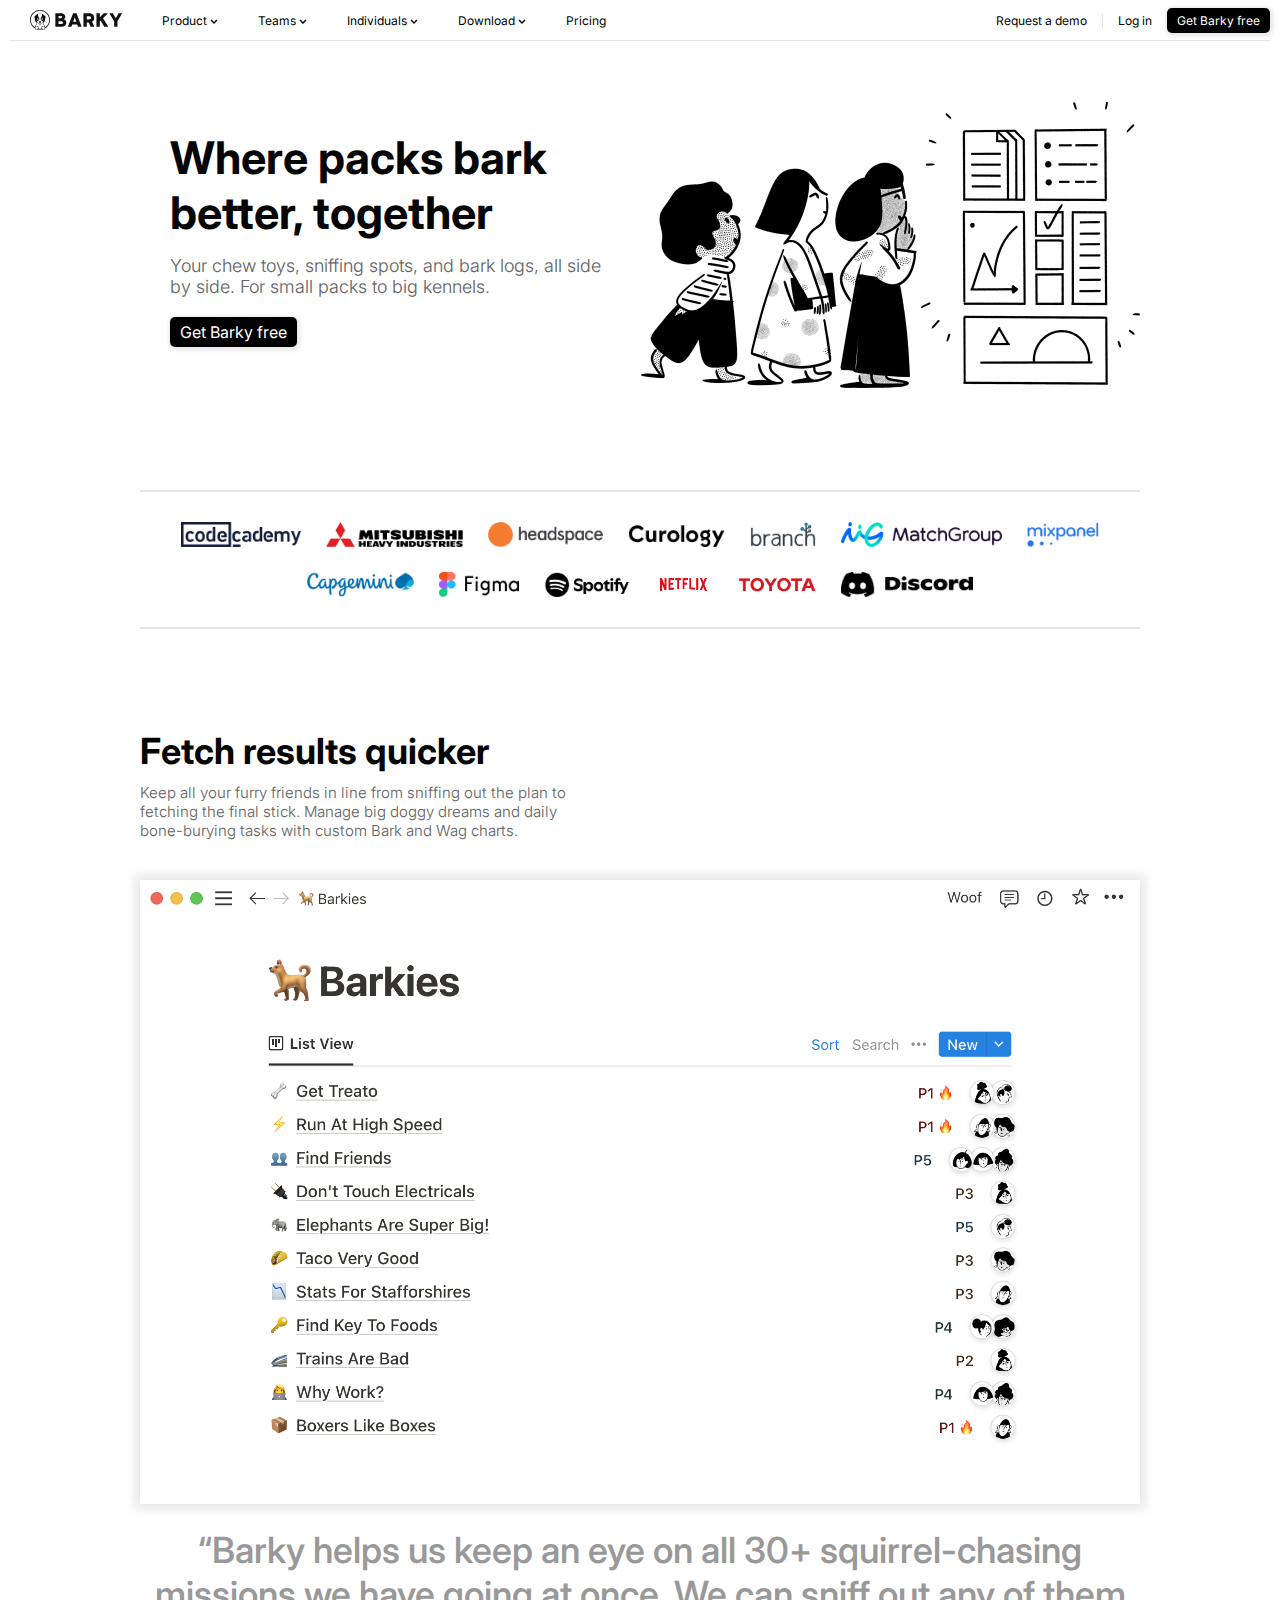
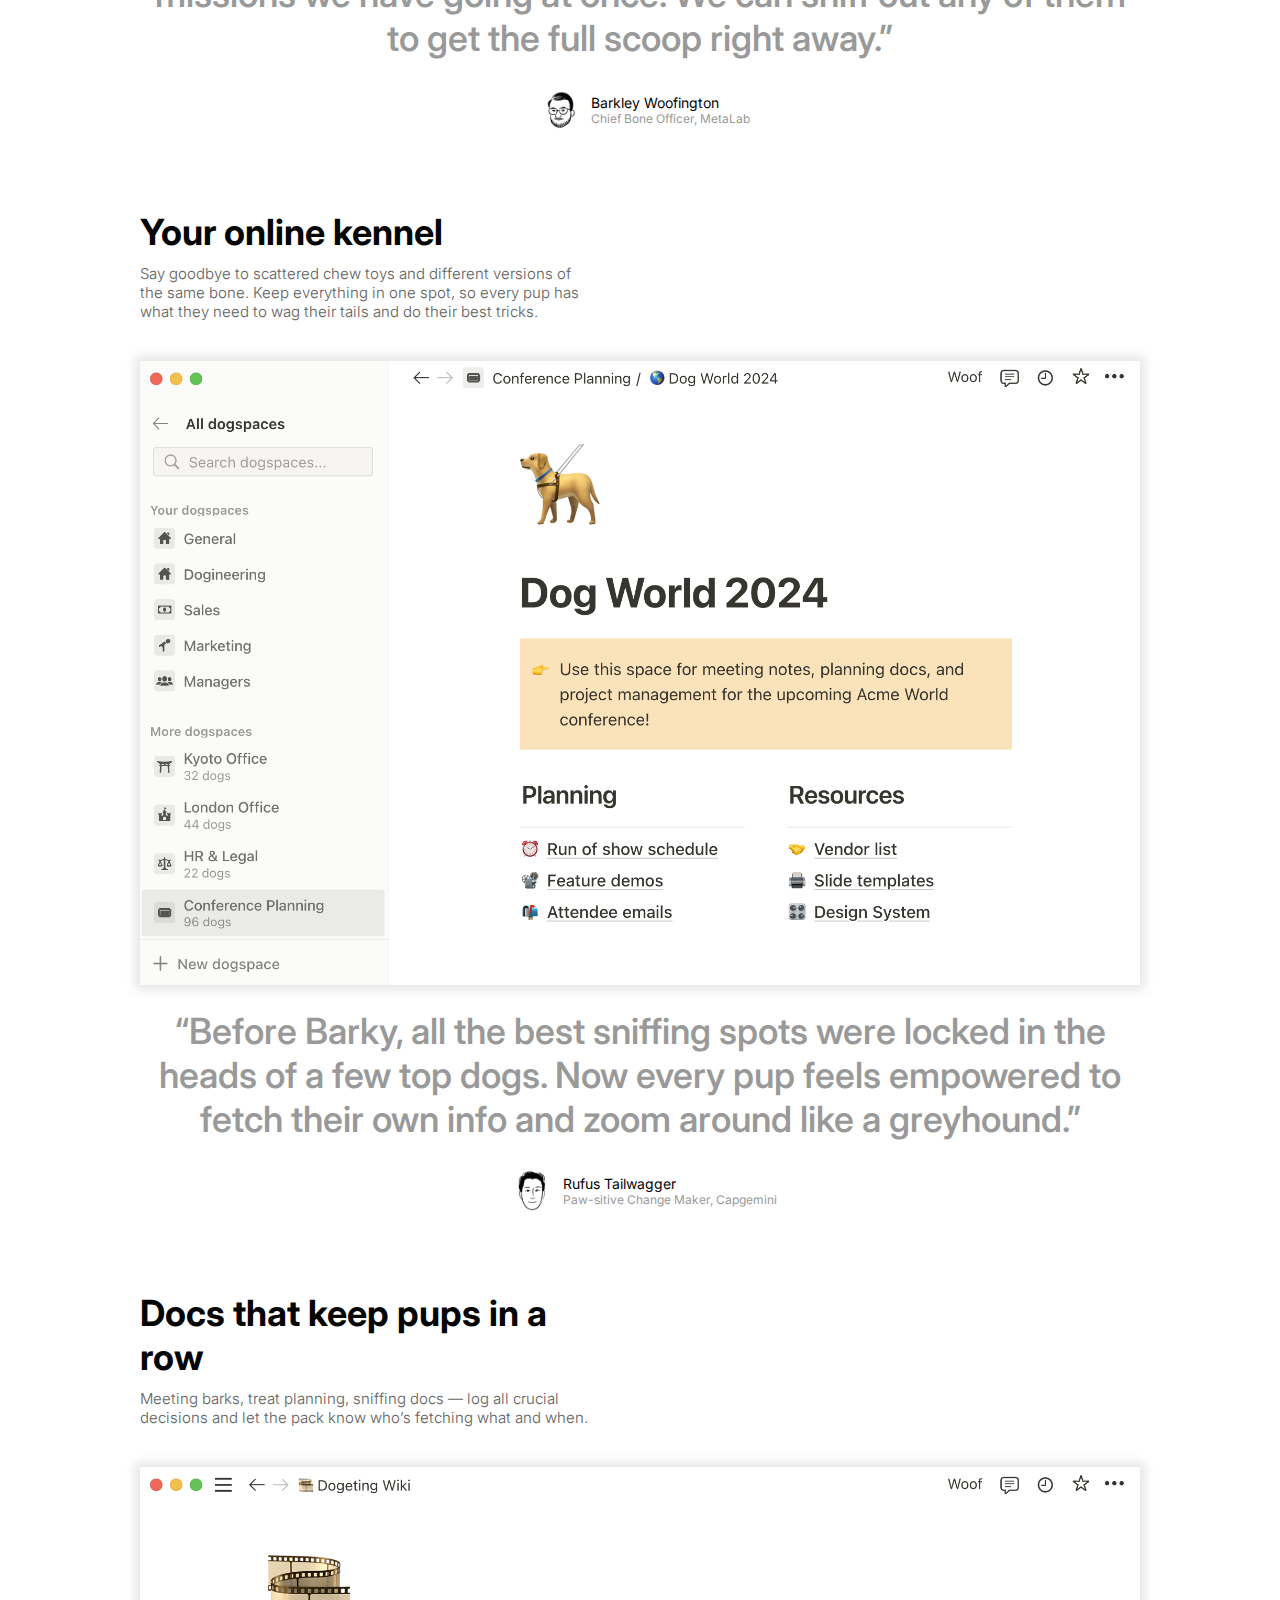
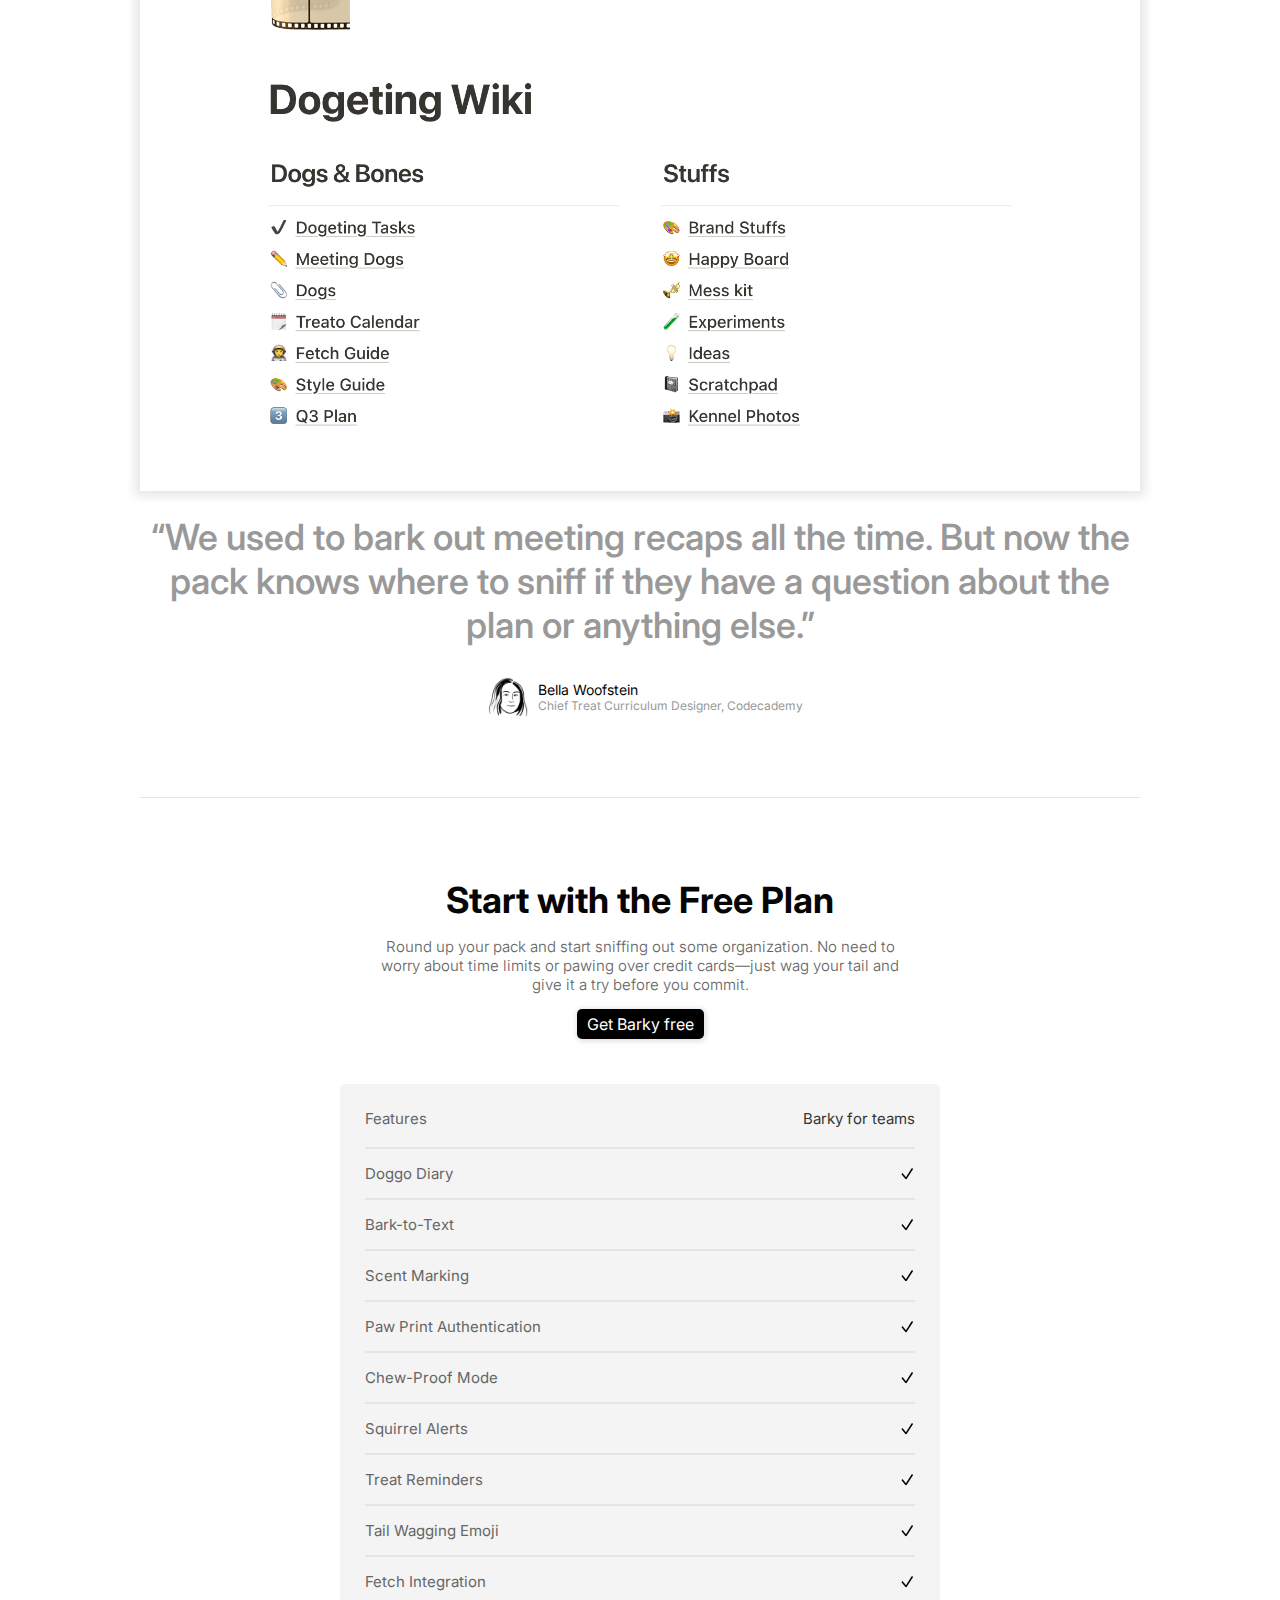
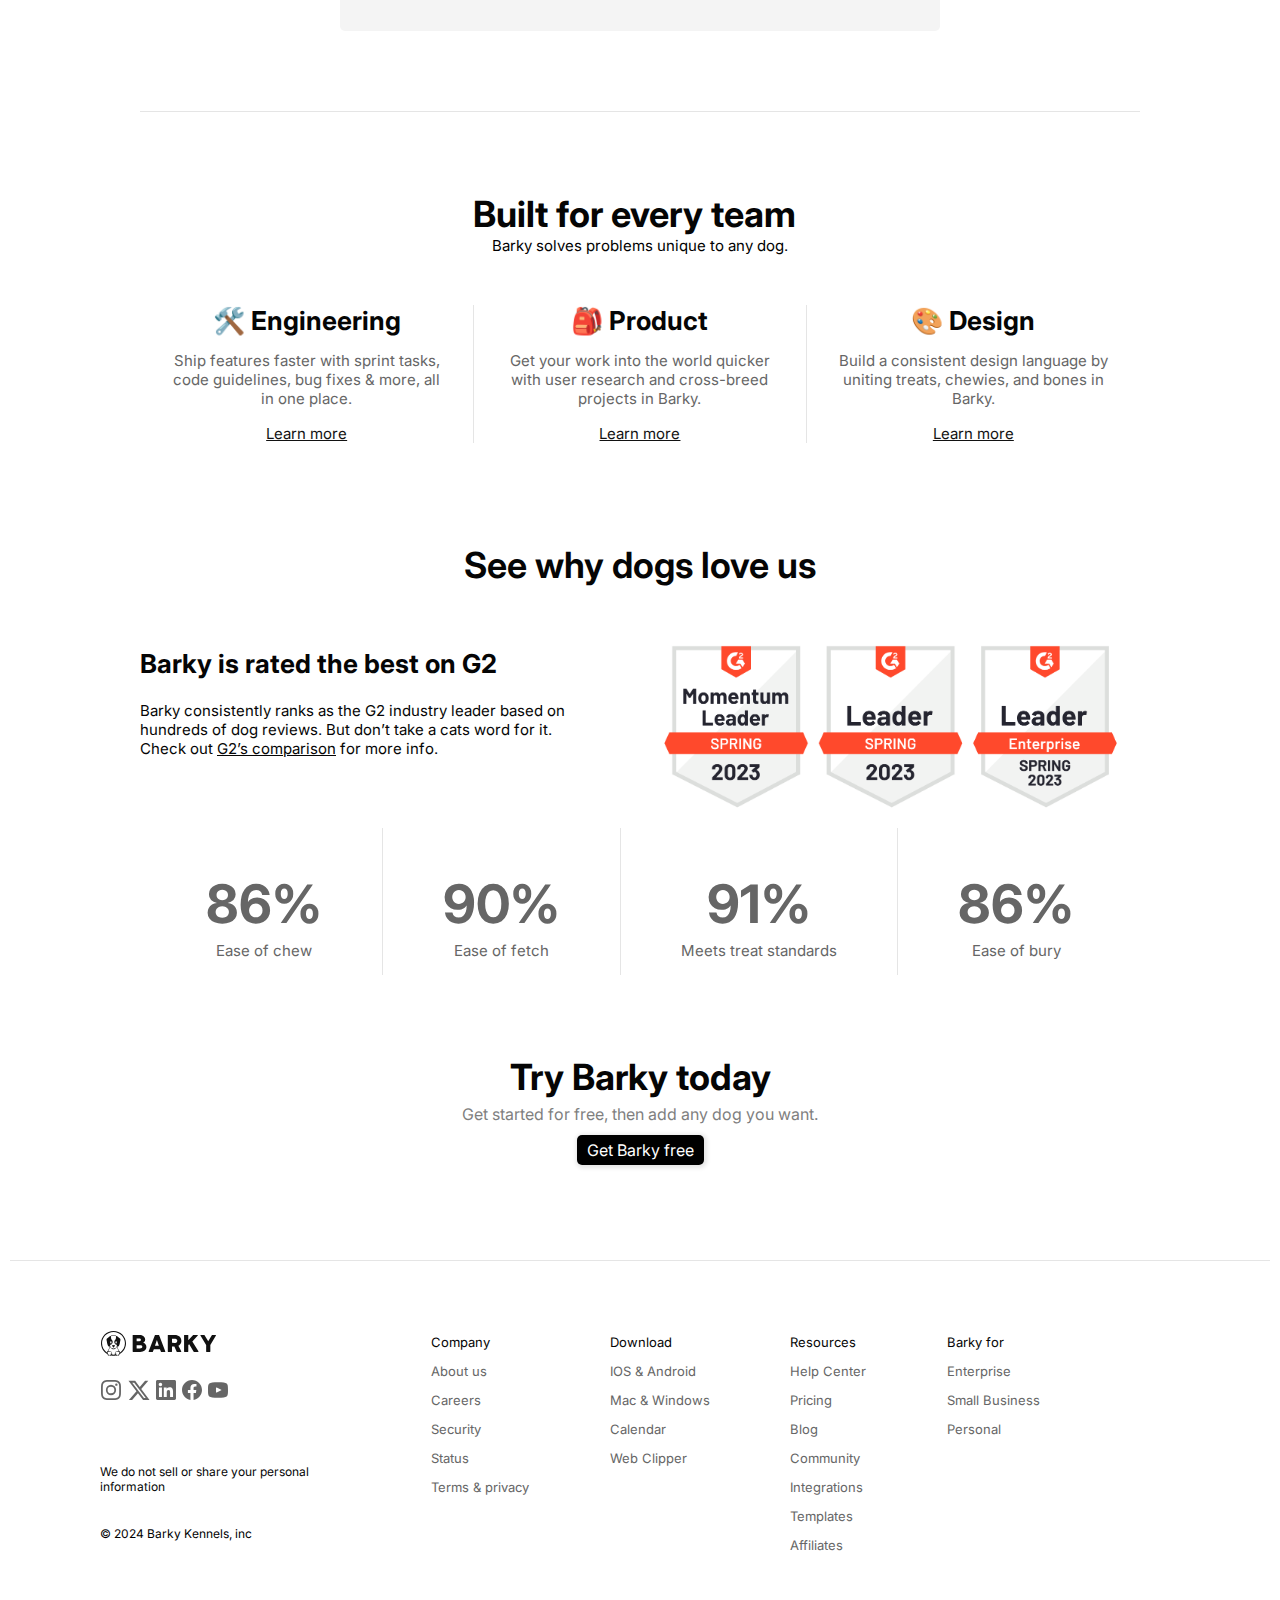
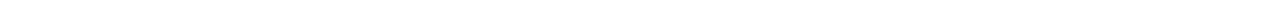
==== commit 9797ef9f: "start på media" ====
--- a/index.html
+++ b/index.html
@@ -24,13 +24,14 @@
                 <a class="knapp" href="#">Log in</a>
                 <a href="#" class="buttom">Get Barky free</a>
             </div>
+            <a id="hamburger" href="#"><img src="material/hamburger.svg" alt="hamburger menu icon"></a>
         </div>
    </header>
    <main>
         <div id="together">
             <div id="ruta1">
-                <h1 class="storlek45 färgA">Where packs bark better, together</h1>
-                <p class="storlek18 weight320 färgD">Your chew toys, sniffing spots, and bark logs, all side by side. For small packs to big kennels.</p>
+                <h1 id="ruta1h" class="storlek45 färgA">Where packs bark better, together</h1>
+                <p id="ruta1p" class="storlek18 weight320 färgD">Your chew toys, sniffing spots, and bark logs, all side by side. For small packs to big kennels.</p>
                 <a href="#" class="buttom">Get Barky free</a>
             </div>
             
@@ -107,49 +108,49 @@
         
         <div id="freeplan">
             <div id="free1">
-                <h2 id="freeh" class="storlek36">Start with the Free Plan</h2>
-                <p id="freep" class="freetext storlek15 weight320">Round up your pack and start sniffing out some organization. No need to worry about time limits or pawing over credit cards—just wag your tail and give it a try before you commit.</p>
+                <h2 id="freeh" class="storlek36 färgA">Start with the Free Plan</h2>
+                <p id="freep" class="färgD storlek15 weight320">Round up your pack and start sniffing out some organization. No need to worry about time limits or pawing over credit cards—just wag your tail and give it a try before you commit.</p>
                 <a href="#" class="buttom">Get Barky free</a>
             </div>
             <div id="rutafree">
                 <div class="rutafree2 storlek15" id="features">
-                    <div class="freetext storlek15">Features</div>
-                    <div class="storlek15">Barky for teams</div>
-                </div>
-                <div class="rutafree2">
-                    <p class="freetext storlek15">Doggo Diary</p>
-                    <img src="material/check.svg" alt="">
-                </div>
-                <div class="rutafree2">
-                    <p class="freetext storlek15">Bark-to-Text</p>
-                    <img src="material/check.svg" alt="">
-                </div>
-                <div class="rutafree2">
-                    <p class="freetext storlek15">Scent Marking</p>
-                    <img src="material/check.svg" alt="">
-                </div>
-                <div class="rutafree2">
-                    <p class="freetext storlek15">Paw Print Authentication</p>
-                    <img src="material/check.svg" alt="">
-                </div>
-                <div class="rutafree2">
-                    <p class="freetext storlek15">Chew-Proof Mode</p>
-                    <img src="material/check.svg" alt="">
-                </div>
-                <div class="rutafree2">
-                    <p class="freetext storlek15">Squirrel Alerts</p>
-                    <img src="material/check.svg" alt="">
-                </div>
-                <div class="rutafree2">
-                    <p class="freetext storlek15">Treat Reminders</p>
-                    <img src="material/check.svg" alt="">
-                </div>
-                <div class="rutafree2">
-                    <p class="freetext storlek15">Tail Wagging Emoji</p>
+                    <div class="färgD storlek15">Features</div>
+                    <div class="storlek15 färgC">Barky for teams</div>
+                </div>
+                <div class="rutafree2">
+                    <p class="färgD storlek15">Doggo Diary</p>
+                    <img src="material/check.svg" alt="">
+                </div>
+                <div class="rutafree2">
+                    <p class="färgD storlek15">Bark-to-Text</p>
+                    <img src="material/check.svg" alt="">
+                </div>
+                <div class="rutafree2">
+                    <p class="färgD storlek15">Scent Marking</p>
+                    <img src="material/check.svg" alt="">
+                </div>
+                <div class="rutafree2">
+                    <p class="färgD storlek15">Paw Print Authentication</p>
+                    <img src="material/check.svg" alt="">
+                </div>
+                <div class="rutafree2">
+                    <p class="färgD storlek15">Chew-Proof Mode</p>
+                    <img src="material/check.svg" alt="">
+                </div>
+                <div class="rutafree2">
+                    <p class="färgD storlek15">Squirrel Alerts</p>
+                    <img src="material/check.svg" alt="">
+                </div>
+                <div class="rutafree2">
+                    <p class="färgD storlek15">Treat Reminders</p>
+                    <img src="material/check.svg" alt="">
+                </div>
+                <div class="rutafree2">
+                    <p class="färgD storlek15">Tail Wagging Emoji</p>
                     <img src="material/check.svg" alt="">
                 </div>
                 <div id="fetch">
-                    <p class="freetext storlek15">Fetch Integration</p>
+                    <p class="färgD storlek15">Fetch Integration</p>
                     <img src="material/check.svg" alt="">
                 </div>
             </div>
@@ -157,33 +158,33 @@
 
         <div id="build-team">
             <div id="build-team1">
-                <h2 class="build-teamh storlek36">Built for every team</h2>
-                <p id="build-teamp" class="storlek15">Barky solves problems unique to any dog.</p>
+                <h2 class="build-teamh färgA storlek36">Built for every team</h2>
+                <p id="build-teamp" class="storlek15 FärgD">Barky solves problems unique to any dog.</p>
             </div>
           
             <div id="del1" class="build-team2">
-                <h2 class="build-teamh storlek26">🛠️ Engineering</h2>
-                <p class="storlek15 weight400">Ship features faster with sprint tasks, code guidelines, bug fixes & more, all in one place.</p>
-                <a class="storlek15 link" href="#">Learn more</a>
+                <h2 class="build-teamh färgA storlek26">🛠️ Engineering</h2>
+                <p class="storlek15 färgD weight400">Ship features faster with sprint tasks, code guidelines, bug fixes & more, all in one place.</p>
+                <a class="storlek15 färgB" href="#">Learn more</a>
             </div>
             <div id="del2" class="build-team2">
-                <h2 class="build-teamh storlek26">🎒 Product</h2>
-                <p class="storlek15 weight400">Get your work into the world quicker with user research and cross-breed projects in Barky.</p>
-                <a class="storlek15 link" href="">Learn more</a>
+                <h2 class="build-teamh färgA storlek26">🎒 Product</h2>
+                <p class="storlek15 färgD weight400">Get your work into the world quicker with user research and cross-breed projects in Barky.</p>
+                <a class="storlek15 färgB" href="">Learn more</a>
             </div>
             <div id="del3" class="build-team2">
-                <h2 class="build-teamh storlek26">🎨 Design</h2>
-                <p class="storlek15 weight400">Build a consistent design language by uniting treats, chewies, and bones in Barky.</p>
-                <a class="storlek15 link" href="">Learn more</a>
+                <h2 class="build-teamh färgA storlek26">🎨 Design</h2>
+                <p class="storlek15 färgD weight400">Build a consistent design language by uniting treats, chewies, and bones in Barky.</p>
+                <a class="storlek15 färgB" href="">Learn more</a>
             </div>
         </div>
 
         <div>
-            <div id="doglove" class="storlek36  weight650">See why dogs love us</div>
+            <div id="doglove" class="storlek36 färgA weight650">See why dogs love us</div>
             <div id="rated">
                 <div>
-                    <h2 class="storlek26">Barky is rated the best on G2</h2>
-                    <p class="storlek15">Barky consistently ranks as the G2 industry leader based on hundreds of dog reviews. But don’t take a cats word for it. Check out <a class="link" href="#">G2’s comparison</a> for more info.</p>
+                    <h2 class="storlek26 färgA">Barky is rated the best on G2</h2>
+                    <p class="storlek15 färgA">Barky consistently ranks as the G2 industry leader based on hundreds of dog reviews. But don’t take a cats word for it. Check out <a class="färgA" href="#">G2’s comparison</a> for more info.</p>
                 </div>
                 
                 <img src="material/badges.png" alt="" id="badges">
@@ -191,29 +192,29 @@
 
             <div id="procent">
                 <div class="pro">
-                    <h2 class="procent1 storlek53">86%</h2>
-                    <p class="procent2 storlek15">Ease of chew</p>
+                    <h2 class="procent1 färgD storlek53">86%</h2>
+                    <p class="procent2 färgD storlek15">Ease of chew</p>
                 </div>
                
                 <div class="pro">
-                    <h2 class="procent1 storlek53">90%</h2>
-                    <p class="procent2 storlek15">Ease of fetch</p>
+                    <h2 class="procent1 färgD storlek53">90%</h2>
+                    <p class="procent2 färgD storlek15">Ease of fetch</p>
                 </div>
                
                 <div class="pro">
-                    <h2 class="procent1 storlek53">91%</h2>
-                    <p class="procent2 storlek15">Meets treat standards</p>
+                    <h2 class="procent1 färgD storlek53">91%</h2>
+                    <p class="procent2 färgD storlek15">Meets treat standards</p>
                 </div>
                 
                 <div id="pro1">
-                    <h2 class="procent1 storlek53">86%</h2>
-                    <p class="procent2 storlek15">Ease of bury</p>
+                    <h2 class="procent1 färgD storlek53">86%</h2>
+                    <p class="procent2 färgD storlek15">Ease of bury</p>
                 </div>
             </div>
            
             <div id="barky">
-                <h2 class="procent1 storlek36">Try Barky today</h2>
-                <p class="procent2 freetext">Get started for free, then add any dog you want.</p>
+                <h2 class="procent1 färgA storlek36">Try Barky today</h2>
+                <p class="procent2 färgE freetext">Get started for free, then add any dog you want.</p>
                 <a href="#" class="buttom">Get Barky free</a>
             </div>
         </div>
@@ -231,40 +232,40 @@
                     <img src="material/share-05.svg" alt="">
                 </div>
                 <div id="textbarky" class="storlek12">
-                    <p id="textbarky1">We do not sell or share your personal information</p>
-                    <p>&#169 2024 Barky Kennels, inc</p>
-                </div>
-            </div>
-            <div class="storlek13">
-                <p>Company</p>
-                <p class="freetext">About us</p>
-                <p class="freetext">Careers</p>
-                <p class="freetext">Security</p>
-                <p class="freetext">Status</p>
-                <p class="freetext">Terms & privacy</p>
-            </div>
-            <div class="storlek13">
-                <p>Download</p>
-                <p class="freetext">IOS & Android</p>
-                <p class="freetext">Mac & Windows</p>
-                <p class="freetext">Calendar</p>
-                <p class="freetext">Web Clipper</p>
-            </div>
-            <div class="storlek13">
-                <p>Resources</p>
-                <p class="freetext">Help Center</p>
-                <p class="freetext">Pricing</p>
-                <p class="freetext">Blog</p>
-                <p class="freetext">Community</p>
-                <p class="freetext">Integrations</p>
-                <p class="freetext">Templates</p>
-                <p class="freetext">Affiliates</p>
-            </div>
-            <div class="storlek13">
-                <p>Barky for</p>
-                <p class="freetext">Enterprise</p>
-                <p class="freetext">Small Business</p>
-                <p class="freetext">Personal</p>
+                    <p id="textbarky1" class="färgA">We do not sell or share your personal information</p>
+                    <p class="FärgA">&#169 2024 Barky Kennels, inc</p>
+                </div>
+            </div>
+            <div class="storlek13">
+                <p class="färgA">Company</p>
+                <p class="färgD">About us</p>
+                <p class="färgD">Careers</p>
+                <p class="färgD">Security</p>
+                <p class="färgD">Status</p>
+                <p class="färgD">Terms & privacy</p>
+            </div>
+            <div class="storlek13">
+                <p class="färgA">Download</p>
+                <p class="färgD">IOS & Android</p>
+                <p class="färgD">Mac & Windows</p>
+                <p class="färgD">Calendar</p>
+                <p class="färgD">Web Clipper</p>
+            </div>
+            <div class="storlek13">
+                <p class="färgA">Resources</p>
+                <p class="färgD">Help Center</p>
+                <p class="färgD">Pricing</p>
+                <p class="färgD">Blog</p>
+                <p class="färgD">Community</p>
+                <p class="färgD">Integrations</p>
+                <p class="färgD">Templates</p>
+                <p class="färgD">Affiliates</p>
+            </div>
+            <div class="storlek13">
+                <p class="färgA">Barky for</p>
+                <p class="färgD">Enterprise</p>
+                <p class="färgD">Small Business</p>
+                <p class="färgD">Personal</p>
             </div>
         </div>
     </footer>
--- a/index.css
+++ b/index.css
@@ -20,9 +20,7 @@
     position: fixed;
     top: 0;
     right: 0;
-    left: 0;
-
-    
+    left: 0; 
 }
 
 #logga{
@@ -54,6 +52,11 @@
     align-items: center;
 }
 
+#hamburger{
+    display: none;
+    width: 20px;
+}
+
 #linjal{
     height: 15px;
     border-right: 1px solid #e5e5e5;
@@ -67,7 +70,7 @@
     padding: 5px 10px;
     border-radius: 5px;
 
-    box-shadow: rgba(0, 0, 0, 0.1);
+    box-shadow: 1px 1px 4px 2px rgba(0, 0, 0, 0.1);
 }
 
 a.buttom:hover{
@@ -97,8 +100,17 @@
 
 #ruta1{
     padding: 30px;
-}
-
+    max-width: 510px;
+}
+
+#ruta1h{
+    margin: 0;
+}
+
+#ruta1p{
+    margin-top: 15px;
+    margin-bottom: 25px;
+}
 #togetherbild{
     max-width: 500px;
 }
@@ -174,7 +186,7 @@
     max-width: 600px;
     margin: 0 auto;
 
-   padding-top: 30px;
+    padding-top: 30px;
 }
 
 #free1{
@@ -275,9 +287,7 @@
     text-align: center;
 }
 
-.link{
-    color: #050505;
-}
+
 /* NY DIV I MAIN*/
 
 #doglove{
@@ -408,11 +418,6 @@
     color: #f4f4f4;
 }
 
-.färgI{
-    color: #087fe7;
-}
-
-
 .storlek12{
     font-size: 12px;
 }
@@ -459,8 +464,8 @@
     font-weight: 400;
 }
 
-.weight500{
-    font-weight: 500;
+.weight450{
+    font-weight: 450;
 }
 .weight550{
     font-weight: 550;
@@ -470,5 +475,10 @@
     font-weight: 650;
 }
 @media (max-width: 600px){
-
-}+    header{
+        max-width: 600px;
+        box-sizing: border-box;
+    }
+}
+
+
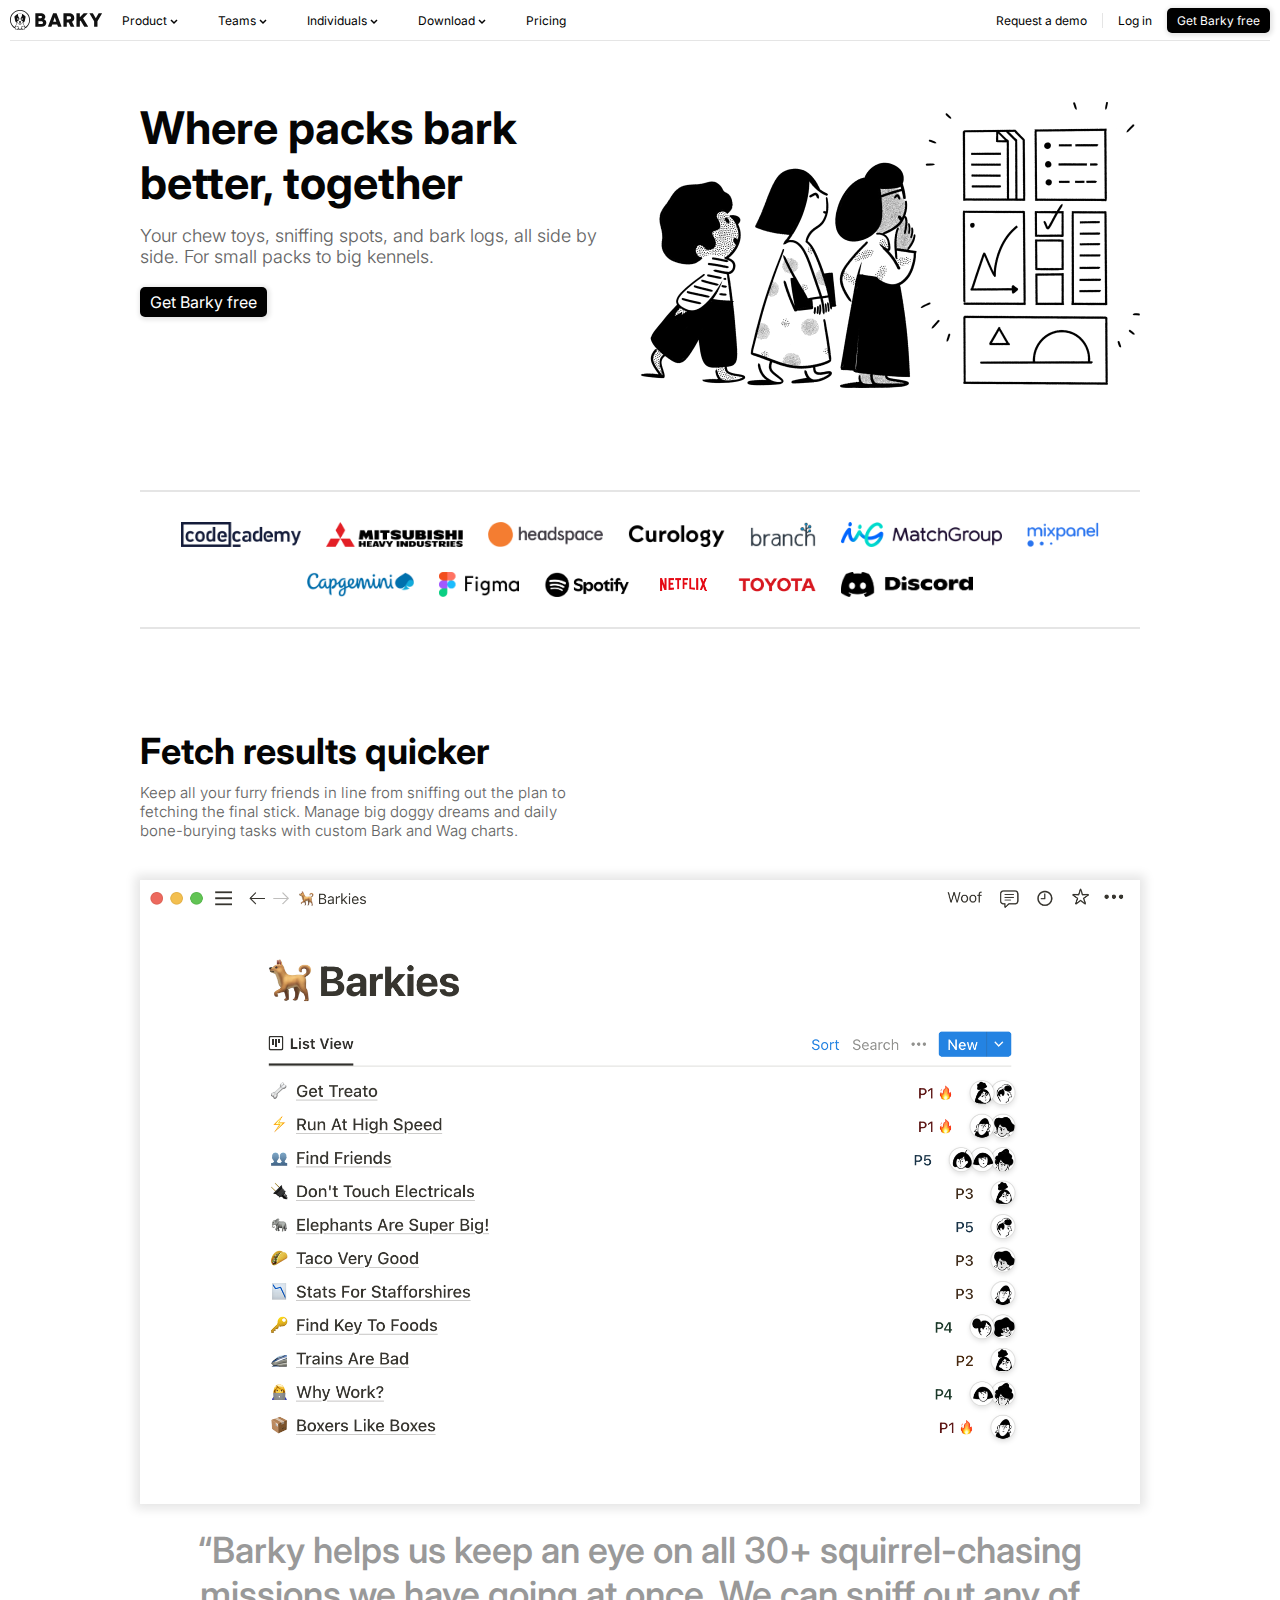
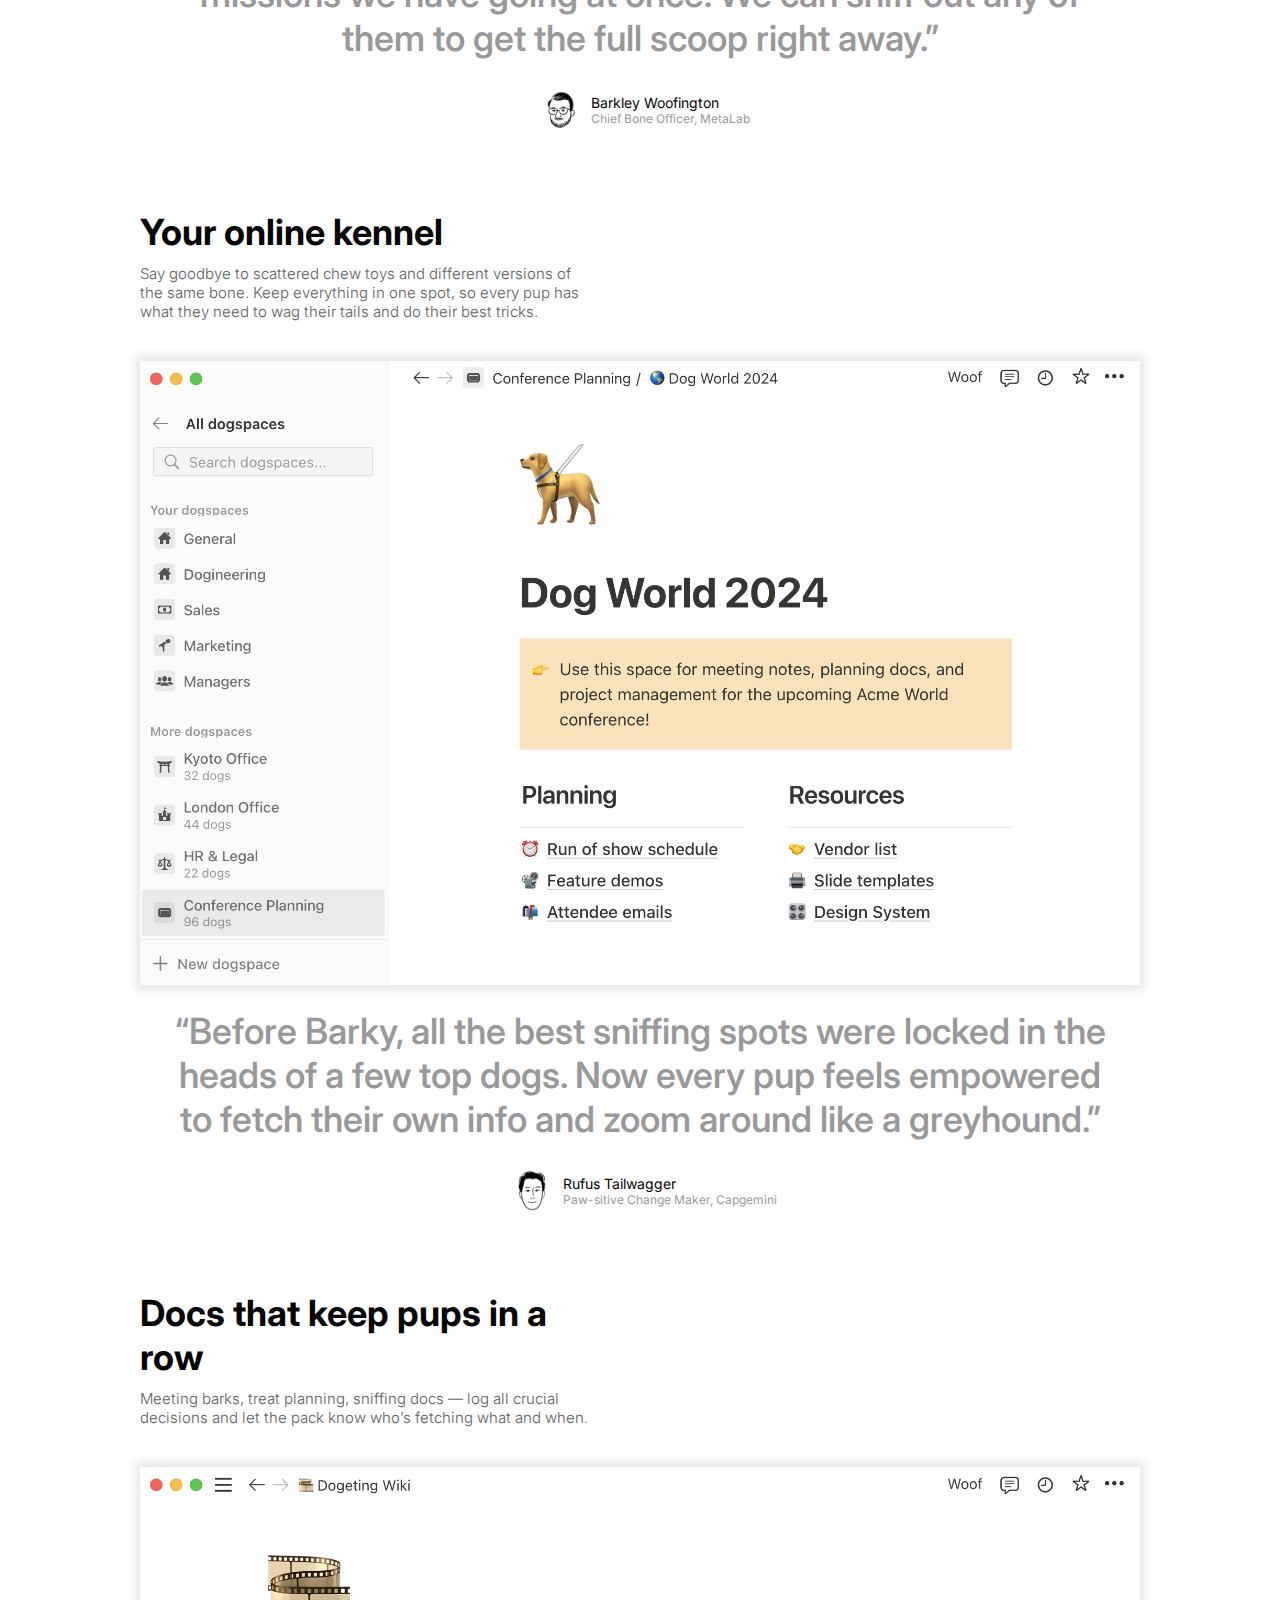
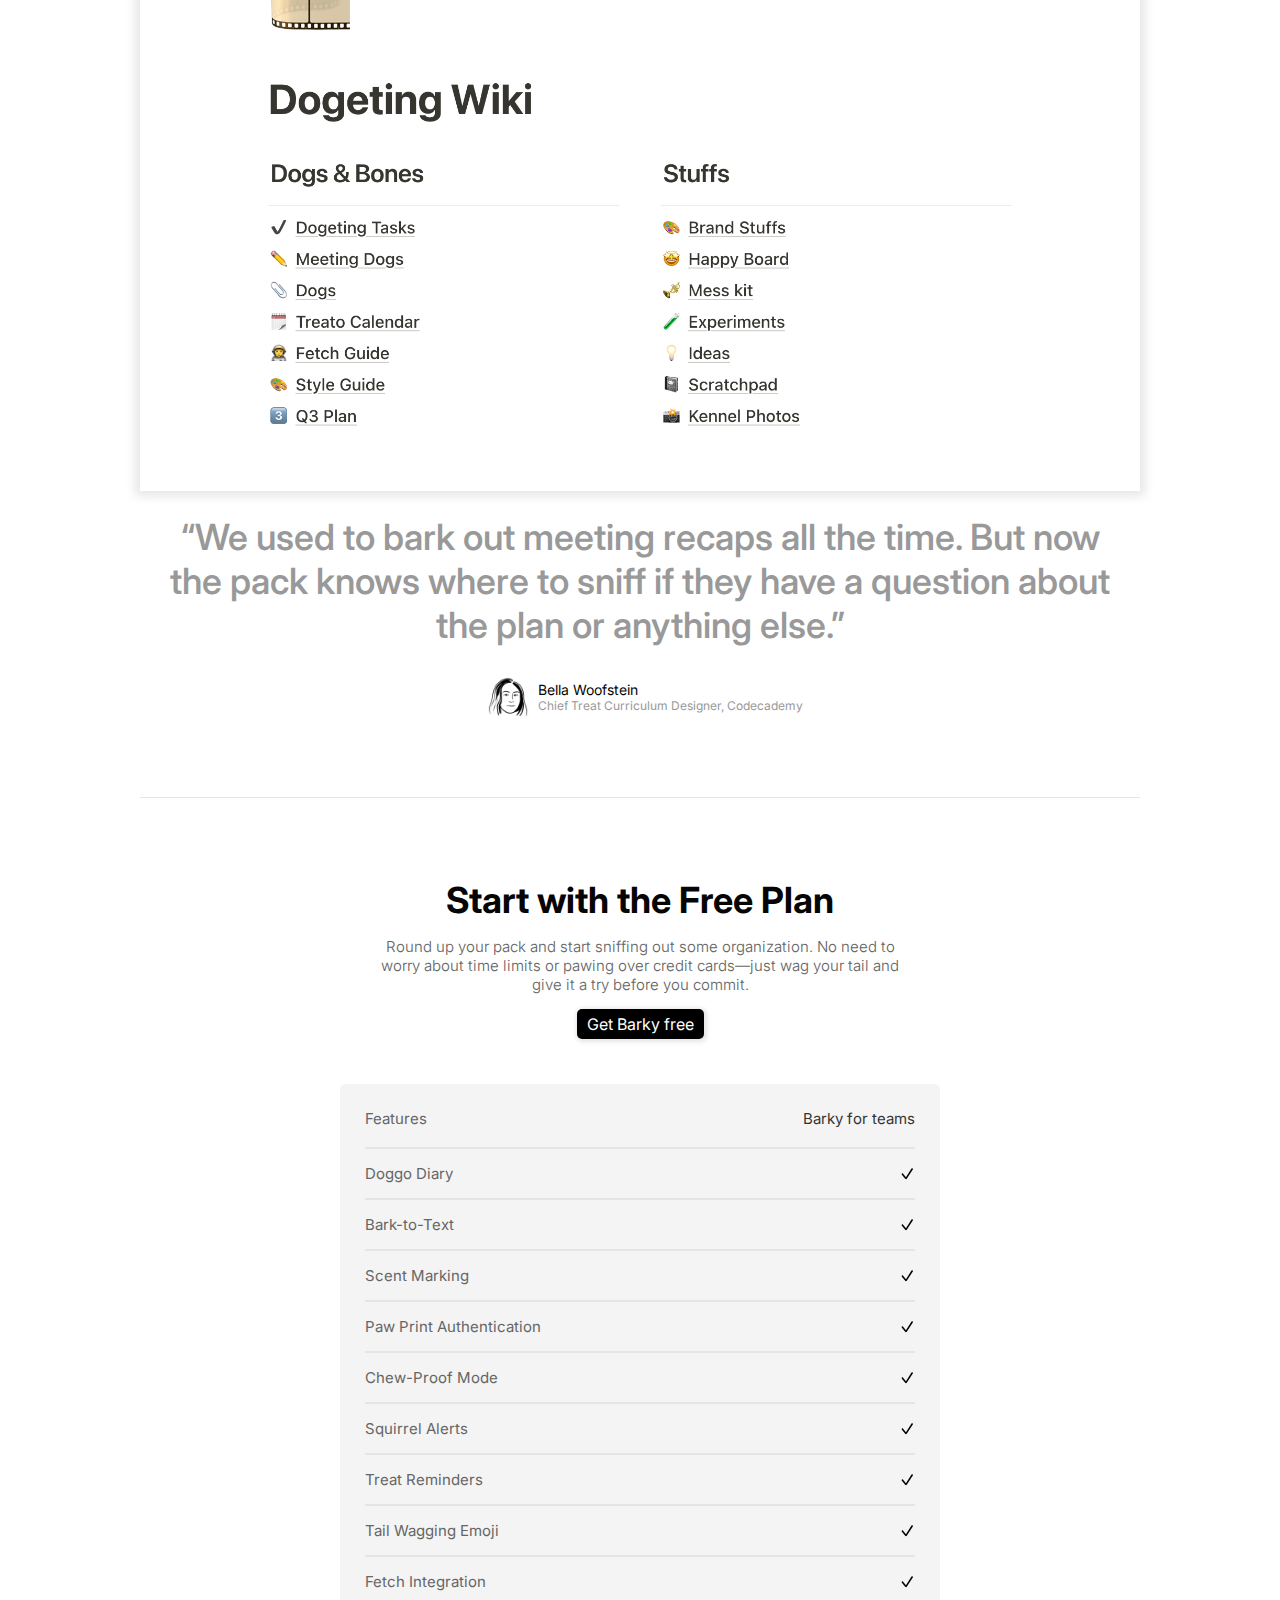
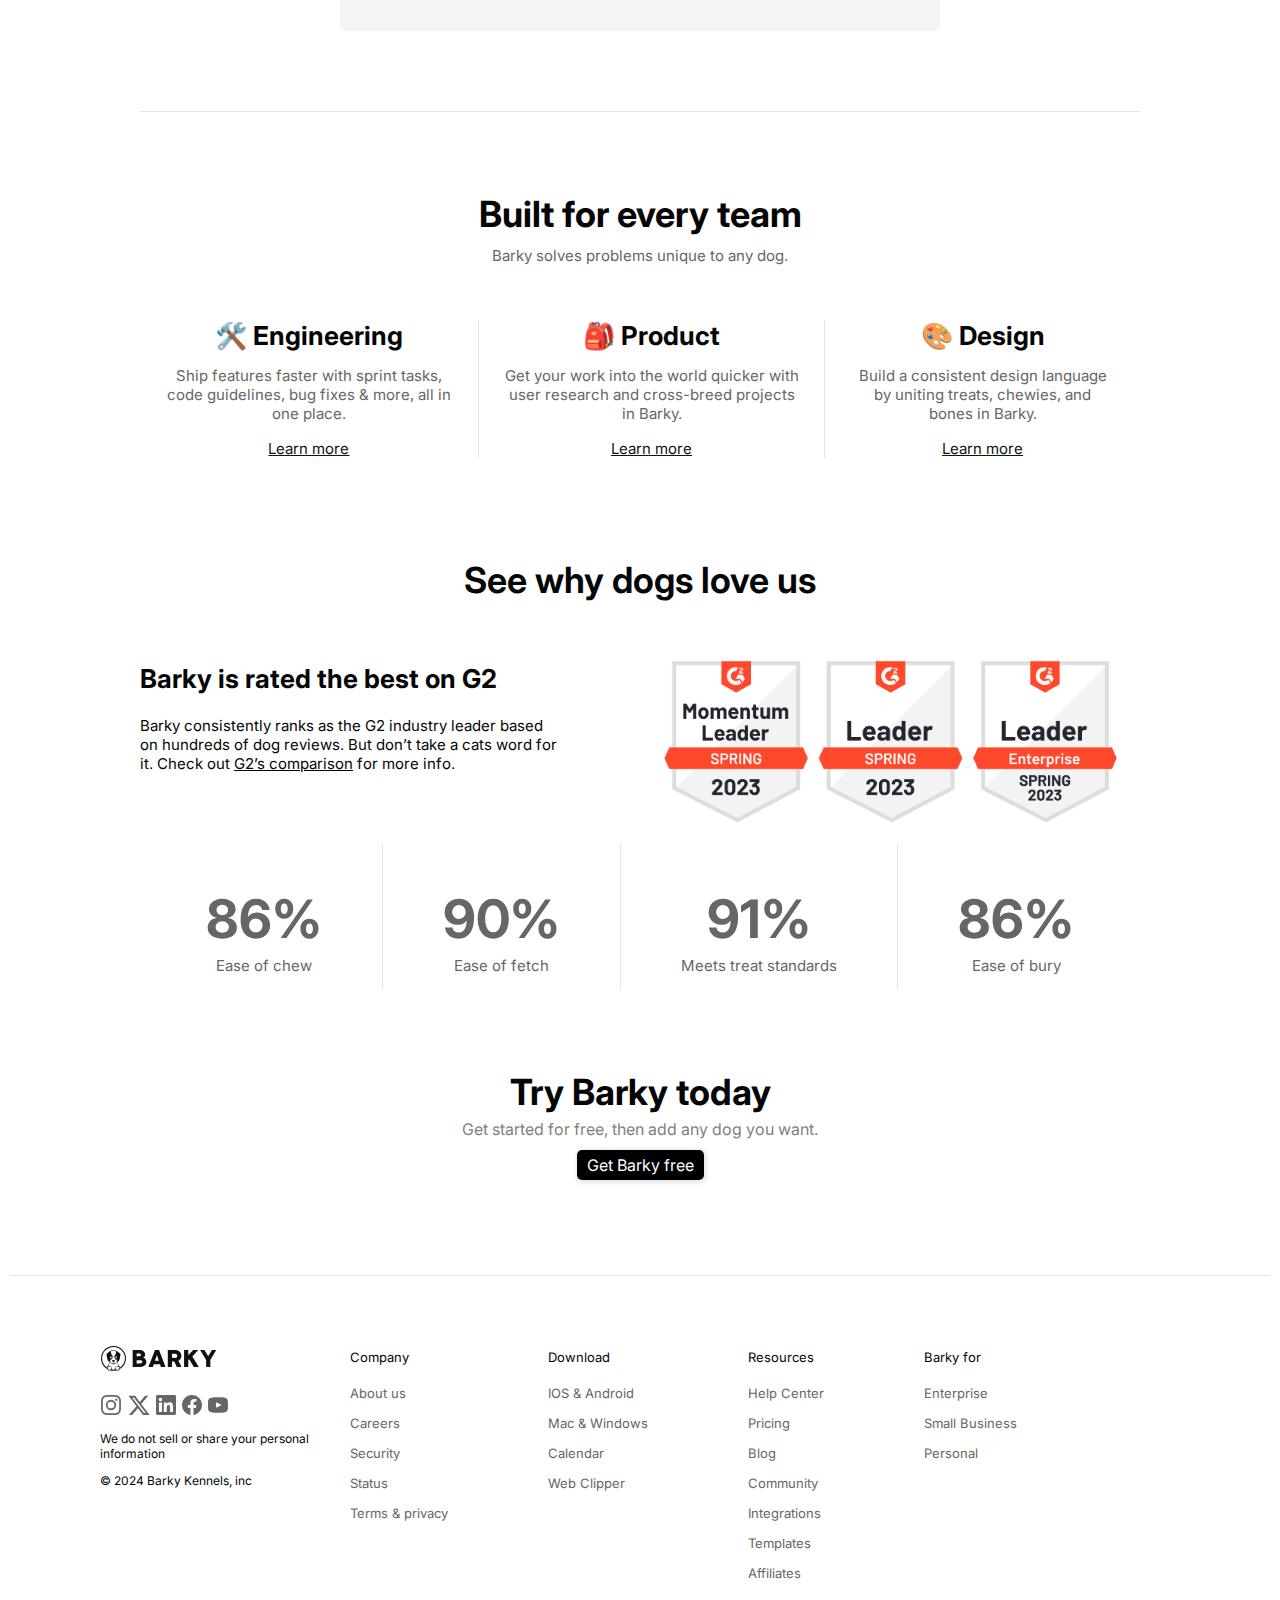
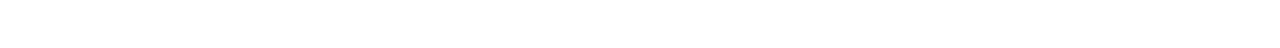
==== commit 23fca9fe: "småfix med att ta bort onödig kod" ====
--- a/index.html
+++ b/index.html
@@ -26,6 +26,8 @@
             </div>
             <a id="hamburger" href="#"><img src="material/hamburger.svg" alt="hamburger menu icon"></a>
         </div>
+
+
    </header>
    <main>
         <div id="together">
@@ -57,13 +59,13 @@
             </div>
         </div>
         
-        <div class="dog-information">
+        <div id="dog-information1" class="dog-information">
             <h2 class="dog-infoh dogs1 färgA storlek36">Fetch results quicker</h2>
             <p class="dog-infop dogs1 färgD storlek15 weight320">Keep all your furry friends in line from sniffing out the plan to fetching the final stick. Manage big doggy dreams and daily bone-burying tasks with custom Bark and Wag charts.</p>
             
             <img src="material/usp-01.png" alt="" class="dogpicture">
             
-            <p class="färgF citat storlek36 weight550">“Barky helps us keep an eye on all 30+ squirrel-chasing missions we have going at once. We can sniff out any of them to get the full scoop right away.”</p>    
+            <p class="färgF citat storlek36 weight550 dogtext">“Barky helps us keep an eye on all 30+ squirrel-chasing missions we have going at once. We can sniff out any of them to get the full scoop right away.”</p>    
             
             <div class="dogs2">
                 <img src="material/face-01.png" alt="">
@@ -79,7 +81,7 @@
             <p class="dog-infop dogs1 färgD storlek15 weight320">Say goodbye to scattered chew toys and different versions of the same bone. Keep everything in one spot, so every pup has what they need to wag their tails and do their best tricks.</p>            
             <img src="material/usp-02.png" alt="" class="dogpicture">
             
-            <p class="färgF citat storlek36 weight550">“Before Barky, all the best sniffing spots were locked in the heads of a few top dogs. Now every pup feels empowered to fetch their own info and zoom around like a greyhound.”</p>
+            <p class="färgF citat storlek36 weight550 dogtext">“Before Barky, all the best sniffing spots were locked in the heads of a few top dogs. Now every pup feels empowered to fetch their own info and zoom around like a greyhound.”</p>
            
             <div class="dogs2">
                 <img src="material/face-02.png" alt="">
@@ -95,7 +97,7 @@
             <p class="dog-infop dogs1 färgD storlek15 weight320">Meeting barks, treat planning, sniffing docs — log all crucial decisions and let the pack know who’s fetching what and when.</p>            
             <img src="material/usp-03.png" alt="" class="dogpicture">
             
-            <p class="färgF citat storlek36 weight550" >“We used to bark out meeting recaps all the time. But now the pack knows where to sniff if they have a question about the plan or anything else.”</p>
+            <p class="färgF citat storlek36 weight550 dogtext" >“We used to bark out meeting recaps all the time. But now the pack knows where to sniff if they have a question about the plan or anything else.”</p>
             
             <div class="dogs2">
                 <img src="material/face-03.png" alt="">
@@ -159,23 +161,25 @@
         <div id="build-team">
             <div id="build-team1">
                 <h2 class="build-teamh färgA storlek36">Built for every team</h2>
-                <p id="build-teamp" class="storlek15 FärgD">Barky solves problems unique to any dog.</p>
+                <p id="build-teamp" class="färgD storlek15">Barky solves problems unique to any dog.</p>
             </div>
           
-            <div id="del1" class="build-team2">
-                <h2 class="build-teamh färgA storlek26">🛠️ Engineering</h2>
-                <p class="storlek15 färgD weight400">Ship features faster with sprint tasks, code guidelines, bug fixes & more, all in one place.</p>
-                <a class="storlek15 färgB" href="#">Learn more</a>
-            </div>
-            <div id="del2" class="build-team2">
-                <h2 class="build-teamh färgA storlek26">🎒 Product</h2>
-                <p class="storlek15 färgD weight400">Get your work into the world quicker with user research and cross-breed projects in Barky.</p>
-                <a class="storlek15 färgB" href="">Learn more</a>
-            </div>
-            <div id="del3" class="build-team2">
-                <h2 class="build-teamh färgA storlek26">🎨 Design</h2>
-                <p class="storlek15 färgD weight400">Build a consistent design language by uniting treats, chewies, and bones in Barky.</p>
-                <a class="storlek15 färgB" href="">Learn more</a>
+            <div id="build2">
+                <div id="del1">
+                    <h2 class="build-teamh färgA storlek26">🛠️ Engineering</h2>
+                    <p class="storlek15 färgD weight400">Ship features faster with sprint tasks, code guidelines, bug fixes & more, all in one place.</p>
+                    <a class="storlek15 link" href="#">Learn more</a>
+                </div>
+                <div id="del2">
+                    <h2 class="build-teamh färgA storlek26">🎒 Product</h2>
+                     <p class="storlek15 färgD weight400">Get your work into the world quicker with user research and cross-breed projects in Barky.</p>
+                    <a class="storlek15 link" href="">Learn more</a>
+                </div>
+                <div id="del3">
+                    <h2 class="build-teamh färgA storlek26">🎨 Design</h2>
+                    <p class="storlek15 färgD weight400">Build a consistent design language by uniting treats, chewies, and bones in Barky.</p>
+                    <a class="storlek15 link" href="">Learn more</a>
+                </div>
             </div>
         </div>
 
@@ -214,7 +218,7 @@
            
             <div id="barky">
                 <h2 class="procent1 färgA storlek36">Try Barky today</h2>
-                <p class="procent2 färgE freetext">Get started for free, then add any dog you want.</p>
+                <p class="procent2 färgE">Get started for free, then add any dog you want.</p>
                 <a href="#" class="buttom">Get Barky free</a>
             </div>
         </div>
@@ -231,41 +235,45 @@
                     <img src="material/share-04.svg" alt="">
                     <img src="material/share-05.svg" alt="">
                 </div>
-                <div id="textbarky" class="storlek12">
-                    <p id="textbarky1" class="färgA">We do not sell or share your personal information</p>
+                <div class="storlek12 textbarky">
+                    <p class="färgA textbarky">We do not sell or share your personal information</p>
                     <p class="FärgA">&#169 2024 Barky Kennels, inc</p>
                 </div>
             </div>
-            <div class="storlek13">
-                <p class="färgA">Company</p>
-                <p class="färgD">About us</p>
-                <p class="färgD">Careers</p>
-                <p class="färgD">Security</p>
-                <p class="färgD">Status</p>
-                <p class="färgD">Terms & privacy</p>
-            </div>
-            <div class="storlek13">
-                <p class="färgA">Download</p>
-                <p class="färgD">IOS & Android</p>
-                <p class="färgD">Mac & Windows</p>
-                <p class="färgD">Calendar</p>
-                <p class="färgD">Web Clipper</p>
-            </div>
-            <div class="storlek13">
-                <p class="färgA">Resources</p>
-                <p class="färgD">Help Center</p>
-                <p class="färgD">Pricing</p>
-                <p class="färgD">Blog</p>
-                <p class="färgD">Community</p>
-                <p class="färgD">Integrations</p>
-                <p class="färgD">Templates</p>
-                <p class="färgD">Affiliates</p>
-            </div>
-            <div class="storlek13">
-                <p class="färgA">Barky for</p>
-                <p class="färgD">Enterprise</p>
-                <p class="färgD">Small Business</p>
-                <p class="färgD">Personal</p>
+
+            <div id="footer2">
+                <div id="fot1" class="storlek13">
+                    <p class="färgA">Company</p>
+                    <a class="färgD" href="#">About us</a>
+                    <a class="färgD" href="#">Careers</a>
+                    <a class="färgD" href="#">Security</a>
+                    <a class="färgD" href="#">Status</a>
+                    <a class="färgD" href="#">Terms & privacy</a>
+                </div>
+                <div id="fot2" class="storlek13">
+                    <p class="färgA">Download</p>
+                    <a class="färgD" href="#">IOS & Android</a>
+                    <a class="färgD" href="#">Mac & Windows</a>
+                    <a class="färgD" href="#">Calendar</a>
+                    <a class="färgD" href="#">Web Clipper</a>
+                </div>
+                <div id="fot3" class="storlek13">
+                    <p class="färgA">Resources</p>
+                    <a class="färgD" href="#">Help Center</a>
+                    <a class="färgD" href="#">Pricing</a>
+                    <a class="färgD" href="#">Blog</a>
+                    <a class="färgD" href="#">Community</a>
+                    <a class="färgD" href="#">Integrations</a>
+                    <a class="färgD" href="#">Templates</a>
+                    <a class="färgD" href="#">Affiliates</a>
+                   
+                </div>
+                <div id="fot4" class="storlek13">
+                    <p class="färgA">Barky for</p>
+                    <a class="färgD" href="#">Enterprise</a>
+                    <a class="färgD" href="#">Small Business</a>
+                    <a class="färgD" href="#">Personal</a>
+                </div>
             </div>
         </div>
     </footer>
--- a/index.css
+++ b/index.css
@@ -26,7 +26,6 @@
 #logga{
     height: 20px;
     padding: 10px 0;
-    margin: 0 20px;
 }
 
 #container {
@@ -83,7 +82,7 @@
 
 .knapp:hover{
     background-color: #e5e5e5;
-    border-radius: 7px;
+    border-radius: 5px;
 }
 
 /* NY DIV I MAIN*/
@@ -99,7 +98,6 @@
 }
 
 #ruta1{
-    padding: 30px;
     max-width: 510px;
 }
 
@@ -158,10 +156,8 @@
     display: flex;
     justify-content: center;
     align-items: center;
-    
-    width: 33%;
+  
     margin: 30px auto 80px;
-    font-size: 20px;
 }
 
 .dogs3{
@@ -170,7 +166,13 @@
 .citat{
     margin: 20px auto;
     text-align: center;
-}
+    
+}
+
+.dogtext{
+    padding: 0 20px;
+}
+
 .dogs2 img{
     height: 40px;
     margin: 0 10px;
@@ -234,74 +236,72 @@
 
 /* NY DIV I MAIN*/
 
+#build2{
+    display: flex;
+}
+
+
 #build-team{
-    display: grid;
-    grid-template-columns: repeat(3, 1fr);
-    grid-template-rows: auto auto;
     margin-top: 80px;
     border-top: 1px solid #e5e5e5;
 }
 
 #build-team1{
-    grid-column: 2 / 3;
+    display: flex;
+    flex-direction: column;
+    align-items: center;
     margin: 80px 0px 50px;
 }
+
 
 .build-teamh{
     margin: 0;
 }
 
 #build-teamp{
-    margin: 5px;
-    text-align: center;
-    margin: 0;
+    margin: 10px 0 5px;
+    text-align: center;
 }
 
 #del1{
-    grid-column: 1 / 2;
-    grid-row: 2 / 3;
-
     padding: 0 25px;
-    margin: 0;
+    text-align: center;
+    
 }
 
 #del2{
-    grid-column: 2 / 3;
-    grid-row: 2 / 3;
-
     padding: 0 25px;
-
+    text-align: center;
     border-left: 1px solid #e5e5e5;
     border-right: 1px solid #e5e5e5;
    
 }
 
 #del3{
-    grid-column: 3 / 4;
-    grid-row: 2 / 3;
-
     padding: 0 25px;
-}
-
-.build-team2{
-    text-align: center;
+    text-align: center;
+}
+
+
+.link{
+    color: #121212;
+}
+
+.link:hover{
+    color: #087fe7;
 }
 
 
 /* NY DIV I MAIN*/
 
 #doglove{
-    display: flex;
-    justify-content: center;
-
-    margin-top: 100px;
-    margin-bottom: 40px;
-}
-
+    text-align: center;
+    margin: 100px 0 40px;
+}
 
 #rated{
     display: flex;
-    gap: 60px;
+    gap: 80px;
 }
 
 #ratedrubrik{
@@ -322,6 +322,7 @@
 .pro{
     border-right: 1px solid #e5e5e5;
     padding: 0px 60px;
+    
 }
 
 #pro1{
@@ -354,7 +355,7 @@
     
     
     display: flex;
-    justify-content: space-between;
+    
 }
 
 #footer1{
@@ -373,6 +374,33 @@
     margin-left: 0;
 }
 
+#footer2{
+    display: flex;
+    gap: 100px;
+}
+
+#fot1 a,#fot2 a,#fot3 a,#fot4 a{
+    display: flex;
+    text-decoration: none;
+    padding: 7px 0;
+}
+
+#fot1 a:hover{
+    text-decoration: underline;
+}
+
+#fot2 a:hover{
+    text-decoration: underline;
+}
+
+#fot3 a:hover{
+    text-decoration: underline;
+}
+
+#fot4 a:hover{
+    text-decoration: underline;
+}
+
 #textbarky{
     margin-top: 60px;
 }
@@ -464,9 +492,6 @@
     font-weight: 400;
 }
 
-.weight450{
-    font-weight: 450;
-}
 .weight550{
     font-weight: 550;
 }
@@ -476,9 +501,124 @@
 }
 @media (max-width: 600px){
     header{
-        max-width: 600px;
-        box-sizing: border-box;
-    }
-}
-
-
+        max-width: 580px;
+        border-bottom: none;
+        position: static;
+    }
+    
+    div#left{
+        display: none;
+    }
+
+    div#right{
+        display: none;
+    }
+    
+    #hamburger{
+        display: block;
+        margin: 10px 10px 0 auto;
+    }
+
+    #hamburger:hover{
+        background-color: #999999;
+    }
+    
+    #logga{
+        margin: 5px 0 0 10px;
+    }
+    
+    main{
+        max-width: 540px;
+    }
+
+    #together{
+        display: flex;
+        flex-direction: column-reverse;
+        align-items: center;
+        text-align: center;
+    }
+
+    #ruta1{
+        margin-top: 10px;
+    }
+
+    .dogpicture{
+        width: 540px;
+    }
+
+    .dogtext{
+        font-size: 26px;
+        margin-top: 40px;
+    }
+
+    .dog-information{
+        text-align: center;
+        margin: 0 auto;
+    }
+    
+    .dog-infoh{
+        max-width: 540px;
+    }
+
+    .dog-infop{
+        max-width: 540px;
+    }
+    
+    #build2{
+        display: flex;
+        flex-direction: column;
+    }
+
+    .build-team2{
+        margin-top: 40px;
+    }
+
+    #del2{
+        border-right: none;
+        border-left: none;
+    }
+
+    #rated{
+        display: flex;
+        flex-direction: column;
+        align-items: center;
+        margin: 0 25px;
+    }
+
+    #procent{
+        display: flex;
+        flex-direction: column;
+    }
+
+    .pro{
+        border-right: none;
+    }
+
+    #footer{
+        display: flex;
+        flex-direction: column;
+        padding-left: 20px;
+        
+    }
+
+    #footer1{
+        display: flex;
+        flex-direction: column;
+        align-items: start;
+
+    }
+
+    #footer2{
+        display: grid; 
+        grid-template-columns: repeat(2, 1fr); 
+        grid-template-rows: repeat(2, auto);
+        gap: 20px; 
+    }
+
+
+
+    .textbarky{
+        margin-top: 15px;
+    }
+
+}
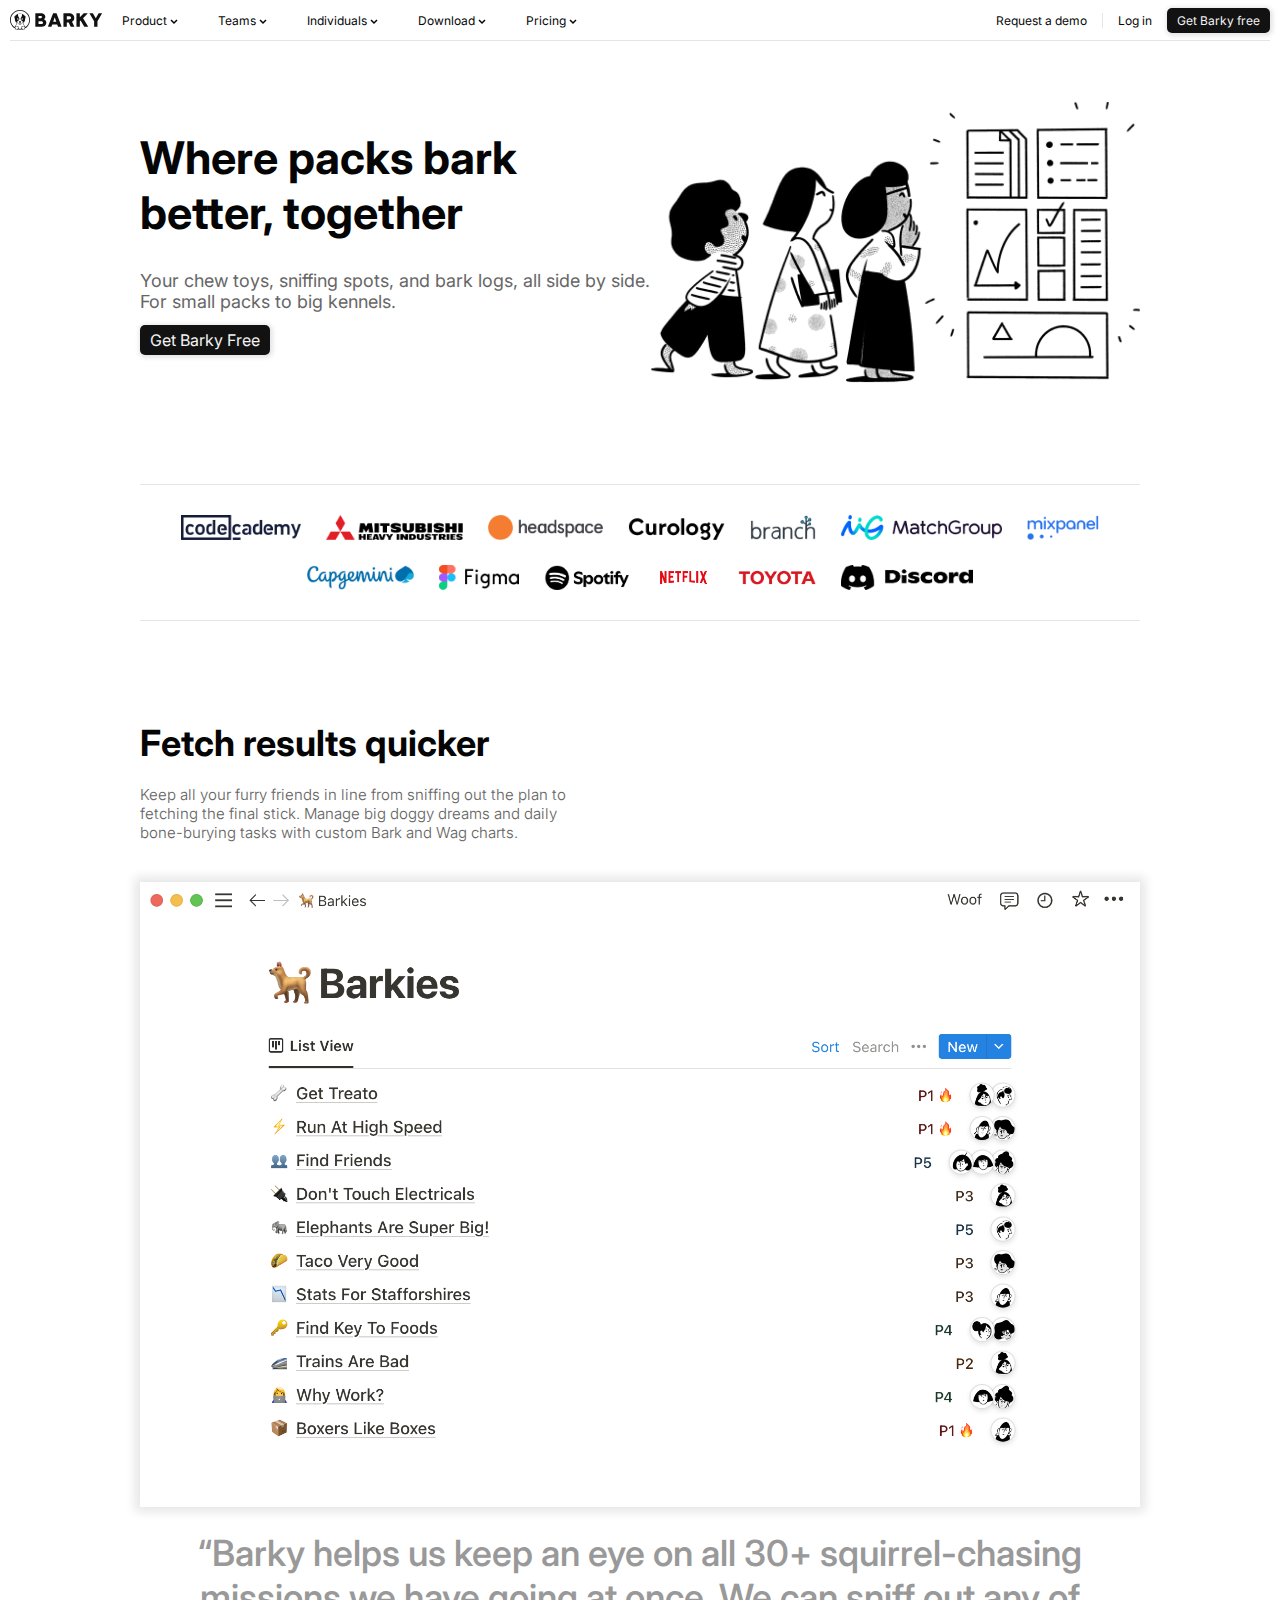
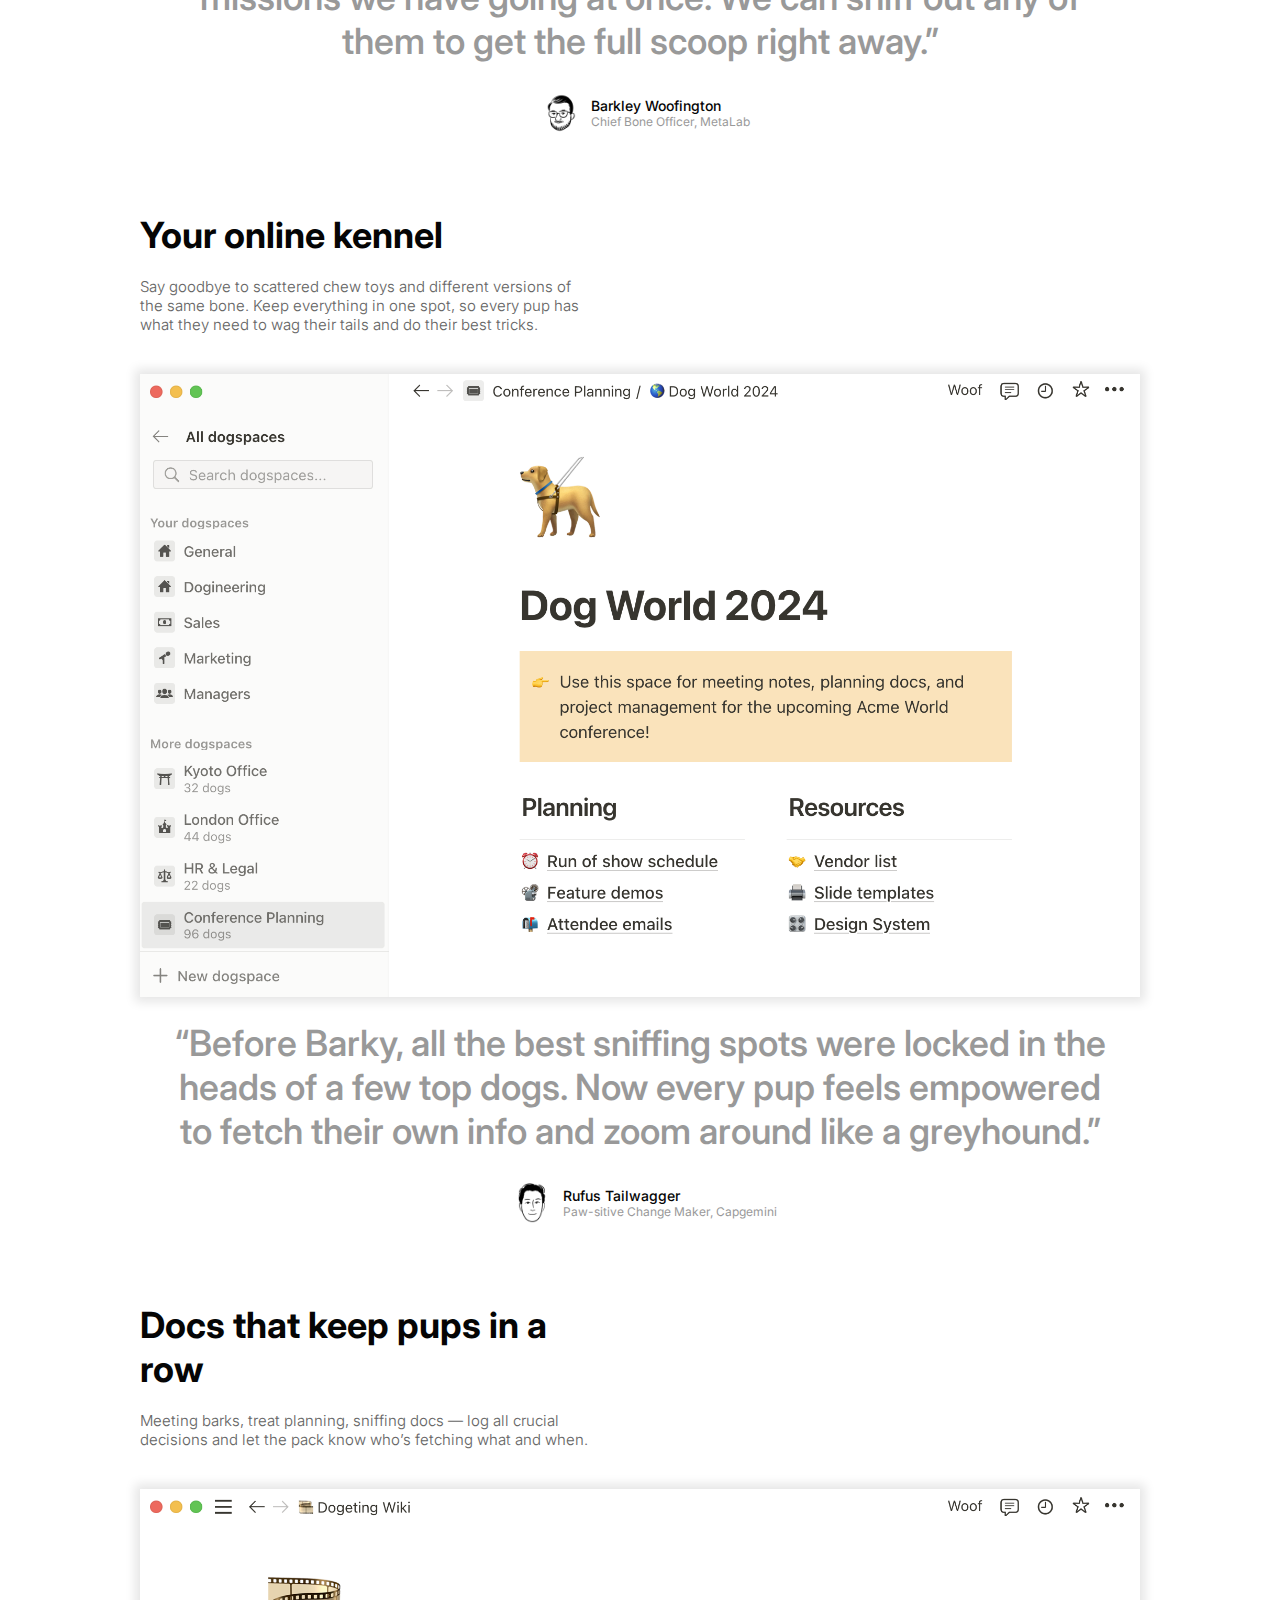
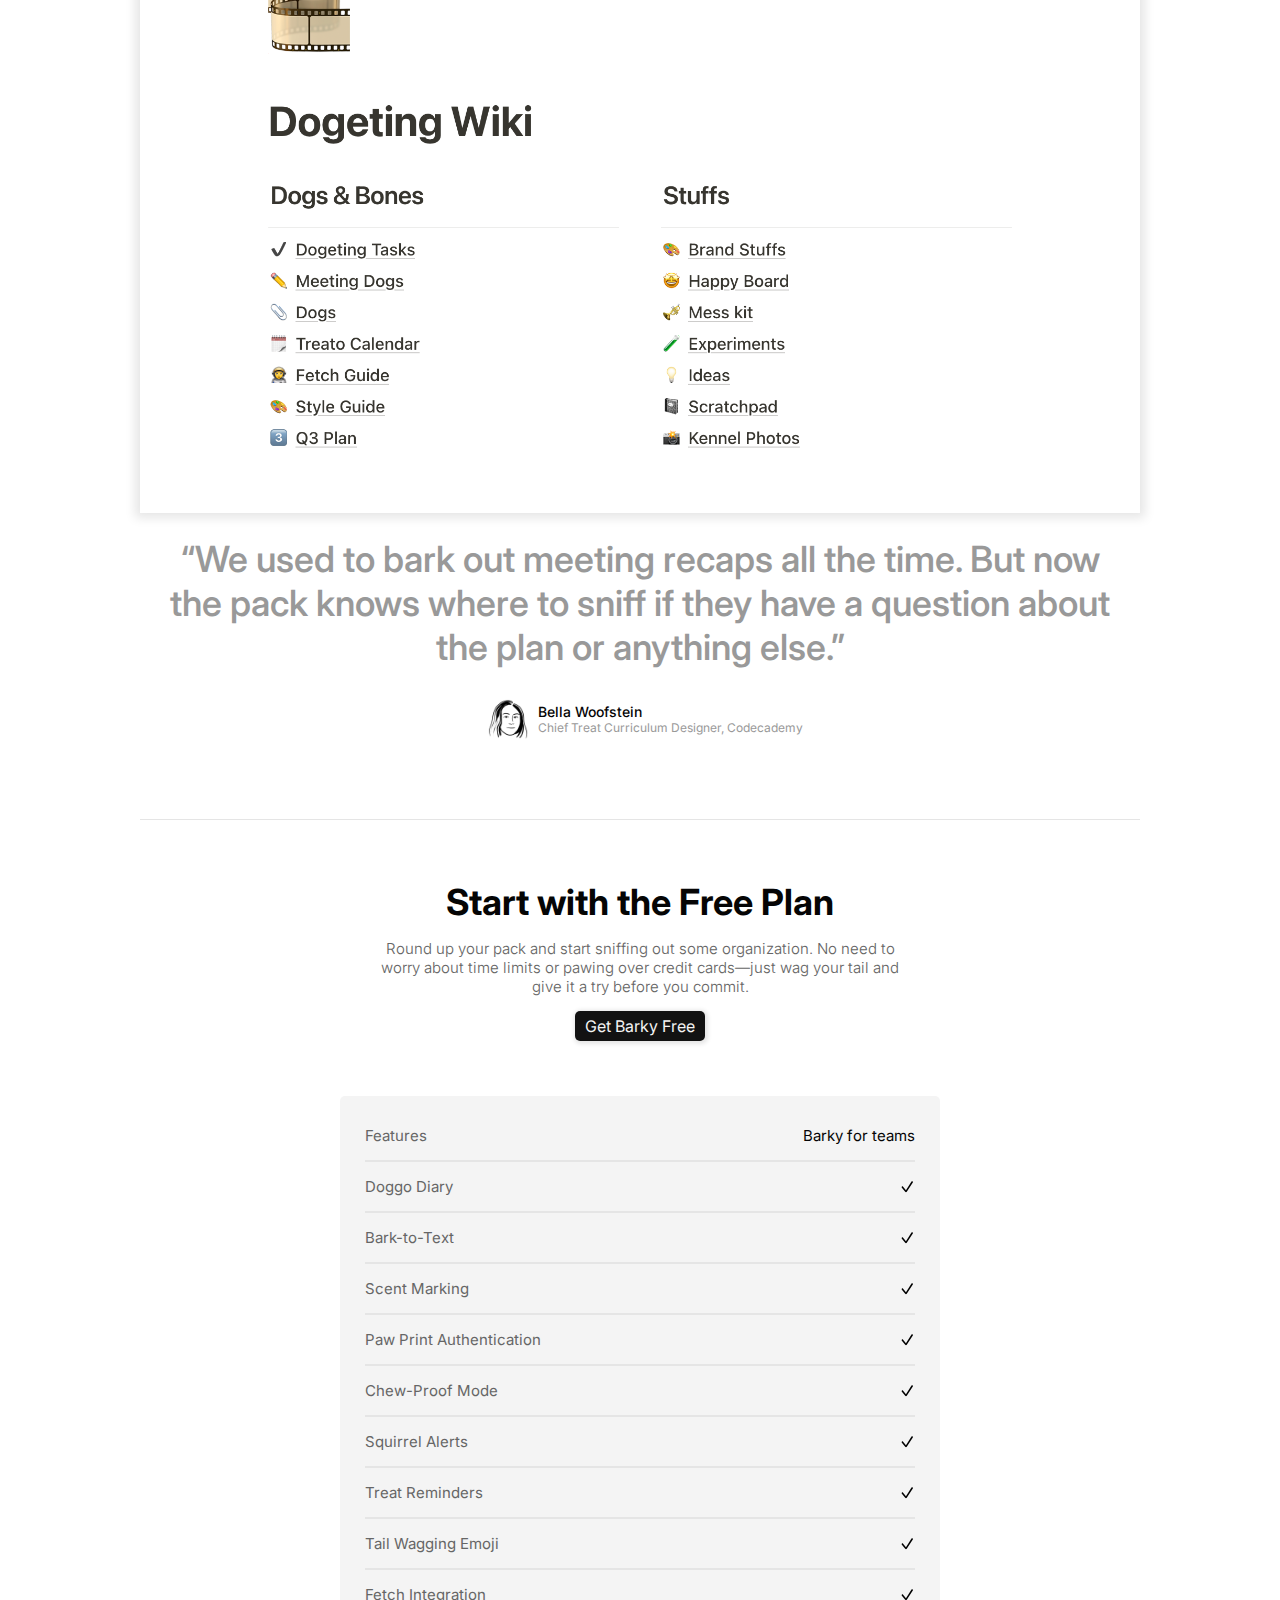
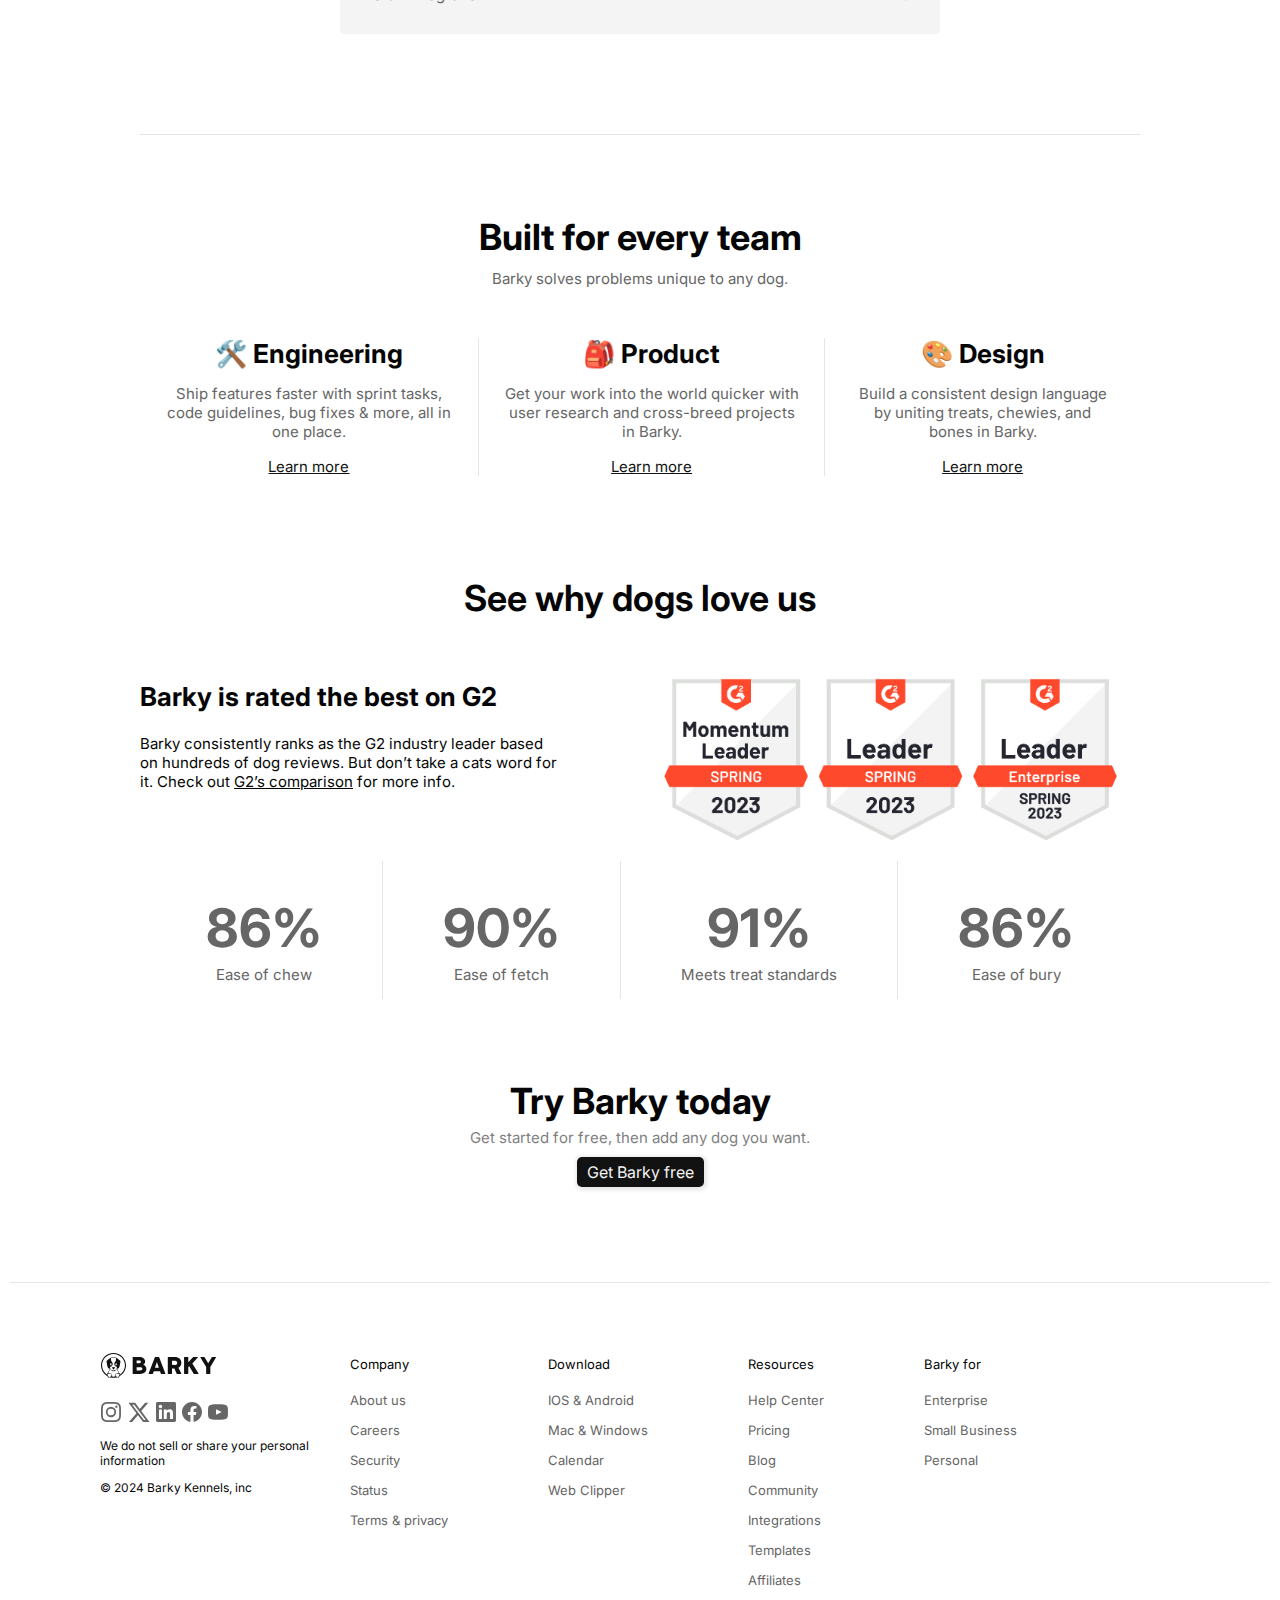
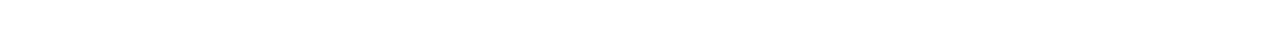
==== commit 56b05467: "gjort om i koden enklare" ====
--- a/index.html
+++ b/index.html
@@ -3,228 +3,225 @@
 <head>
     <meta charset="UTF-8">
     <meta name="viewport" content="width=device-width, initial-scale=1.0">
-    <title>Barky</title>
-    <link rel="stylesheet" href="index.css">
+    <title>Document</title>
+    <link rel="stylesheet" href="testindex.css">
 </head>
 <body>
-   <header>
-        <img src="material/brand.svg" alt="" id="logga">
+    <header>
+        <img id="logga" src="material/brand.svg" alt="logga">
 
         <div id="container">
-            <div id="left" class="storlek12">
-                <a class="knapp" href="#"> Product <img src="material/nav-caret.svg" alt=""></a>
-                <a class="knapp" href="#"> Teams <img src="material/nav-caret.svg" alt=""></a>
-                <a class="knapp" href="#"> Individuals <img src="material/nav-caret.svg" alt=""></a>
-                <a class="knapp" href="#"> Download <img src="material/nav-caret.svg" alt=""></a>
-                <a class="knapp" href="#"> Pricing</a>
-            </div>
-            <div id="right" class="storlek12">
-                <a class="knapp" href="#" >Request a demo</a>
-                <div id="linjal"></div>
+            <div id="left">
+                <a class="knapp" href="#">Product <img src="material/nav-caret.svg" alt="nav-caret"></a>
+                <a class="knapp" href="#">Teams <img src="material/nav-caret.svg" alt="nav-caret"></a>
+                <a class="knapp" href="#">Individuals <img src="material/nav-caret.svg" alt="nav-caret"></a>
+                <a class="knapp" href="#">Download <img src="material/nav-caret.svg" alt="nav-caret"></a>
+                <a class="knapp" href="#">Pricing <img src="material/nav-caret.svg" alt="nav-caret"></a>
+            </div>
+            <div id="right">
+                <a class="knapp" href="#">Request a demo</a>
+                <div id="line"></div>
                 <a class="knapp" href="#">Log in</a>
-                <a href="#" class="buttom">Get Barky free</a>
-            </div>
-            <a id="hamburger" href="#"><img src="material/hamburger.svg" alt="hamburger menu icon"></a>
-        </div>
-
-
-   </header>
-   <main>
+                <a class="buttom" href="#">Get Barky free</a>
+            </div>
+            <img id="hamburger" src="material/hamburger.svg" alt="hamburger">
+        </div>
+    </header>
+    <main>
         <div id="together">
-            <div id="ruta1">
-                <h1 id="ruta1h" class="storlek45 färgA">Where packs bark better, together</h1>
-                <p id="ruta1p" class="storlek18 weight320 färgD">Your chew toys, sniffing spots, and bark logs, all side by side. For small packs to big kennels.</p>
-                <a href="#" class="buttom">Get Barky free</a>
-            </div>
-            
-            <img src="material/teams-hero.png" alt="" id="togetherbild">
-            
+            <div id="together-text">
+                <h1>Where packs bark better, together</h1>
+                <p>Your chew toys, sniffing spots, and bark logs, all side by side. For small packs to big kennels.</p>
+                <a class="buttom" href="#">Get Barky Free</a>
+            </div>
+            <img id="togetherbild" src="material/teams-hero.png" alt="teampic">
+        </div>
+        
+        <div id="company">
+            <img src="material/company-logo-01.png" alt="">
+            <img src="material/company-logo-02.png" alt="">
+            <img src="material/company-logo-03.png" alt="">
+            <img src="material/company-logo-04.png" alt="">
+            <img src="material/company-logo-05.png" alt="">
+            <img src="material/company-logo-06.png" alt="">
+            <img src="material/company-logo-07.png" alt="">
+            <img src="material/company-logo-08.png" alt="">
+            <img src="material/company-logo-09.png" alt="">
+            <img src="material/company-logo-10.png" alt="">
+            <img src="material/company-logo-11.png" alt="">
+            <img src="material/company-logo-12.png" alt="">
+            <img src="material/company-logo-13.png" alt="">
         </div>
 
         <div>
-            <div id="company">
-                <img src="material/company-logo-01.png" alt="">
-                <img src="material/company-logo-02.png" alt="">
-                <img src="material/company-logo-03.png" alt="">
-                <img src="material/company-logo-04.png" alt="">
-                <img src="material/company-logo-05.png" alt="">
-                <img src="material/company-logo-06.png" alt="">
-                <img src="material/company-logo-07.png" alt="">
-                <img src="material/company-logo-08.png" alt="">
-                <img src="material/company-logo-09.png" alt="">
-                <img src="material/company-logo-10.png" alt="">
-                <img src="material/company-logo-11.png" alt="">
-                <img src="material/company-logo-12.png" alt="">
-                <img src="material/company-logo-13.png" alt="">
-            </div>
-        </div>
-        
-        <div id="dog-information1" class="dog-information">
-            <h2 class="dog-infoh dogs1 färgA storlek36">Fetch results quicker</h2>
-            <p class="dog-infop dogs1 färgD storlek15 weight320">Keep all your furry friends in line from sniffing out the plan to fetching the final stick. Manage big doggy dreams and daily bone-burying tasks with custom Bark and Wag charts.</p>
-            
-            <img src="material/usp-01.png" alt="" class="dogpicture">
-            
-            <p class="färgF citat storlek36 weight550 dogtext">“Barky helps us keep an eye on all 30+ squirrel-chasing missions we have going at once. We can sniff out any of them to get the full scoop right away.”</p>    
-            
-            <div class="dogs2">
+            <div class="dog-information">
+                <h2 class="dog-information-h">Fetch results quicker</h2>
+                <p class="dog-information-p">Keep all your furry friends in line from sniffing out the plan to fetching the final stick. Manage big doggy dreams and daily bone-burying tasks with custom Bark and Wag charts.</p>
+            </div>
+            
+            <img class="dogpicture" src="material/usp-01.png" alt="pic">
+
+            <p class="citat">“Barky helps us keep an eye on all 30+ squirrel-chasing missions we have going at once. We can sniff out any of them to get the full scoop right away.”</p>
+
+            <div class="user">
                 <img src="material/face-01.png" alt="">
-                <div> 
-                    <p class="dogs3 storlek14 färgA weight500">Barkley Woofington</p>
-                    <p class="dogs3 färgF storlek12">Chief Bone Officer, MetaLab</p>
-                </div>  
-            </div>
-        </div>
-
-        <div class="dog-information">
-            <h2 class="dog-infoh dogs1 färgA storlek36">Your online kennel</h2>
-            <p class="dog-infop dogs1 färgD storlek15 weight320">Say goodbye to scattered chew toys and different versions of the same bone. Keep everything in one spot, so every pup has what they need to wag their tails and do their best tricks.</p>            
-            <img src="material/usp-02.png" alt="" class="dogpicture">
-            
-            <p class="färgF citat storlek36 weight550 dogtext">“Before Barky, all the best sniffing spots were locked in the heads of a few top dogs. Now every pup feels empowered to fetch their own info and zoom around like a greyhound.”</p>
-           
-            <div class="dogs2">
+                <div>
+                    <p class="user-p-1">Barkley Woofington</p>
+                    <p class="user-p-2">Chief Bone Officer, MetaLab</p>
+                </div>
+            </div>
+        </div>
+
+        <div>
+            <div class="dog-information">
+                <h2 class="dog-information-h">Your online kennel</h2>
+                <p class="dog-information-p">Say goodbye to scattered chew toys and different versions of the same bone. Keep everything in one spot, so every pup has what they need to wag their tails and do their best tricks.</p>
+            </div>
+            
+            <img class="dogpicture" src="material/usp-02.png" alt="pic">
+
+            <p class="citat">“Before Barky, all the best sniffing spots were locked in the heads of a few top dogs. Now every pup feels empowered to fetch their own info and zoom around like a greyhound.”</p>
+
+            <div class="user">
                 <img src="material/face-02.png" alt="">
-                <div> 
-                    <p class="dogs3 färgA storlek14 weight500">Rufus Tailwagger</p>
-                    <p class="dogs3 färgF storlek12">Paw-sitive Change Maker, Capgemini</p>
-                </div>  
-            </div>
-        </div>
-
-        <div id="border" class="dog-information">
-            <h2 class="dog-infoh dogs1 färgA storlek36">Docs that keep pups in a row</h2>
-            <p class="dog-infop dogs1 färgD storlek15 weight320">Meeting barks, treat planning, sniffing docs — log all crucial decisions and let the pack know who’s fetching what and when.</p>            
-            <img src="material/usp-03.png" alt="" class="dogpicture">
-            
-            <p class="färgF citat storlek36 weight550 dogtext" >“We used to bark out meeting recaps all the time. But now the pack knows where to sniff if they have a question about the plan or anything else.”</p>
-            
-            <div class="dogs2">
+                <div>
+                    <p class="user-p-1">Rufus Tailwagger</p>
+                    <p class="user-p-2">Paw-sitive Change Maker, Capgemini</p>
+                </div>
+            </div>
+        </div>
+
+        <div id="border">
+            <div class="dog-information">
+                <h2 class="dog-information-h">Docs that keep pups in a row</h2>
+                <p class="dog-information-p">Meeting barks, treat planning, sniffing docs — log all crucial decisions and let the pack know who’s fetching what and when.</p>
+            </div>
+            
+            <img class="dogpicture" src="material/usp-03.png" alt="pic">
+
+            <p class="citat">“We used to bark out meeting recaps all the time. But now the pack knows where to sniff if they have a question about the plan or anything else.”</p>
+
+            <div class="user">
                 <img src="material/face-03.png" alt="">
-                <div> 
-                    <p class="dogs3 färgA storlek14 weight500">Bella Woofstein</p>
-                    <p class="dogs3 färgF storlek12">Chief Treat Curriculum Designer, Codecademy</p>
-                </div>  
-            </div>
-        </div>
-        
-        <div id="freeplan">
-            <div id="free1">
-                <h2 id="freeh" class="storlek36 färgA">Start with the Free Plan</h2>
-                <p id="freep" class="färgD storlek15 weight320">Round up your pack and start sniffing out some organization. No need to worry about time limits or pawing over credit cards—just wag your tail and give it a try before you commit.</p>
-                <a href="#" class="buttom">Get Barky free</a>
-            </div>
-            <div id="rutafree">
-                <div class="rutafree2 storlek15" id="features">
-                    <div class="färgD storlek15">Features</div>
-                    <div class="storlek15 färgC">Barky for teams</div>
-                </div>
-                <div class="rutafree2">
-                    <p class="färgD storlek15">Doggo Diary</p>
-                    <img src="material/check.svg" alt="">
-                </div>
-                <div class="rutafree2">
-                    <p class="färgD storlek15">Bark-to-Text</p>
-                    <img src="material/check.svg" alt="">
-                </div>
-                <div class="rutafree2">
-                    <p class="färgD storlek15">Scent Marking</p>
-                    <img src="material/check.svg" alt="">
-                </div>
-                <div class="rutafree2">
-                    <p class="färgD storlek15">Paw Print Authentication</p>
-                    <img src="material/check.svg" alt="">
-                </div>
-                <div class="rutafree2">
-                    <p class="färgD storlek15">Chew-Proof Mode</p>
-                    <img src="material/check.svg" alt="">
-                </div>
-                <div class="rutafree2">
-                    <p class="färgD storlek15">Squirrel Alerts</p>
-                    <img src="material/check.svg" alt="">
-                </div>
-                <div class="rutafree2">
-                    <p class="färgD storlek15">Treat Reminders</p>
-                    <img src="material/check.svg" alt="">
-                </div>
-                <div class="rutafree2">
-                    <p class="färgD storlek15">Tail Wagging Emoji</p>
-                    <img src="material/check.svg" alt="">
-                </div>
-                <div id="fetch">
-                    <p class="färgD storlek15">Fetch Integration</p>
-                    <img src="material/check.svg" alt="">
-                </div>
-            </div>
-        </div>
-
-        <div id="build-team">
-            <div id="build-team1">
-                <h2 class="build-teamh färgA storlek36">Built for every team</h2>
-                <p id="build-teamp" class="färgD storlek15">Barky solves problems unique to any dog.</p>
-            </div>
-          
-            <div id="build2">
-                <div id="del1">
-                    <h2 class="build-teamh färgA storlek26">🛠️ Engineering</h2>
-                    <p class="storlek15 färgD weight400">Ship features faster with sprint tasks, code guidelines, bug fixes & more, all in one place.</p>
-                    <a class="storlek15 link" href="#">Learn more</a>
-                </div>
-                <div id="del2">
-                    <h2 class="build-teamh färgA storlek26">🎒 Product</h2>
-                     <p class="storlek15 färgD weight400">Get your work into the world quicker with user research and cross-breed projects in Barky.</p>
-                    <a class="storlek15 link" href="">Learn more</a>
-                </div>
-                <div id="del3">
-                    <h2 class="build-teamh färgA storlek26">🎨 Design</h2>
-                    <p class="storlek15 färgD weight400">Build a consistent design language by uniting treats, chewies, and bones in Barky.</p>
-                    <a class="storlek15 link" href="">Learn more</a>
-                </div>
-            </div>
-        </div>
-
-        <div>
-            <div id="doglove" class="storlek36 färgA weight650">See why dogs love us</div>
-            <div id="rated">
-                <div>
-                    <h2 class="storlek26 färgA">Barky is rated the best on G2</h2>
-                    <p class="storlek15 färgA">Barky consistently ranks as the G2 industry leader based on hundreds of dog reviews. But don’t take a cats word for it. Check out <a class="färgA" href="#">G2’s comparison</a> for more info.</p>
-                </div>
-                
-                <img src="material/badges.png" alt="" id="badges">
+                <div>
+                    <p class="user-p-1">Bella Woofstein</p>
+                    <p class="user-p-2">Chief Treat Curriculum Designer, Codecademy</p>
+                </div>
+            </div>
+        </div>
+
+        <div id="free-plan">
+            <div id="start-free">
+                <h2>Start with the Free Plan</h2>
+                <p>Round up your pack and start sniffing out some organization. No need to worry about time limits or pawing over credit cards—just wag your tail and give it a try before you commit.</p>
+                <a class="buttom" href="#">Get Barky Free</a>
+            </div>
+            <div id="free-start">
+                <div class="free-start-rutor">
+                    <p>Features</p>
+                    <p id="barky-for-teams">Barky for teams</p>
+                </div>
+                <div class="free-start-rutor">
+                    <p>Doggo Diary</p>
+                    <img src="material/check.svg" alt="check">
+                </div>
+                <div class="free-start-rutor">
+                    <p>Bark-to-Text</p>
+                    <img src="material/check.svg" alt="check">
+                </div>
+                <div class="free-start-rutor">
+                    <p>Scent Marking</p>
+                    <img src="material/check.svg" alt="check">
+                </div>
+                <div class="free-start-rutor">
+                    <p>Paw Print Authentication</p>
+                    <img src="material/check.svg" alt="check">
+                </div>
+                <div class="free-start-rutor">
+                    <p>Chew-Proof Mode</p>
+                    <img src="material/check.svg" alt="check">
+                </div>
+                <div class="free-start-rutor">
+                    <p>Squirrel Alerts</p>
+                    <img src="material/check.svg" alt="check">
+                </div>
+                <div class="free-start-rutor">
+                    <p>Treat Reminders</p>
+                    <img src="material/check.svg" alt="check">
+                </div>
+                <div class="free-start-rutor">
+                    <p>Tail Wagging Emoji</p>
+                    <img src="material/check.svg" alt="check">
+                </div>
+                <div class="free-start-rutor" id="fetch">
+                    <p>Fetch Integration</p>
+                    <img src="material/check.svg" alt="check">
+                </div>
+            </div>
+        </div>
+
+        <div id="team">
+            <div id="built-for-team">
+                <h2>Built for every team</h2>
+                <p>Barky solves problems unique to any dog.</p>
+            </div>
+
+            <div id="team-2">
+                <div class="parts">
+                    <h2>🛠️ Engineering</h2>
+                    <p>Ship features faster with sprint tasks, code guidelines, bug fixes & more, all in one place.</p>
+                    <a href="#">Learn more</a>
+                </div>
+                <div class="parts" id="part-2">
+                    <h2>🎒 Product</h2>
+                    <p>Get your work into the world quicker with user research and cross-breed projects in Barky.</p>
+                    <a href="#">Learn more</a>
+                </div>
+                <div class="parts">
+                    <h2>🎨 Design</h2>
+                    <p>Build a consistent design language by uniting treats, chewies, and bones in Barky.</p>
+                    <a href="#">Learn more</a>
+                </div>
+            </div>
+            
+            <div>
+                <h2 id="why-dogs-love-us">See why dogs love us</h2>
+                <div id="rated">
+                    <div>
+                        <h2>Barky is rated the best on G2</h2>
+                        <p>Barky consistently ranks as the G2 industry leader based on hundreds of dog reviews. But don’t take a cats word for it. Check out <a href="#">G2’s comparison</a> for more info.</p> 
+                    </div>
+                    <img src="material/badges.png" alt="3 saker">
+                </div>
             </div>
 
             <div id="procent">
-                <div class="pro">
-                    <h2 class="procent1 färgD storlek53">86%</h2>
-                    <p class="procent2 färgD storlek15">Ease of chew</p>
-                </div>
-               
-                <div class="pro">
-                    <h2 class="procent1 färgD storlek53">90%</h2>
-                    <p class="procent2 färgD storlek15">Ease of fetch</p>
-                </div>
-               
-                <div class="pro">
-                    <h2 class="procent1 färgD storlek53">91%</h2>
-                    <p class="procent2 färgD storlek15">Meets treat standards</p>
-                </div>
-                
-                <div id="pro1">
-                    <h2 class="procent1 färgD storlek53">86%</h2>
-                    <p class="procent2 färgD storlek15">Ease of bury</p>
-                </div>
-            </div>
-           
-            <div id="barky">
-                <h2 class="procent1 färgA storlek36">Try Barky today</h2>
-                <p class="procent2 färgE">Get started for free, then add any dog you want.</p>
-                <a href="#" class="buttom">Get Barky free</a>
-            </div>
-        </div>
-
-   </main>
-   <footer>
+                <div id="procent-border" class="procent-1">
+                    <h1>86%</h1>
+                    <p>Ease of chew</p>
+                </div>
+                <div class="procent-1">
+                    <h1>90%</h1>
+                    <p>Ease of fetch</p>
+                </div>
+                <div class="procent-1">
+                    <h1>91%</h1>
+                    <p>Meets treat standards</p>
+                </div>
+                <div class="procent-1">
+                    <h1>86%</h1>
+                    <p>Ease of bury</p>
+                </div>
+            </div>
+
+            <div id="try-barky-today">
+                <h2>Try Barky today</h2>
+                <p>Get started for free, then add any dog you want.</p>
+                <a class="buttom" href="#">Get Barky free</a>
+            </div>
+        </div>
+    </main>
+    <footer>
         <div id="footer">
             <div id="footer1">
                 <img src="material/brand.svg" alt="" id="bild1">
@@ -235,44 +232,44 @@
                     <img src="material/share-04.svg" alt="">
                     <img src="material/share-05.svg" alt="">
                 </div>
-                <div class="storlek12 textbarky">
-                    <p class="färgA textbarky">We do not sell or share your personal information</p>
-                    <p class="FärgA">&#169 2024 Barky Kennels, inc</p>
+                <div id="footer1-p">
+                    <p>We do not sell or share your personal information</p>
+                    <p>&#169 2024 Barky Kennels, inc</p>
                 </div>
             </div>
 
             <div id="footer2">
-                <div id="fot1" class="storlek13">
-                    <p class="färgA">Company</p>
-                    <a class="färgD" href="#">About us</a>
-                    <a class="färgD" href="#">Careers</a>
-                    <a class="färgD" href="#">Security</a>
-                    <a class="färgD" href="#">Status</a>
-                    <a class="färgD" href="#">Terms & privacy</a>
-                </div>
-                <div id="fot2" class="storlek13">
-                    <p class="färgA">Download</p>
-                    <a class="färgD" href="#">IOS & Android</a>
-                    <a class="färgD" href="#">Mac & Windows</a>
-                    <a class="färgD" href="#">Calendar</a>
-                    <a class="färgD" href="#">Web Clipper</a>
-                </div>
-                <div id="fot3" class="storlek13">
-                    <p class="färgA">Resources</p>
-                    <a class="färgD" href="#">Help Center</a>
-                    <a class="färgD" href="#">Pricing</a>
-                    <a class="färgD" href="#">Blog</a>
-                    <a class="färgD" href="#">Community</a>
-                    <a class="färgD" href="#">Integrations</a>
-                    <a class="färgD" href="#">Templates</a>
-                    <a class="färgD" href="#">Affiliates</a>
+                <div id="fot1">
+                    <p >Company</p>
+                    <a href="#">About us</a>
+                    <a href="#">Careers</a>
+                    <a href="#">Security</a>
+                    <a href="#">Status</a>
+                    <a href="#">Terms & privacy</a>
+                </div>
+                <div id="fot2">
+                    <p>Download</p>
+                    <a href="#">IOS & Android</a>
+                    <a href="#">Mac & Windows</a>
+                    <a href="#">Calendar</a>
+                    <a href="#">Web Clipper</a>
+                </div>
+                <div id="fot3">
+                    <p>Resources</p>
+                    <a href="#">Help Center</a>
+                    <a href="#">Pricing</a>
+                    <a href="#">Blog</a>
+                    <a href="#">Community</a>
+                    <a href="#">Integrations</a>
+                    <a href="#">Templates</a>
+                    <a href="#">Affiliates</a>
                    
                 </div>
-                <div id="fot4" class="storlek13">
-                    <p class="färgA">Barky for</p>
-                    <a class="färgD" href="#">Enterprise</a>
-                    <a class="färgD" href="#">Small Business</a>
-                    <a class="färgD" href="#">Personal</a>
+                <div id="fot4">
+                    <p>Barky for</p>
+                    <a href="#">Enterprise</a>
+                    <a href="#">Small Business</a>
+                    <a href="#">Personal</a>
                 </div>
             </div>
         </div>
--- a/testindex.css
+++ b/testindex.css
@@ -0,0 +1,546 @@
+@font-face {
+    font-family: "text";
+    src: url(material/Inter.ttf);
+}
+
+body{
+    margin: 0 auto;
+    font-family:text;
+}
+
+header{
+    display: flex;
+    gap: 10px;
+
+    background-color: white;
+    border-bottom: 1px solid #e5e5e5;
+    margin: 0 10px;
+
+    position: fixed;
+    top: 0;
+    right: 0;
+    left: 0;
+}
+
+#logga{
+    height: 20px;
+    padding: 10px 0;
+}
+
+#container{
+    display: flex;
+    justify-content: space-between;
+    align-items: center;
+
+    width: 100%;
+
+    font-size: 12px;
+}
+
+#container a{
+    color: #050505;
+    text-decoration: none;
+}
+
+#left{
+    display: flex;
+    gap: 20px;
+}
+
+#right{
+    display: flex;
+    gap: 5px;
+    align-items: center;
+}
+
+#line{
+    height: 15px;
+    border-right: 1px solid #e5e5e5;
+}
+
+.knapp{
+    padding: 5px 10px;
+}
+
+.knapp:hover{
+    background-color: #e5e5e5;
+    border-radius: 5px;
+}
+
+.buttom{
+    background-color: #121212;
+    color: #f4f4f4 !important;
+    text-decoration: none;
+
+    padding: 5px 10px;
+    border-radius: 5px;
+
+    box-shadow: 1px 1px 4px 2px rgba(0, 0, 0, 0.1);
+}
+
+.buttom:hover{
+    background-color: #353535;
+}
+
+#hamburger{
+    display: none;
+    width: 20px;
+}
+
+/* START PÅ MAIN*/
+
+main{
+    max-width: 1000px;
+    margin: 100px auto;
+}
+
+#together{
+    display: flex;
+}
+
+#together-text{
+    max-width: 510px;
+}
+
+#togetherbild{
+    max-width: 490px;
+}
+
+/*NY DIV I MAIN*/
+
+#company{
+    display: flex;
+    flex-wrap: wrap;
+    justify-content: center;
+    gap: 25px;
+
+    margin: 100px 0;
+    padding: 30px;
+    border-top: 1px solid #e5e5e5;
+    border-bottom: 1px solid #e5e5e5;
+}
+
+#company img{
+    height: 25px;
+}
+
+/*NY DIV I MAIN*/
+
+.dog-information{
+    max-width: 450px;
+}
+
+.dog-information-h{
+    font-size: 36px;
+    margin: 0;
+}
+
+.dog-information-p{
+    font-size: 15px;
+    font-weight: 320;
+    margin: 20px 0 40px;
+}
+
+.dogpicture{
+    max-width: 1000px;
+    box-shadow: 0px 0px 10px 5px rgba(0,0,0,0.1);
+}
+
+.citat{
+   color: #999999;
+   font-size: 36px;
+   font-weight: 550;
+   margin: 20px auto;
+   text-align: center;
+   padding: 0 20px;
+}
+
+.user{
+    display: flex;
+    justify-content: center;
+    align-items: center;
+    margin: 30px auto 80px;
+}
+
+.user img{
+    height: 40px;
+    margin: 0 10px;
+}
+
+.user-p-1{
+    font-size: 14px;
+    color: #050505;
+    font-weight: 500;
+    margin: 0;
+}
+
+.user-p-2{
+    font-size: 12px;
+    color: #999999;
+    margin: 0;
+}
+
+#border{
+    border-bottom: 1px solid #e5e5e5;
+}
+
+/*NY DIV I MAIN*/
+
+#free-plan{
+    max-width: 600px;
+    margin: 0 auto;
+
+    padding-top: 30px;
+}
+
+#start-free{
+    text-align: center;
+    margin-bottom: 60px;
+}
+
+#start-free h2{
+    margin-bottom: 0;
+    font-size: 36px;
+}
+
+#start-free p{
+    font-size: 15px;
+    font-weight: 320;
+    padding: 0px 30px;
+    margin-bottom: 20px;
+}
+
+#free-start{
+    background-color: #f4f4f4;
+    padding: 15px 25px;
+    border-radius: 5px;
+}
+
+.free-start-rutor{
+    display: flex;
+    align-items: center;
+    justify-content: space-between;
+
+    border-bottom: 2px solid #e5e5e5;
+}
+
+#barky-for-teams{
+    color: #050505;
+}
+
+.free-start-rutor p{
+    font-size: 15px;
+}
+
+#fetch{
+    border-bottom: none;
+}
+
+#free-start img{
+    height: 15px;
+}
+
+/* NY DIV I MAIN*/
+
+#team{
+    margin-top: 100px;
+    border-top: 1px solid #e5e5e5;
+}
+
+#built-for-team{
+    text-align: center;
+    margin: 80px 0px 50px;
+}
+
+#built-for-team h2{
+    margin: 0;
+    font-size: 36px;
+}
+
+#built-for-team p{
+    margin: 10px 0 5px;
+    font-size: 15px;
+}
+
+#team-2{
+    display: flex;
+    text-align: center;
+}
+
+.parts{
+    padding: 0 25px;
+}
+
+#part-2{
+    border-left: 1px solid #e5e5e5;
+    border-right: 1px solid #e5e5e5;
+}
+
+.parts h2{
+   font-size: 26px; 
+   margin: 0;
+}
+
+.parts p{
+    font-size: 15px;
+    font-weight: 400;
+}
+
+.parts a{
+    color: #121212;
+    font-size: 15px;
+}
+
+.parts a:hover{
+    color: #087fe7;
+}
+
+/*NY DIV I MAIN*/
+
+#why-dogs-love-us{
+    text-align: center;
+    font-size: 36px;
+    font-weight: 650;
+    margin: 100px 0 40px;
+}
+
+#rated{
+    display: flex;
+    gap: 80px;
+}
+
+#rated h2{
+    font-size: 26px;
+}
+
+#rated a{
+    color: #050505;
+}
+
+#rated p{
+    color: #050505;
+    font-size: 15px;
+}
+
+#rated img{
+    max-width: 500px;
+}
+
+#procent{
+    display: flex;
+    justify-content: center;
+
+    text-align: center;
+}
+
+.procent-1{
+    padding: 0px 60px;
+    border-left: 1px solid #e5e5e5;
+}
+
+#procent-border{
+    border-left: none;
+}
+
+.procent-1 h1{
+    color: #666666;
+    font-size: 53px;
+    margin-bottom: 0;
+}
+
+.procent-1 p{
+    color: #666666;
+    font-size: 15px;
+    margin-top: 5px;
+}
+
+#try-barky-today{
+    text-align: center;
+}
+
+#try-barky-today h2{
+    font-size: 36px;
+    margin: 80px 0 0;
+}
+
+#try-barky-today p{
+    font-size: 15px;
+    margin-top: 5px;
+    color: #7f7f7f;
+}
+
+/*START PÅ FOOTER*/
+
+
+footer{
+    border-top: 1px solid #e5e5e5;
+    margin: auto 10px;
+}
+
+#footer{
+    max-width: 1200px;
+    margin: 0 auto;
+
+    box-sizing: border-box;
+    padding: 60px 200px 60px 60px;
+    
+    display: flex;
+    
+}
+
+#footer1{
+    flex-basis: 250px;
+}
+
+#footer img{
+    height: 20px;
+    padding: 0px 1px;
+    margin-top: 20px;
+}
+
+#footer #bild1{
+    height: 25px;
+    margin-top: 10px;
+    margin-left: 0;
+}
+
+#footer1 p{
+    font-size: 12px;
+    color: #050505;
+}
+
+#footer2{
+    display: flex;
+    gap: 100px;
+}
+
+#footer2 p{
+    font-size: 13px;
+    color: #050505;
+}
+
+#fot1 a,#fot2 a,#fot3 a,#fot4 a{
+    display: flex;
+    text-decoration: none;
+    padding: 7px 0;
+    color: #666666;
+    font-size: 13px;
+}
+
+#fot1 a:hover,#fot2 a:hover,#fot3 a:hover,#fot4 a:hover{
+    text-decoration: underline;
+}
+
+h1, h2{
+    color: #050505;
+    font-size: 45px;
+}
+
+p{
+    color: #666666;
+    font-size: 18px;
+}
+
+@media (max-width: 600px) {
+    header{
+        max-width: 580px;
+        border-bottom: none;
+        position: static;
+    }
+    
+    #left{
+        display: none;
+    }
+
+    #right{
+        display: none;
+    }
+
+    #hamburger{
+        display: block;
+        margin: 10px 10px 0 auto;
+        padding: 3px;
+        border-radius: 5px;
+    }
+
+    #hamburger:hover{
+        background-color: #999999;
+        
+    }
+
+    main{
+        max-width: 540px;
+    }
+
+    #together{
+        display: flex;
+        flex-direction: column-reverse;
+        align-items: center;
+        text-align: center;
+    }
+
+    .dog-information{
+        text-align: center;
+        margin: 0 auto;
+    }
+
+    .dogpicture{
+        max-width: 540px;
+    }
+
+    .citat{
+        font-size: 26px;
+        margin-top: 40px;
+    }
+
+    #team-2{
+        flex-direction: column;
+    }
+
+    #part-2{
+        border-left: none;
+        border-right: none;
+    }
+
+    .parts{
+        margin-top: 50px;
+    }
+
+    #rated{
+        flex-direction: column;
+        margin: 0 25px;
+    }
+
+    #procent{
+        flex-direction: column;
+    }
+
+    .procent-1{
+        border-left: none;
+    }
+
+    #footer{
+        display: flex;
+        flex-direction: column;
+        padding-left: 20px;
+        
+    }
+
+    #footer1{
+        display: flex;
+        flex-direction: column;
+        align-items: start;
+
+    }
+
+    #footer2{
+        display: grid; 
+        grid-template-columns: repeat(2, 1fr); 
+        grid-template-rows: repeat(2, auto);
+        gap: 20px; 
+    }
+
+    #footer1-p{
+         margin-top: 15px;
+    }
+}